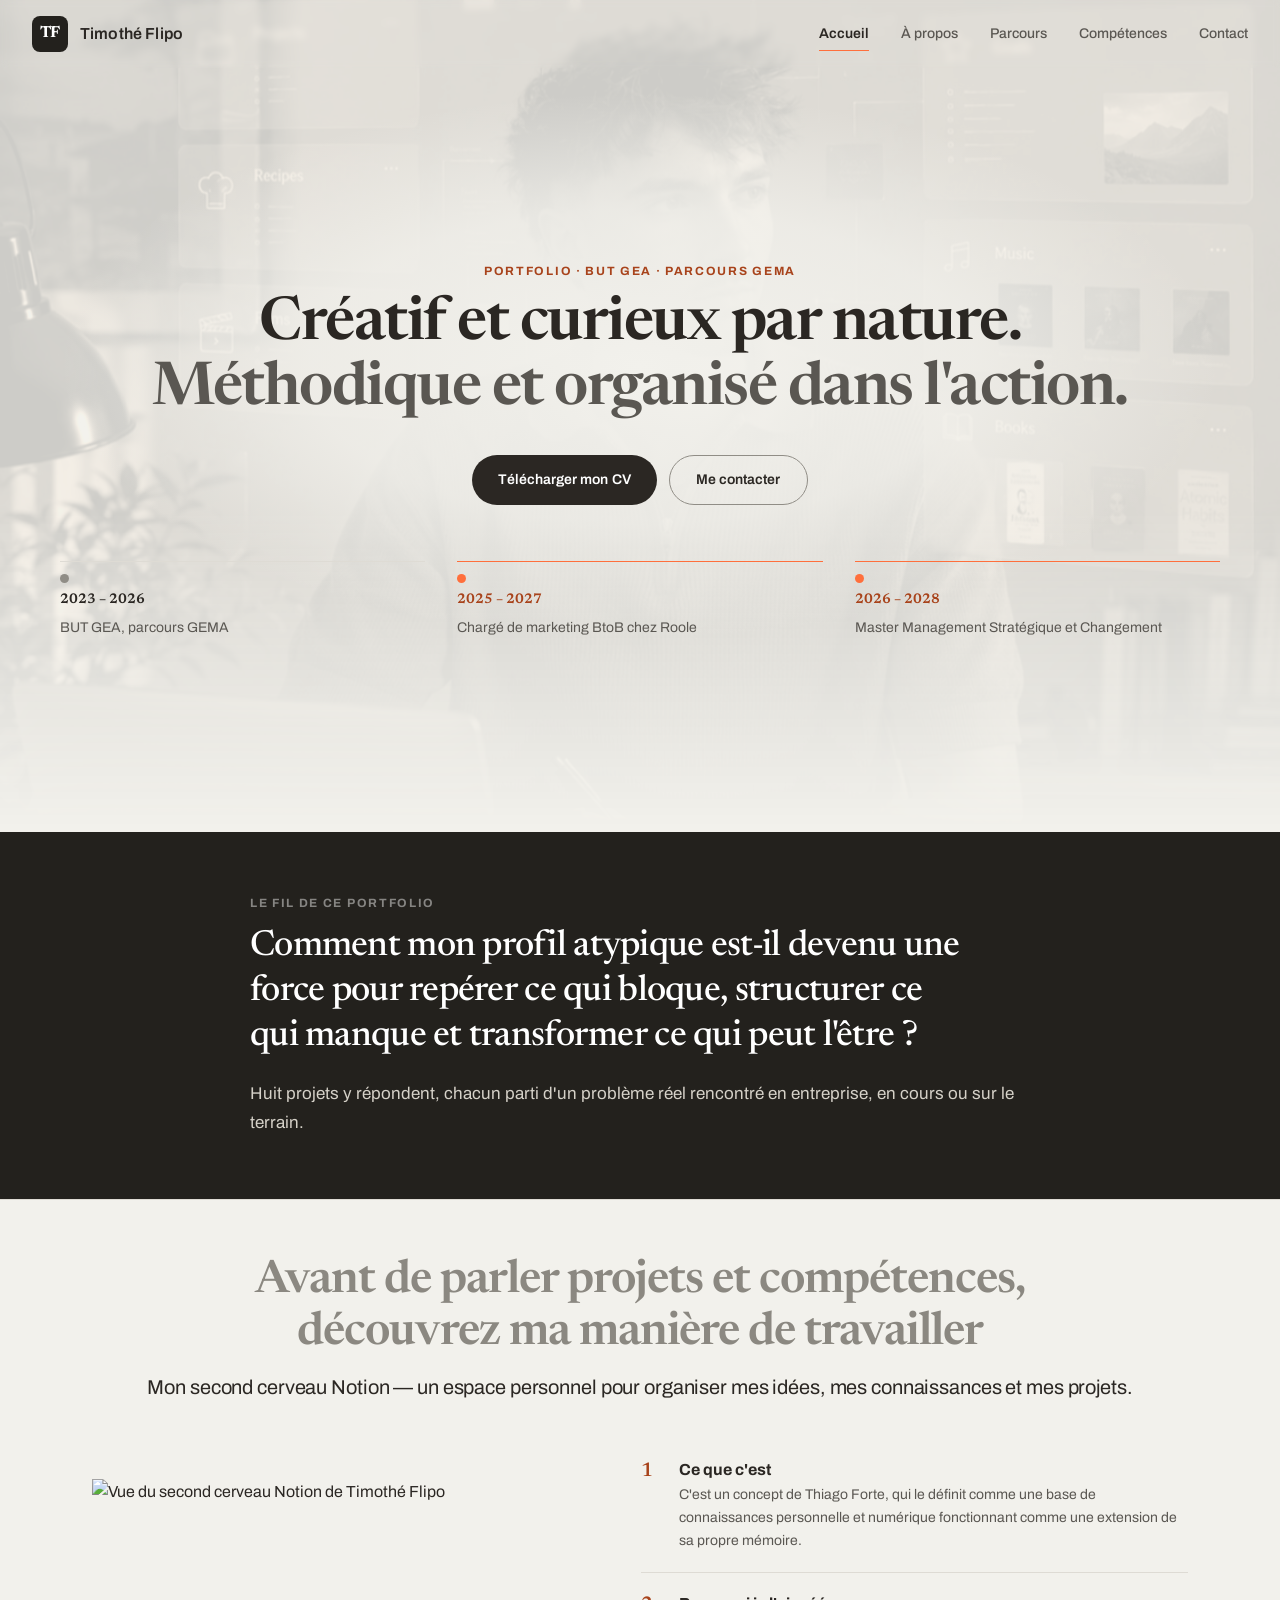
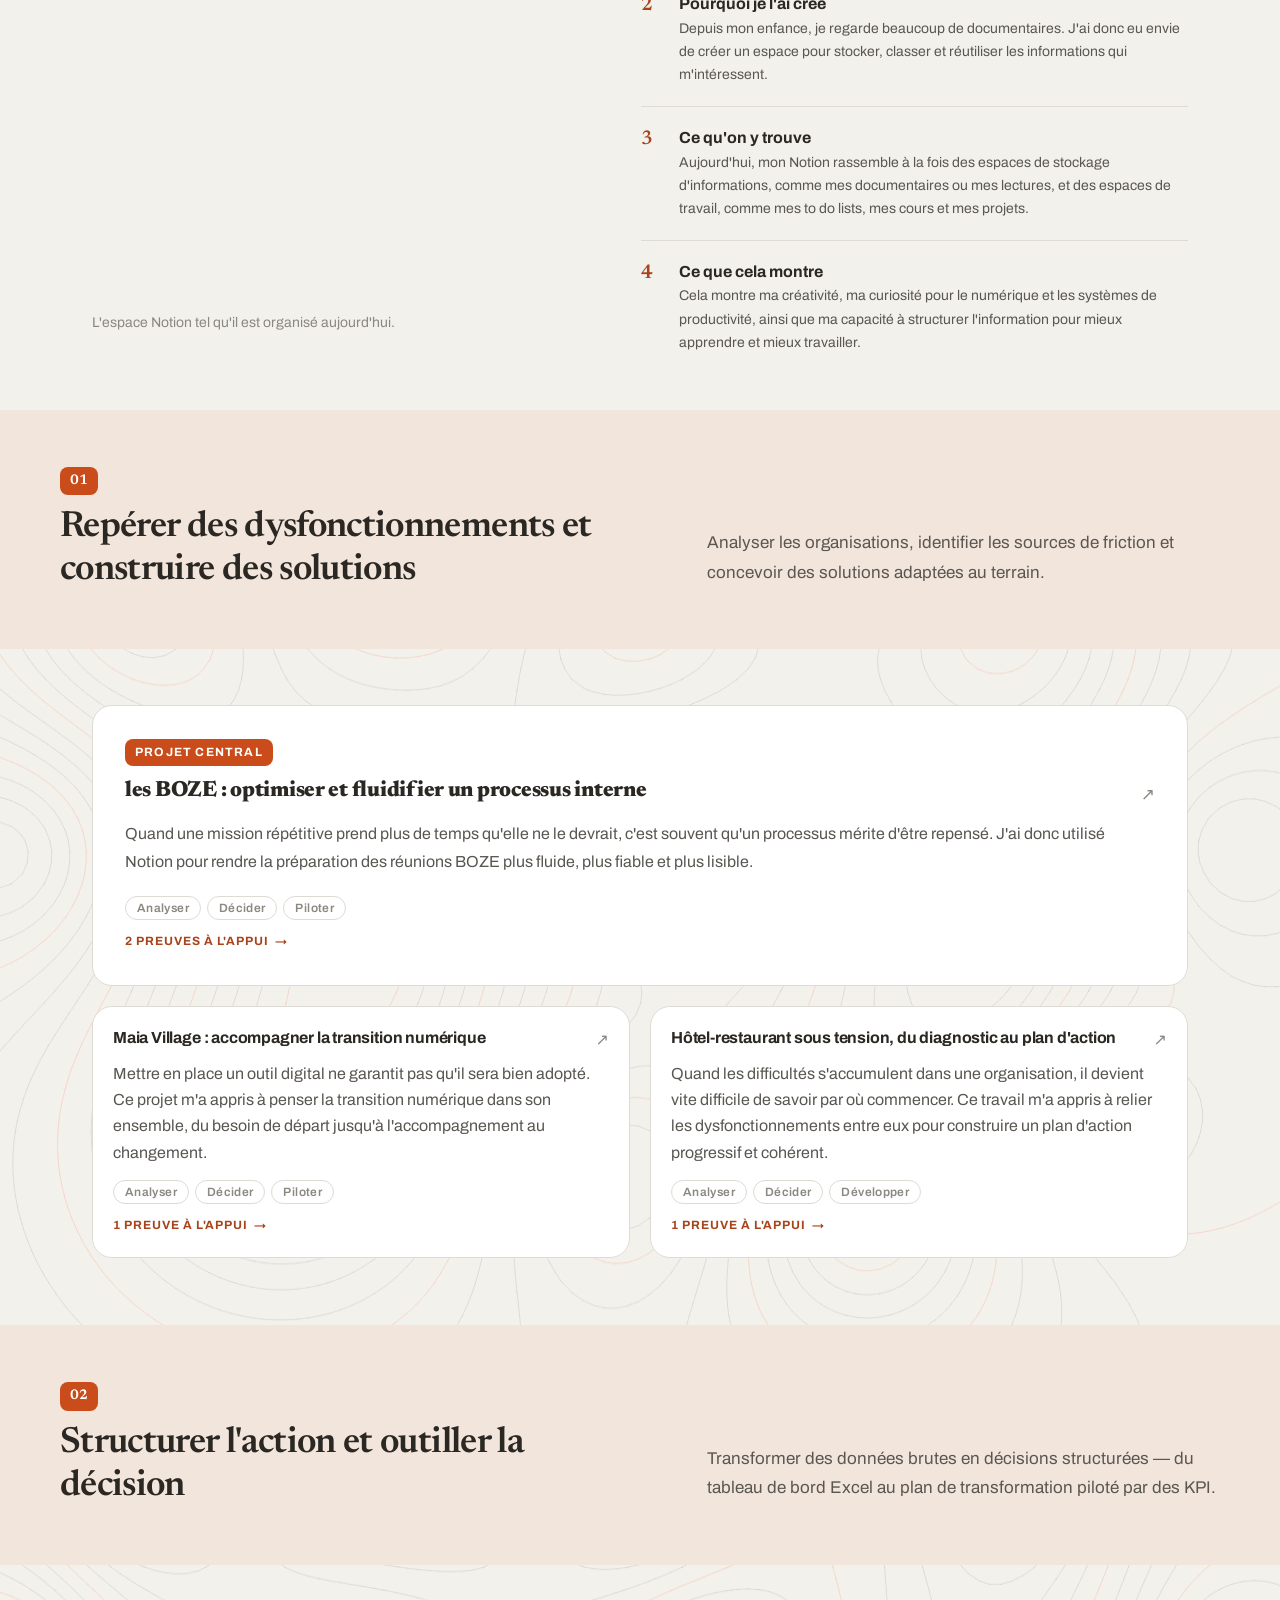
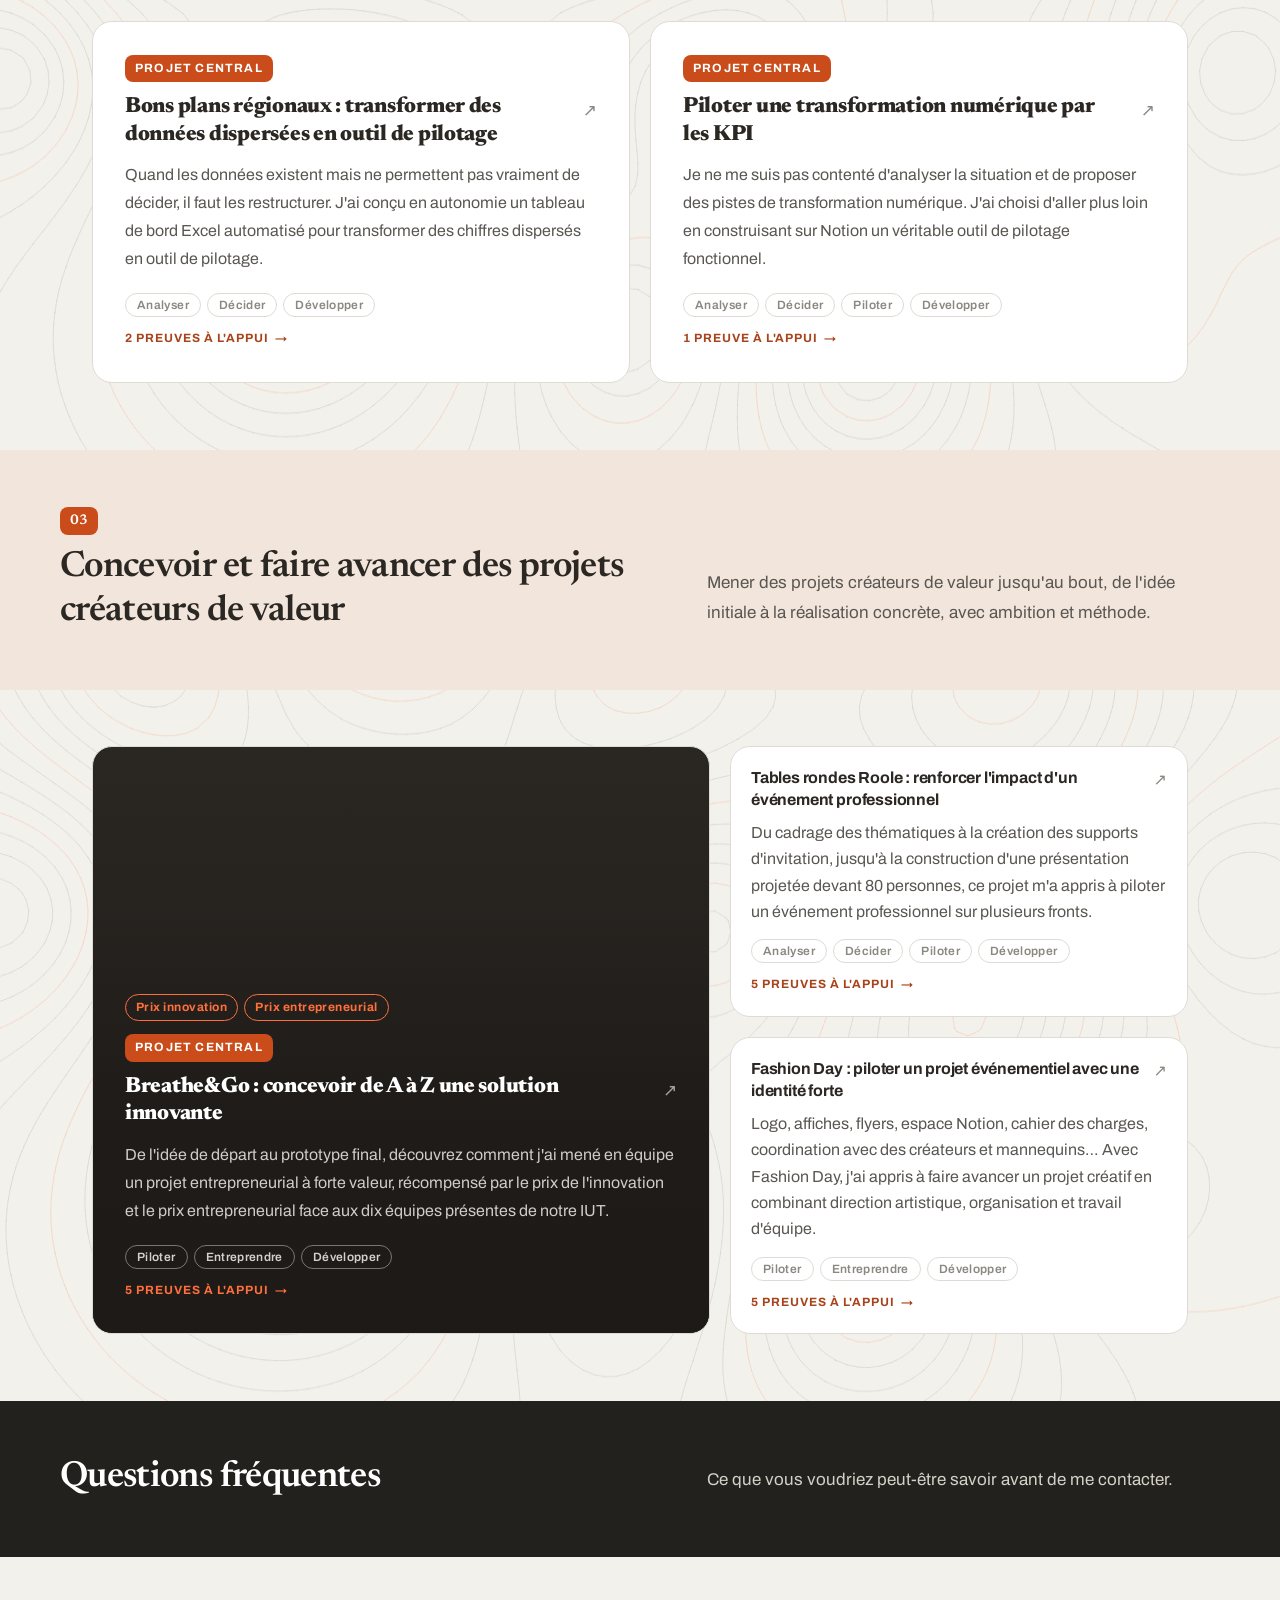
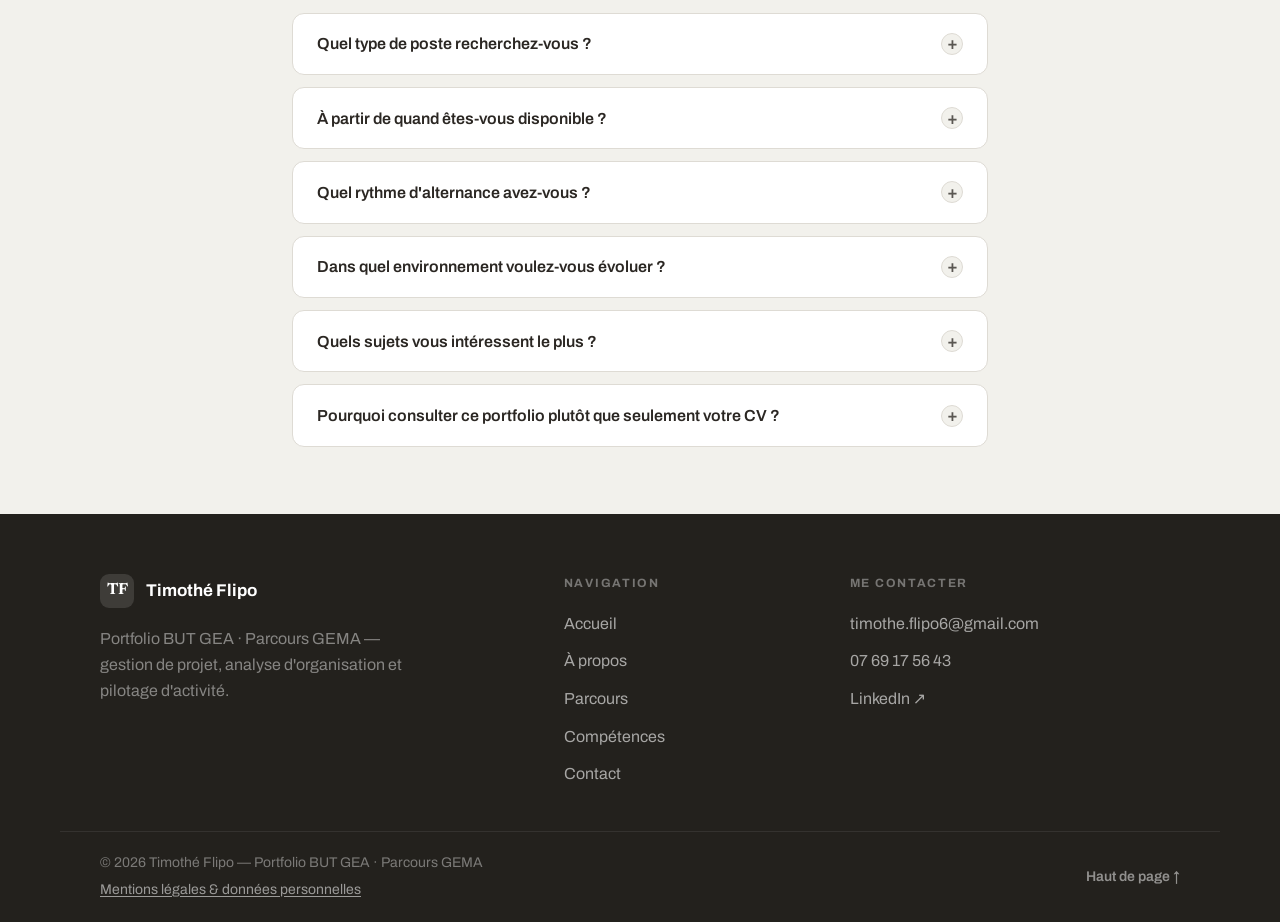
==== index.html @ ec1a50b0 "Fond animé : courbes de niveau au lieu de vagues (v213) Les vagues horizontales n'étaient pas ce qui" ====
<!DOCTYPE html>
<html lang="fr">
<head>
  <meta charset="UTF-8">
  <meta name="viewport" content="width=device-width, initial-scale=1.0">
  <meta name="description" content="Portfolio de Timothé Flipo — Étudiant BUT GEA Parcours GEMA, alternant chez Roole, futur master Management Stratégique à Paris-Saclay.">
  <title>Timothé Flipo — Portfolio</title>
  <link rel="preconnect" href="https://fonts.googleapis.com">
  <link rel="preconnect" href="https://fonts.gstatic.com" crossorigin>
  <link href="https://fonts.googleapis.com/css2?family=Archivo:wght@400;500;600;700&amp;family=Newsreader:opsz,wght@6..72,400;6..72,500;6..72,600&amp;display=swap" rel="stylesheet">
  <link rel="icon" href="favicon.svg?v=213" type="image/svg+xml">
  <link rel="canonical" href="https://timotheflipo.github.io/portfolio-v2/">
  <meta property="og:type" content="website">
  <meta property="og:locale" content="fr_FR">
  <meta property="og:site_name" content="Timothé Flipo — Portfolio">
  <meta property="og:title" content="Timothé Flipo — Portfolio">
  <meta property="og:description" content="Portfolio de Timothé Flipo — Étudiant BUT GEA Parcours GEMA, alternant chez Roole, futur master Management Stratégique à Paris-Saclay.">
  <meta property="og:url" content="https://timotheflipo.github.io/portfolio-v2/">
  <meta property="og:image" content="https://timotheflipo.github.io/portfolio-v2/images/og-card.png">
  <meta property="og:image:width" content="1200">
  <meta property="og:image:height" content="630">
  <meta name="twitter:card" content="summary_large_image">
  <meta name="theme-color" content="#f2f1ec">
  <!-- Sans JavaScript, les blocs animés à l'apparition doivent rester lisibles :
       la classe est posée avant le premier rendu, et c'est elle qui autorise le masquage. -->
  <script>document.documentElement.classList.add('js');</script>
  <link rel="stylesheet" href="css/style.css?v=213">
</head>
<body>

  <!-- =========================================
       SECTION 1 — HERO
       ========================================= -->
  <!-- =========================================
       ACCUEIL
       Une accroche, deux boutons, une frise. La fiche « recherche /
       disponible / rythme » qui occupait la colonne de droite est
       remontée là où on la cherche vraiment : la FAQ et la page contact.
       ========================================= -->
  <section class="hero" id="hero">
    <!-- Fond photographique, purement décoratif : aucun texte n'y est porté. -->
    <div class="hero-photo" aria-hidden="true"></div>

    <div class="hero-inner">
      <p class="eyebrow hero-eyebrow">Portfolio · BUT GEA · Parcours GEMA</p>
      <h1 class="hero-title">
        <span class="hero-line">Créatif et curieux par nature.</span>
        <span class="hero-line hero-line-2">Méthodique et organisé dans l'action.</span>
      </h1>
      <div class="hero-cta">
        <a class="btn btn-dark" href="CV_Timothe_Flipo.pdf" download>Télécharger mon CV</a>
        <a class="btn btn-outline" href="contact.html">Me contacter</a>
      </div>
    </div>

    <!-- Frise de parcours -->
    <div class="hero-timeline" aria-label="Parcours">
      <div class="htl-item" data-status="past">
        <span class="htl-dot"></span>
        <time class="htl-years">2023 – 2026</time>
        <span class="htl-label">BUT GEA, parcours GEMA</span>
      </div>
      <div class="htl-item" data-status="current">
        <span class="htl-dot"></span>
        <time class="htl-years">2025 – 2027</time>
        <span class="htl-label">Chargé de marketing BtoB chez Roole</span>
      </div>
      <div class="htl-item" data-status="current">
        <span class="htl-dot"></span>
        <time class="htl-years">2026 – 2028</time>
        <span class="htl-label">Master Management Stratégique et Changement</span>
      </div>
    </div>
  </section>

  <!-- =========================================
       LE FIL DU PORTFOLIO
       Juste après l'accroche : c'est la question à laquelle les huit
       projets répondent, elle doit être posée avant qu'on les lise.
       ========================================= -->
  <section class="band" id="problematique">
    <div class="band-inner reveal">
      <p class="eyebrow band-eyebrow">Le fil de ce portfolio</p>
      <p class="band-question">
        Comment mon profil atypique est-il devenu une force pour repérer ce qui bloque,
        structurer ce qui manque et transformer ce qui peut l'être&nbsp;?
      </p>
      <p class="band-answer">
        Huit projets y répondent, chacun parti d'un problème réel rencontré en
        entreprise, en cours ou sur le terrain.
      </p>
    </div>
  </section>

  <!-- =========================================
       SECTION 2 — MA MANIÈRE DE TRAVAILLER
       Deuxième rupture de rythme : la figure sort de la colonne et
       occupe toute la largeur de l'écran, au lieu de rester une image
       parmi d'autres dans un conteneur de 1200px.
       ========================================= -->
  <!-- =========================================
       SECTION 2 — MA MANIÈRE DE TRAVAILLER
       Le titre, l'image et les quatre points s'empilaient sur toute la
       hauteur d'un écran et demi, ce qui donnait à cette partie un poids
       sans rapport avec son propos. Le texte est inchangé ; il est
       simplement réparti sur deux colonnes.
       ========================================= -->
  <section class="notion-section" id="notion">
    <div class="notion-inner">

      <div class="notion-header reveal">
        <h2 class="title-lg">
          Avant de parler projets et compétences,<br>
          découvrez ma manière de travailler
        </h2>
        <p class="lede">
          Mon second cerveau Notion — un espace personnel pour organiser mes idées,
          mes connaissances et mes projets.
        </p>
      </div>

      <div class="notion-body">
        <figure class="notion-figure reveal-l">
          <img src="images/notion_mockup.png"
               alt="Vue du second cerveau Notion de Timothé Flipo"
               class="notion-mockup-img"
               width="1400" height="1197" loading="lazy" decoding="async">
          <figcaption>L'espace Notion tel qu'il est organisé aujourd'hui.</figcaption>
        </figure>

        <div class="notion-blocks reveal-r" id="notion-blocks">
          <!-- Injecté par buildNotionBlocks() dans main.js -->
        </div>
      </div>

    </div>
  </section>

  <!-- =========================================
       SECTIONS 3-4-5 — THÉMATIQUES
       Injectées dynamiquement depuis thematiquesData (js/data.js)
       ========================================= -->
  <div id="themes-container"></div>

  <!-- =========================================
       SECTION 6 — FAQ RECRUTEUR
       ========================================= -->
  <section id="faq">
    <!-- Bandeau sombre : la FAQ n'est pas une partie du portfolio, c'est
         ce qui vient après. Elle reprend donc la valeur forte. -->
    <div class="ts-band ts-band--dark">
      <div class="ts-band-inner reveal">
        <div class="ts-band-title">
          <h2 class="ts-title">Questions fréquentes</h2>
        </div>
        <p class="ts-intro">Ce que vous voudriez peut-être savoir avant de me contacter.</p>
      </div>
    </div>
    <div class="faq-list" id="faq-list">
      <!-- Injecté par buildFAQ() dans main.js -->
    </div>
  </section>

  <!-- FOOTER -->
  <footer class="site-footer">
    <div class="footer-inner">
      <div class="footer-brand">
        <div class="footer-logo">
          <div class="footer-logo-mark">TF</div>
          <span class="footer-name">Timothé Flipo</span>
        </div>
        <p class="footer-tagline">Portfolio BUT GEA · Parcours GEMA — gestion de projet, analyse d'organisation et pilotage d'activité.</p>
      </div>
      <nav class="footer-col" aria-label="Navigation du pied de page">
        <span class="footer-col-title">Navigation</span>
        <a href="index.html">Accueil</a>
        <a href="about.html">À propos</a>
        <a href="parcours.html">Parcours</a>
        <a href="competences.html">Compétences</a>
        <a href="contact.html">Contact</a>
      </nav>
      <div class="footer-col">
        <span class="footer-col-title">Me contacter</span>
        <a href="mailto:timothe.flipo6@gmail.com">timothe.flipo6@gmail.com</a>
        <a href="tel:+33769175643">07 69 17 56 43</a>
        <a href="https://www.linkedin.com/in/timoth%C3%A9-flipo-675099336" target="_blank" rel="noopener">LinkedIn ↗</a>
      </div>
    </div>
    <div class="footer-bottom">
      <span class="footer-copy">
        © 2026 Timothé Flipo — Portfolio BUT GEA · Parcours GEMA
        <a class="footer-legal" href="mentions-legales.html">Mentions légales &amp; données personnelles</a>
      </span>
      <button type="button" class="footer-top" onclick="window.scrollTo({top:0,behavior:'smooth'})">Haut de page ↑</button>
    </div>
  </footer>

  <script src="js/data.js?v=213"></script>
  <script src="js/main.js?v=213"></script>
</body>
</html>
---- css/style.css ----
/* =========================================================
   PORTFOLIO — TIMOTHÉ FLIPO
   Système de design V2.

   Le V1 empilait des décisions locales : 53 tailles de police,
   53 ombres, 22 rayons pilule, trois palettes. Tout ce qui suit
   est décidé une fois ici et appliqué partout ailleurs.
   Aucune valeur en dur ne doit réapparaître dans le reste du
   fichier ni dans les pages.
   ========================================================= */

:root {
  /* ---------- Couleur ----------
     Une seule palette. Le beige porte les pages, le blanc porte
     les cartes, l'encre porte le texte. L'orange est un accent :
     il ne sert qu'à marquer, jamais à décorer. */
  --paper:      #f2f1ec;   /* fond de page */
  --white:      #ffffff;   /* fond de carte */
  --ink:        #2b2723;   /* texte courant */
  --stone:      #5a5752;   /* texte secondaire, mesuré 6,6:1 sur beige */
  --ash:        #8b8881;   /* texte tertiaire, réservé aux métadonnées */

  /*
     Contour porteur d'information : c'est lui, et non l'ombre,
     qui sépare une carte de son fond. Mesuré à 3,2:1 sur le beige,
     au-dessus du seuil de 3:1 exigé pour un élément non textuel.
  */
  --rule:       #908d86;
  --rule-soft:  #dedbd4;   /* filet purement décoratif, sans rôle */

  /*
     Accent unique, et vif. Le V2 l'avait tellement assourdi que le site
     était devenu noir et blanc. Il revient à l'orange d'origine, mais
     comme ponctuation fonctionnelle — il marque ce qui compte (projet
     central, distinction, état courant), il ne décore jamais.

     Trois valeurs, trois rôles, et c'est le contraste qui les sépare :

     `--accent` est l'orange vif. Il ne porte jamais de texte — points,
     filets, contours, soulignés, survols. Du blanc dessus tomberait à
     2,77:1, largement sous le seuil.

     `--accent-solid` est le même orange assombri juste ce qu'il faut
     pour qu'une capsule pleine porte du texte blanc : 4,63:1, conforme
     AA y compris en petit corps.

     `--accent-ink` est la seule valeur pour du texte accentué posé sur
     fond clair : 5,4:1 sur le beige.
  */
  --accent:       #ff6f3c;
  --accent-solid: #c94c1a;
  --accent-ink:   #a8431b;
  --accent-wash:  rgba(255, 111, 60, 0.10);

  /*
     Fond sombre. La section de rupture et le pied de page ferment
     la lecture par la même valeur : un token plutôt que deux
     copies qui dériveraient l'une de l'autre.
  */
  /*
     Beige de section. Le noir réservé au fil du portfolio et au pied de
     page : les trois parties projets ne sont pas des chapitres séparés
     du site, la cassure du noir au blanc était trop franche pour elles.
     Cette valeur est prise sur la teinte de l'accent, très désaturée et
     très éclaircie — elle se lit comme du papier légèrement réchauffé.
     Mesurée à 1,09 contre le fond : assez pour faire bande, pas assez
     pour faire rupture. L'encre y tient 12:1.
  */
  --sand:       #f2e5dc;

  --night:      #23211d;
  --night-text: #d5d1c8;   /* texte courant sur fond sombre, 10,1:1 */
  --night-rule: rgba(255, 255, 255, 0.16);

  /* ---------- Typographie ----------
     Deux familles, deux rôles. Une serif éditoriale pour tout ce
     qui titre, une grotesque neutre pour tout ce qui se lit.
     Aucune des deux ne sert dans le rôle de l'autre. */
  --font-display: 'Newsreader', Georgia, 'Times New Roman', serif;
  --font-body: 'Archivo', ui-sans-serif, system-ui, -apple-system, 'Segoe UI', Roboto, sans-serif;

  /*
     Échelle en pixels. Dix valeurs nommées, pas une de plus.
     Le V1 en comptait 53, dont un `clamp(1rem, 4.2vw, 4.25rem)`
     qui rendait le titre d'accueil à 16px sur un écran de 375px.
  */
  --text-caption:     12px;   /* micro-labels en capitales */
  --text-body-sm:     14px;   /* métadonnées, tags, légendes */
  --text-body:        16px;   /* interface */
  --text-prose:       17px;   /* corps des articles, un cran au-dessus */
  --text-subheading:  20px;   /* chapeaux */
  --text-heading-sm:  22px;
  --text-heading:     28px;
  --text-heading-lg:  36px;
  --text-display:     46px;
  --text-display-lg:  60px;

  /* ---------- Rythme ----------
     Le V1 comptait 23 valeurs de `gap` distinctes. Cinq suffisent. */
  --page-max:    1160px;
  --prose-max:   680px;
  --section-gap: var(--gap-lg);
  --gap-xs:  6px;
  --gap-sm:  12px;
  --gap:     20px;
  --gap-md:  32px;
  --gap-lg:  56px;
  --card-padding: 24px;

  /* ---------- Formes ----------
     Un seul token pilule, là où le V1 mélangeait 50px, 99px et 999px
     sur 22 déclarations. Et des rayons courts : les angles très
     arrondis sont l'un des marqueurs à éviter. */
  --radius-sm:   8px;   /* capsules, badges */
  --radius:      12px;  /* boutons, champs, petits blocs */
  --radius-card: 20px;  /* cartes et grandes surfaces */
  --radius-pill: 9999px;

  /* ---------- Profondeur ----------
     L'ombre ne porte plus l'information, le contour s'en charge.
     Il n'en reste que deux, réservées à ce qui flotte réellement
     au-dessus de la page. */
  --shadow:      0 1px 2px rgba(0, 0, 0, 0.05);
  --shadow-lift: 0 12px 40px rgba(0, 0, 0, 0.14);

  /* ---------- Mouvement ----------
     `out` pour ce qui entre ou réagit, `in-out` pour ce qui se
     déplace d'un point à un autre. Trois durées : l'appui, le
     survol — vu des dizaines de fois, donc bref — et le panneau. */
  --ease-out:    cubic-bezier(0.23, 1, 0.32, 1);
  --ease-in-out: cubic-bezier(0.77, 0, 0.175, 1);
  --dur-press: 140ms;
  --dur-hover: 180ms;
  --dur-panel: 240ms;
  --dur-reveal: 400ms;  /* entrée au défilement */

  --header-h: 68px;
}

/*
   Sous 720px, les trois plus grands paliers descendent d'un cran.
   C'est la seule chose qui change : le reste de l'échelle tient
   déjà sur un écran étroit.
*/
@media (max-width: 720px) {
  :root {
    --text-display-lg: 36px;
    --text-display:    30px;
    --text-heading-lg: 26px;
    --text-heading:    23px;
    --section-gap: var(--gap-lg);
    --header-h:        60px;
  }
}

/* ============================================
   BASE
   ============================================ */
*, *::before, *::after { box-sizing: border-box; margin: 0; padding: 0; }

/*
   Défilement doux réservé aux ancres cliquées. Posé sur `html`,
   il s'appliquait aussi à la restauration de position au
   rechargement, qui doit rester instantanée.
*/
html:focus-within { scroll-behavior: smooth; }

body {
  font-family: var(--font-body);
  font-size: var(--text-body);
  color: var(--ink);
  background-color: var(--paper);
  overflow-x: clip;
  line-height: 1.6;
  -webkit-font-smoothing: antialiased;
}

img { max-width: 100%; height: auto; display: block; }
a { text-decoration: none; color: inherit; }
button { cursor: pointer; border: none; background: none; font-family: inherit; color: inherit; }
ul { list-style: none; }

:focus-visible { outline: 2px solid var(--accent-ink); outline-offset: 2px; }

/* Lu par les lecteurs d'écran, invisible à l'œil : « 01 » seul ne veut rien dire. */
.sr-only {
  position: absolute;
  width: 1px; height: 1px;
  padding: 0; margin: -1px;
  overflow: hidden;
  clip: rect(0 0 0 0);
  white-space: nowrap;
  border: 0;
}

/*
   L'interlettrage dépend de la taille : plus les lettres grossissent,
   plus l'espace optique entre elles paraît large. Une valeur unique
   pour tous les titres est forcément fausse quelque part.
*/
h1, h2, h3, h4 {
  font-family: var(--font-display);
  font-weight: 600;
  color: var(--ink);
  margin: 0;
}
h1 { font-size: var(--text-display-lg); line-height: 1.08; letter-spacing: -0.025em; }
h2 { font-size: var(--text-display);    line-height: 1.12; letter-spacing: -0.022em; }
h3 { font-size: var(--text-heading);    line-height: 1.25; letter-spacing: -0.012em; }
h4 { font-size: var(--text-subheading); line-height: 1.35; letter-spacing: -0.008em; }
p { margin: 0; }

/*
   Les valeurs chiffrées ne sont pas des titres : sans cette règle
   elles héritent de l'interlettrage du corps de texte et paraissent
   lâches. `tabular-nums` les empêche aussi de danser d'une fiche
   à l'autre.
*/
.num {
  font-family: var(--font-display);
  font-variant-numeric: tabular-nums;
  letter-spacing: -0.02em;
}

/* ============================================
   UTILITIES
   ============================================ */
.container {
  max-width: var(--page-max);
  margin: 0 auto;
  padding: 0 var(--gap-md);
}
.section-pad { padding: var(--section-gap) 0; }
.text-gray { color: var(--stone); }
.text-center { text-align: center; }

/*
   Micro-label en capitales. Le V1 en comptait sept variantes
   (`ts-eyebrow`, `section-label`, `proj-eyebrow`, `comp-num`,
   `contact-label`, `footer-col-title`, `burger-label`), toutes
   légèrement différentes. Une seule classe désormais, que les
   anciens noms aliasent.
*/
.eyebrow,
.proj-eyebrow,
.ts-eyebrow,
.contact-label,
.footer-col-title {
  display: block;
  font-family: var(--font-body);
  font-size: var(--text-caption);
  font-weight: 700;
  letter-spacing: 0.14em;
  text-transform: uppercase;
  color: var(--stone);
  margin: 0 0 var(--gap-sm);
}
.eyebrow--accent,
.section-label,
.proj-eyebrow,
.skill-light-name,
.preuve-comp { color: var(--accent-ink); }

/*
   Les micro-labels de section reprennent la forme commune, mais la
   couleur d'accent : ce sont eux qui découpent la lecture d'une page
   projet, ils doivent se repérer d'un coup d'œil.
*/
.section-label {
  display: flex;
  align-items: center;
  gap: var(--gap-sm);
  font-family: var(--font-body);
  font-size: var(--text-caption);
  font-weight: 700;
  letter-spacing: 0.14em;
  text-transform: uppercase;
  margin: 0 0 var(--gap-sm);
}

/*
   Chapeau. Deux crans au-dessus du corps et dans la couleur du texte
   principal : sans cet écart, il se confond avec le paragraphe suivant
   et ne joue plus son rôle d'entrée.
*/
.lede {
  font-size: var(--text-subheading);
  line-height: 1.6;
  color: var(--ink);
  letter-spacing: -0.006em;
}

/* Titres hérités du V1, redirigés vers l'échelle. */
.display  { font-size: var(--text-display-lg); line-height: 1.08; letter-spacing: -0.025em; }
.title-lg { font-size: var(--text-display);    line-height: 1.12; letter-spacing: -0.022em; }
.title-md { font-size: var(--text-heading-lg); line-height: 1.2;  letter-spacing: -0.018em; }
.display, .title-lg, .title-md { font-family: var(--font-display); font-weight: 600; color: var(--ink); }
.body-sm { font-size: var(--text-body-sm); line-height: 1.7; }

/* ============================================
   BUTTONS
   ============================================ */
/*
   `transition: all` animait des propriétés non voulues et hors GPU.
   Seules `transform` et les couleurs sont animées, et un état `:active`
   donne enfin un retour à l'appui — il n'en existait aucun sur le site.
*/
.btn {
  display: inline-flex;
  align-items: center;
  gap: var(--gap-xs);
  padding: 13px 26px;
  border-radius: var(--radius-pill);
  font-size: var(--text-body-sm);
  font-weight: 600;
  letter-spacing: 0.005em;
  cursor: pointer;
  transition: transform var(--dur-hover) var(--ease-out),
              background-color var(--dur-hover) ease,
              color var(--dur-hover) ease,
              border-color var(--dur-hover) ease;
}
.btn:active { transform: scale(0.97); transition-duration: var(--dur-press); }
.btn-dark {
  background-color: var(--ink);
  color: var(--white);
}
.btn-outline {
  background-color: transparent;
  color: var(--ink);
  border: 1.5px solid var(--rule);
}

/* ============================================
   HEADER
   ============================================ */
.site-header {
  position: fixed;
  top: 0; left: 0; right: 0;
  height: var(--header-h);
  z-index: 900;
  display: flex;
  align-items: center;
  justify-content: space-between;
  padding: 0 2rem;
  background-color: transparent;
  backdrop-filter: blur(3px);
  -webkit-backdrop-filter: blur(3px);
  transition: background-color var(--dur-panel) var(--ease-out), box-shadow var(--dur-panel) var(--ease-out);
}
.site-header.scrolled {
  background-color: rgba(241, 241, 236, 0.88);
  backdrop-filter: blur(16px);
  -webkit-backdrop-filter: blur(16px);
  box-shadow: inset 0 -1px 0 var(--rule-soft);
}

/* Logo */
.logo {
  display: flex;
  align-items: center;
  gap: var(--gap-sm);
  cursor: pointer;
  text-decoration: none;
}
.logo-mark {
  width: 36px;
  height: 36px;
  background-color: var(--night);
  color: var(--white);
  border-radius: var(--radius-sm);
  display: flex;
  align-items: center;
  justify-content: center;
  font-family: var(--font-display);
  font-weight: 700;
  font-size: var(--text-body);
  letter-spacing: -0.01em;
  flex-shrink: 0;
  transition: background-color var(--dur-hover) var(--ease-out), transform var(--dur-hover) var(--ease-out);
}

.logo-name {
  font-size: var(--text-body);
  font-weight: 600;
  color: var(--ink);
  letter-spacing: 0.01em;
}

/*
   Navigation horizontale, visible dès 900px. Le V1 cachait les cinq
   liens derrière un bouton « Menu » même sur un écran large, où la
   place ne manquait pas.
*/
.nav-inline { display: none; }
@media (min-width: 900px) {
  .nav-inline {
    display: flex;
    align-items: center;
    gap: var(--gap-md);
  }
  .nav-inline a {
    position: relative;
    font-size: var(--text-body-sm);
    font-weight: 500;
    color: var(--stone);
    padding: 6px 0;
    transition: color var(--dur-hover) ease;
  }
  .nav-inline a[aria-current="page"] { color: var(--ink); font-weight: 600; }
  .nav-inline a[aria-current="page"]::after {
    content: '';
    position: absolute;
    left: 0; right: 0; bottom: 0;
    height: 1.5px;
    background-color: var(--accent);
  }
}

/* Burger */
.burger-btn {
  height: 42px;
  display: flex;
  flex-direction: row;
  align-items: center;
  gap: var(--gap-sm);
  padding: 0 13px;
  border-radius: var(--radius-pill);
  border: 1px solid var(--rule-soft);
  background-color: var(--white);
  box-shadow: var(--shadow);
  transition: background-color var(--dur-hover) var(--ease-out), box-shadow var(--dur-hover) var(--ease-out), border-color var(--dur-hover) var(--ease-out);
  position: relative;
  z-index: 1001;
  flex-shrink: 0;
}

.burger-label {
  font-family: var(--font-body);
  font-size: var(--text-body-sm);
  font-weight: 700;
  letter-spacing: 0.09em;
  text-transform: uppercase;
  color: var(--ink);
}
.burger-box {
  width: 22px;
  height: 16px;
  display: flex;
  flex-direction: column;
  justify-content: center;
  align-items: center;
  gap: var(--gap-xs);
}
.burger-line {
  width: 22px;
  height: 1.5px;
  background-color: var(--ink);
  border-radius: 2px;
  transition: transform var(--dur-panel) var(--ease-out), opacity var(--dur-hover) var(--ease-out);
  transform-origin: center;
}
.burger-btn.open .burger-line:nth-child(1) { transform: translateY(6.5px) rotate(45deg); }
.burger-btn.open .burger-line:nth-child(2) { opacity: 0; transform: scaleX(0); }
.burger-btn.open .burger-line:nth-child(3) { transform: translateY(-6.5px) rotate(-45deg); }
.burger-btn.open .burger-line { background-color: var(--ink); }


/* Nav overlay */
.nav-overlay {
  position: fixed;
  inset: 0;
  background-color: rgba(0,0,0,0.42);
  backdrop-filter: blur(4px);
  z-index: 950;
  opacity: 0;
  pointer-events: none;
  transition: opacity var(--dur-panel) var(--ease-out);
}
.nav-overlay.visible { opacity: 1; pointer-events: all; }

/* Nav panel — design clair & minimaliste */
.nav-panel {
  position: fixed;
  top: 0; right: 0;
  width: min(330px, 100vw);
  height: 100vh;
  background-color: var(--paper);
  z-index: 1000;
  transform: translateX(100%);
  transition: transform var(--dur-panel) var(--ease-out);
  display: flex;
  flex-direction: column;
  padding: 1.75rem 1.4rem 2rem;
  overflow-y: auto;
  box-shadow: var(--shadow-lift);
}
.nav-panel.open { transform: translateX(0); }

/*
   Au-delà de 900px les cinq liens sont dans l'en-tête : le panneau et
   son bouton n'ont plus de raison d'être. `display: none` plutôt qu'un
   simple masquage, sinon le panneau, posé hors champ à droite, continue
   d'étendre la largeur défilable du document.
*/
@media (min-width: 900px) {
  .burger-btn, .nav-panel, .nav-overlay { display: none; }
}

/* En-tête : logo + identité */
.nav-head {
  display: flex;
  align-items: center;
  gap: var(--gap-sm);
  padding: 0.25rem 0.5rem 1.25rem;
}
.nav-head-mark {
  width: 42px; height: 42px;
  background-color: var(--ink);
  color: var(--white);
  border-radius: 12px;
  display: flex; align-items: center; justify-content: center;
  font-family: var(--font-display);
  font-weight: 700;
  font-size: var(--text-body);
  flex-shrink: 0;
}
.nav-head-info { display: flex; flex-direction: column; gap: var(--gap-xs); }
.nav-head-name { font-size: var(--text-body); font-weight: 700; color: var(--ink); line-height: 1.25; }
.nav-head-mail { font-size: var(--text-body-sm); color: var(--ash); }

/* Label de section */
.nav-section-label {
  font-size: var(--text-body-sm);
  font-weight: 600;
  color: var(--ash);
  letter-spacing: 0.02em;
  padding: 0 0.75rem;
  margin: 0.75rem 0 0.5rem;
  border-top: 1px solid rgba(0,0,0,0.07);
  padding-top: 1.25rem;
}

.nav-links { display: flex; flex-direction: column; gap: var(--gap-xs); }
.nav-link {
  display: flex;
  align-items: center;
  gap: var(--gap-sm);
  padding: 11px 12px;
  border-radius: 10px;
  color: var(--stone);
  font-family: var(--font-body);
  font-weight: 500;
  font-size: var(--text-body);
  cursor: pointer;
  transition: background-color var(--dur-hover) var(--ease-out), color var(--dur-hover) var(--ease-out);
}

.nav-link.active { background-color: var(--paper); color: var(--ink); font-weight: 600; }

.nav-bottom {
  margin-top: auto;
  padding: 1.25rem 0.75rem 0;
  font-size: var(--text-body-sm);
  color: var(--ash);
  line-height: 1.7;
  border-top: 1px solid rgba(0,0,0,0.07);
}

/* ============================================
   ACCUEIL — HERO
   ============================================ */
/*
   Le fond photographique. Il ne porte aucun texte : il est posé sous
   le contenu, très désaturé et très transparent, pour donner de la
   matière à une page qui n'en avait aucune. `isolation: isolate` crée
   un contexte d'empilement propre, sinon le z-index du fond entrerait
   en concurrence avec l'en-tête fixe.
*/
.hero { position: relative; isolation: isolate; overflow: hidden; }
.hero > *:not(.hero-photo) { position: relative; z-index: 1; }

.hero-photo {
  position: absolute;
  inset: 0;
  z-index: 0;
  pointer-events: none;
  background: url("../images/fond-hero.jpg") center / cover no-repeat;
  opacity: 0.15;
  /* Désaturée puis re-réchauffée : la photo prend la température du papier
     au lieu de poser une seconde palette sur la page. */
  filter: grayscale(1) contrast(1.06) sepia(.45) saturate(1.35) hue-rotate(-12deg);
  /*
     Fondu vers le bas : sans lui, la photo se coupe net sur la bande
     sombre qui suit, et la rupture se lit comme un bug d'affichage.
  */
  -webkit-mask-image: linear-gradient(to bottom, #000 0%, #000 62%, transparent 100%);
          mask-image: linear-gradient(to bottom, #000 0%, #000 62%, transparent 100%);
}

/*
   Voile sous le texte. Selon la zone de la photo qui tombe derrière
   l'accroche, le micro-label en orange pouvait descendre à 3,75:1 —
   sous le seuil pour du petit texte en gras. Ce dégradé de papier
   éclaircit juste le centre et garantit la lisibilité quelle que soit
   l'image posée dans le dossier.

   `::after` est le dernier enfant de `.hero` : à z-index égal il se
   peint après `.hero-photo`, donc au-dessus, et sous le contenu qui
   est en z-index 1.
*/
.hero::after {
  content: '';
  position: absolute;
  inset: 0;
  z-index: 0;
  pointer-events: none;
  background: radial-gradient(ellipse 58% 42% at 50% 44%,
    var(--paper) 0%,
    rgba(242, 241, 236, 0.72) 45%,
    rgba(242, 241, 236, 0) 78%);
}

/* Quand le système demande plus de contraste, la texture s'efface. */
@media (prefers-contrast: more) {
  .hero-photo, .hero::after { display: none; }
}

.hero {
  background-color: var(--paper);
  padding: calc(var(--header-h) + var(--gap-lg)) var(--gap-md) var(--gap-lg);
  display: flex;
  flex-direction: column;
  justify-content: center;
  min-height: calc(100vh - var(--header-h));
}
.hero-inner {
  max-width: 1000px;
  margin: 0 auto;
  text-align: center;
}
.hero-eyebrow {
  color: var(--accent-ink);
  opacity: 0;
  animation: fadeUp var(--dur-reveal) var(--ease-out) 44ms forwards;
}

/*
   Le V1 posait le titre en `clamp(1rem, 4.2vw, 4.25rem)` : sur un écran
   de 375px la borne basse l'emportait et l'accroche s'affichait à 16px,
   exactement la taille du corps de texte. L'échelle nommée règle le
   problème par construction.
*/
.hero-title {
  font-family: var(--font-display);
  font-weight: 600;
  font-size: var(--text-display-lg);
  line-height: 1.08;
  letter-spacing: -0.025em;
  color: var(--ink);
  margin-bottom: var(--gap-md);
  text-wrap: balance;
  opacity: 0;
  animation: fadeUp var(--dur-reveal) var(--ease-out) 88ms forwards;
}
/*
   Les deux lignes ne glissent plus au défilement. La parallaxe à ±110vw
   du V1 sortait le titre du cadre ; réduite, elle n'apportait plus rien
   dans une composition centrée.
*/
.hero-line { display: block; }
.hero-line-2 { color: var(--stone); }

.hero-cta {
  display: flex;
  gap: var(--gap-sm);
  flex-wrap: wrap;
  justify-content: center;
  opacity: 0;
  animation: fadeUp var(--dur-reveal) var(--ease-out) 132ms forwards;
}

/* Frise de parcours : trois repères, la position actuelle en orange. */
.hero-timeline {
  display: grid;
  grid-template-columns: repeat(3, 1fr);
  gap: var(--gap-md);
  max-width: var(--page-max);
  width: 100%;
  margin: var(--section-gap) auto 0;
  opacity: 0;
  animation: fadeUp var(--dur-reveal) var(--ease-out) 176ms forwards;
}
.htl-item {
  display: flex;
  flex-direction: column;
  align-items: flex-start;
  gap: var(--gap-xs);
  padding-top: var(--gap-sm);
  border-top: 1px solid var(--rule-soft);
  min-width: 0;
}
.htl-item[data-status="current"] { border-top-color: var(--accent); }
.htl-sep { display: none; }
.htl-dot {
  width: 9px;
  height: 9px;
  border-radius: 50%;
  display: block;
  flex-shrink: 0;
}

/*
   Statuts. Le V1 faisait pulser le point « en cours » et tourner un
   spinner bleu sur le point « à venir » : le vocabulaire d'un tableau
   de bord système, hors sujet sur une frise de parcours.
*/
.htl-item[data-status="past"] .htl-dot    { background-color: var(--rule); }
.htl-item[data-status="current"] .htl-dot { background-color: var(--accent); }
.htl-item[data-status="future"] .htl-dot  {
  background-color: transparent;
  box-shadow: inset 0 0 0 1.5px var(--rule);
}

.htl-years {
  display: block;
  font-family: var(--font-display);
  font-size: var(--text-body-sm);
  font-weight: 600;
  font-variant-numeric: tabular-nums;
  color: var(--ink);
}
.htl-item[data-status="current"] .htl-years { color: var(--accent-ink); }
.htl-label { font-size: var(--text-body-sm); color: var(--stone); line-height: 1.45; }

@media (max-width: 760px) {
  .hero { min-height: 0; }
  .hero-timeline { grid-template-columns: 1fr; gap: var(--gap); }
}

/* ============================================
   RUPTURE — BANDE SOMBRE
   Le V1 enchaînait des conteneurs de 1200px remplis de cartes
   blanches, sans jamais changer de registre. Cette bande sort de
   la colonne et reprend la valeur du pied de page.
   ============================================ */
.band {
  background-color: var(--night);
  color: var(--night-text);
  padding: calc(var(--section-gap) * 1.1) var(--gap-md);
}
.band-inner { max-width: 780px; margin: 0 auto; }
.band-eyebrow { color: rgba(255,255,255,0.45); }
.band-question {
  font-family: var(--font-display);
  font-weight: 500;
  font-size: var(--text-heading-lg);
  line-height: 1.25;
  letter-spacing: -0.02em;
  color: var(--white);
  margin-bottom: var(--gap);
  text-wrap: balance;
}
.band-answer { font-size: var(--text-prose); line-height: 1.7; color: var(--night-text); max-width: 46em; }

/* ============================================
   SECTION 2 — MANIÈRE DE TRAVAILLER
   ============================================ */
.notion-section {
  background-color: var(--paper);
  padding: var(--section-gap) 0;
  border-top: 1px solid var(--rule-soft);
}
.notion-inner {
  max-width: var(--page-max);
  margin: 0 auto;
  padding: 0 var(--gap-md);
}

/* Titre et chapeau centrés, sur toute la largeur, comme dans le V1. */
.notion-header {
  text-align: center;
  margin-bottom: var(--section-gap);
}
.notion-header h2 { margin-bottom: var(--gap-sm); }
.notion-header .lede { margin: 0 auto; }
/* Mot à mot au défilement : la couleur est pilotée par initScrollWords(). */
.sw { display: inline; transition: color var(--dur-hover) ease; }

/*
   L'image et les quatre points côte à côte. Empilés, ils faisaient à eux
   seuls un écran et demi pour une partie qui n'est qu'une mise en bouche.
*/
.notion-body {
  display: grid;
  grid-template-columns: 0.9fr 1fr;
  gap: var(--gap-lg);
  align-items: center;
}
.notion-figure { margin: 0; }
.notion-mockup-img {
  width: 100%;
  height: auto;
  margin: 0;
}
.notion-figure figcaption {
  margin-top: var(--gap-sm);
  font-size: var(--text-body-sm);
  color: var(--ash);
}

/*
   Les quatre points en liste plutôt qu'en grille : le numéro tient la
   colonne de gauche, un filet sépare chaque entrée de la suivante.
*/
.notion-blocks { display: flex; flex-direction: column; }
.notion-block {
  display: grid;
  grid-template-columns: 26px 1fr;
  column-gap: var(--gap-sm);
  align-items: start;
  padding: var(--gap) 0;
  border-bottom: 1px solid var(--rule-soft);
}
.notion-block:first-child { padding-top: 0; }
.notion-block:last-child { padding-bottom: 0; border-bottom: none; }
.notion-num {
  font-family: var(--font-display);
  font-size: var(--text-subheading);
  font-weight: 600;
  font-variant-numeric: tabular-nums;
  line-height: 1.2;
  color: var(--accent-ink);
}
.notion-block-text h4 {
  font-family: var(--font-body);
  font-size: var(--text-body);
  font-weight: 700;
  color: var(--ink);
  letter-spacing: 0;
  margin-bottom: 2px;
}
.notion-block-text p { font-size: var(--text-body-sm); color: var(--stone); line-height: 1.65; }

@media (max-width: 860px) {
  .notion-body { grid-template-columns: 1fr; gap: var(--gap-md); align-items: start; }
  .notion-header { text-align: left; margin-bottom: var(--gap-lg); }
  .notion-header .lede { margin: 0; }
}

/* ============================================
   SECTIONS THÉMATIQUES — DESIGN ÉDITORIAL
   ============================================ */

/*
   Le canvas est posé sous tout le reste de la section. Le bandeau de
   titre étant opaque, les courbes n'apparaissent que dans la zone claire
   des cartes — et derrière elles, puisque les cartes sont blanches.
*/
.theme-section { position: relative; isolation: isolate; overflow: hidden; }
.theme-section > *:not(.fx-curves) { position: relative; z-index: 1; }
.fx-curves {
  position: absolute;
  inset: 0;
  z-index: 0;
  width: 100%;
  height: 100%;
  pointer-events: none;
  /*
     Le seul réglage d'intensité : 0 efface les courbes, 1 les rend
     environ 60% plus présentes qu'ici. Les alphas des traits, dans
     initSectionCurves(), sont calibrés pour cette valeur.
  */
  opacity: 0.62;
}

/*
   Bandeau de titre. Chaque partie s'ouvre dessus : c'est lui qui dit
   qu'on change de chapitre. Le V2.1 laissait la partie 2 poser son
   titre dans une colonne latérale, si bien que rien ne signalait la
   rupture — les trois parties se lisaient comme une seule liste.
*/
.ts-band {
  background-color: var(--sand);
  color: var(--stone);
  padding: var(--section-gap) var(--gap-md);
}
/*
   Deux colonnes : le titre à gauche, le chapeau aligné sur sa dernière
   ligne à droite. En une seule colonne, le bandeau laissait la moitié
   droite vide sur toute sa hauteur.
*/
.ts-band-inner {
  max-width: var(--page-max);
  margin: 0 auto;
  display: grid;
  grid-template-columns: 1.15fr 1fr;
  gap: var(--gap-lg);
  align-items: end;
}
.ts-band .ts-title { color: var(--ink); margin-bottom: 0; }
.ts-band .ts-intro { color: var(--stone); padding-bottom: 0.35em; }

/* Variante sombre, pour ce qui n'est pas une partie du portfolio. */
.ts-band--dark { background-color: var(--night); color: var(--night-text); }
.ts-band--dark .ts-title { color: var(--white); }
.ts-band--dark .ts-intro { color: var(--night-text); }

@media (max-width: 860px) {
  .ts-band-inner { grid-template-columns: 1fr; gap: var(--gap); align-items: start; }
  .ts-band .ts-intro { padding-bottom: 0; }
}

/* ---- Éléments partagés ---- */
/*
   Le numéro de section était un micro-label gris parmi six autres.
   Il devient une pastille orange : c'est le repère qui dit où on en
   est dans les trois thématiques.
*/
.ts-eyebrow {
  display: inline-flex;
  align-items: center;
  justify-content: center;
  min-width: 34px;
  font-family: var(--font-display);
  font-size: var(--text-body-sm);
  font-weight: 600;
  font-variant-numeric: tabular-nums;
  letter-spacing: 0;
  text-transform: none;
  color: var(--white);
  background-color: var(--accent-solid);
  padding: 3px 10px;
  border-radius: var(--radius-sm);
  margin-bottom: var(--gap-sm);
}
/* Sur le beige, la pastille garde le traitement des fonds clairs :
   orange plein, texte blanc, 4,63:1. */
.ts-title {
  font-family: var(--font-display);
  font-weight: 600;
  font-size: var(--text-heading-lg);
  line-height: 1.2;
  letter-spacing: -0.018em;
  color: var(--ink);
  margin-bottom: var(--gap-sm);
}
.ts-intro {
  font-size: var(--text-prose);
  color: var(--stone);
  line-height: 1.75;
}
.ts-tags { display: none; }
.ts-tag {
  padding: 4px 13px;
  border-radius: var(--radius-pill);
  font-size: var(--text-caption);
  font-weight: 600;
  letter-spacing: 0.03em;
  background-color: rgba(0,0,0,0.04);
  color: var(--stone);
  border: 1px solid rgba(0,0,0,0.07);
}

/* ---- Disposition des cartes, par partie ---- */
/* Le bandeau est commun ; c'est l'agencement des cartes qui distingue
   les trois parties, pas l'en-tête. */
.ts1-cards-area,
.ts2-grid,
.ts3-grid {
  max-width: var(--page-max);
  margin: 0 auto;
  padding: var(--section-gap) var(--gap-md) calc(var(--section-gap) * 1.2);
}

/* Partie 1 : un projet central en pleine largeur, deux projets dessous. */
.ts1-cards-area { display: flex; flex-direction: column; gap: var(--gap); }
.ts1-sub-grid {
  display: grid;
  grid-template-columns: 1fr 1fr;
  gap: var(--gap);
  align-items: stretch;
}
.ts1-sub-grid .proj-card-wrap { display: flex; flex-direction: column; }
.ts1-sub-grid .proj-card-wrap .proj-card { flex: 1; }

/* Partie 2 : deux projets centraux côte à côte. */
.ts2-grid {
  display: grid;
  grid-template-columns: 1fr 1fr;
  gap: var(--gap);
  align-items: stretch;
}
.ts2-grid .proj-card-wrap { display: flex; flex-direction: column; }
.ts2-grid .proj-card-featured { flex: 1; }

/* ---- Carte featured (S1 + S3) ---- */
/* Fond blanc franc. Le contour orange glowing est dessiné par un ::before
   masqué (technique mask-composite) : seul l'anneau de bordure est visible,
   et une bande lumineuse y glisse en continu. */
/*
   Carte « projet central ». Elle n'avait aucune propriété `border` :
   la règle de survol qui changeait `border-color` ne pouvait donc rien
   peindre, et les projets centraux réagissaient moins que les cartes
   secondaires — exactement l'inverse de ce qu'il fallait. Le contour
   existe maintenant au repos, et il passe à l'orange au survol.
*/
.proj-card-featured {
  display: block;
  position: relative;
  text-decoration: none;
  background-color: var(--white);
  border: 1px solid var(--rule-soft);
  border-radius: var(--radius-card);
  padding: var(--gap-md);
  cursor: pointer;
  transition: border-color var(--dur-hover) ease, box-shadow var(--dur-hover) ease;
}
/*
   Le V1 faisait glisser en boucle une bande lumineuse dans le contour
   de la carte (`pcfCardShine`) et dans le texte du badge (`pcfShine`).
   Une boucle décorative permanente, sans fonction, et le marqueur
   « généré » le plus visible du site. Ce qui distingue une carte
   centrale, désormais : un filet accentué, immobile.
*/
/*
   Aplat orange à texte sombre : 5,4:1, et l'orange se voit enfin.
   C'est le seul badge plein de l'accueil — il dit lequel des projets
   d'une section est le projet central.
*/
.pcf-badge {
  display: inline-flex;
  align-items: center;
  font-size: var(--text-caption);
  font-weight: 700;
  text-transform: uppercase;
  letter-spacing: 0.1em;
  color: var(--white);
  background-color: var(--accent-solid);
  padding: 4px 10px;
  border-radius: var(--radius-sm);
  margin-bottom: var(--gap-sm);
}
.pcf-top {
  display: flex;
  align-items: flex-start;
  justify-content: space-between;
  gap: var(--gap);
  margin-bottom: 0.75rem;
}
.pcf-top h3 {
  font-family: var(--font-display);
  font-weight: 800;
  font-size: var(--text-heading-sm);
  color: var(--ink);
  line-height: 1.25;
}
.pcf-arrow {
  font-size: var(--text-prose);
  color: var(--ash);
  flex-shrink: 0;
  transition: transform var(--dur-hover) var(--ease-out), color var(--dur-hover) var(--ease-out);
  margin-top: 3px;
}

.proj-card-featured p {
  font-size: var(--text-body);
  color: var(--stone);
  line-height: 1.75;
  margin-bottom: 1.25rem;
}

/* Partie 3 : un projet en pleine image, deux projets à côté. */
.ts3-grid {
  display: grid;
  grid-template-columns: 1.35fr 1fr;
  gap: var(--gap);
  align-items: stretch;
}
.ts3-secondary {
  display: flex;
  flex-direction: column;
  justify-content: space-between;
  gap: var(--gap);
}
.ts3-grid > .proj-card-wrap { display: flex; }
.ts3-grid > .proj-card-wrap > .proj-card-featured.img-card { flex: 1; }

/* Carte featured avec image (Breathe&Go) */
/* Carte image (Breathe&Go) : fond sombre, hérite du ::before glowing */
.proj-card-featured.img-card {
  position: relative;
  overflow: hidden;
  background-color: var(--ink);
  min-height: 460px;
  padding: 0;
  display: flex;
  flex-direction: column;
  justify-content: flex-end;
}
/* Hover img-card : juste un boost d'ombre */

.pcf-bg {
  position: absolute;
  inset: 0;
  background-size: cover;
  background-position: center 18%;
  opacity: 0.74;
  transition: transform 300ms var(--ease-out), opacity 300ms ease;
}

/*
   Le voile du V1 s'arrêtait à mi-hauteur : les capsules et le badge
   posés en haut du bloc de texte retombaient sur la partie claire de
   la photo. Il couvre maintenant toute la zone de texte.
*/
.pcf-overlay {
  position: absolute;
  inset: 0;
  background: linear-gradient(to top,
    rgba(28, 25, 22, 0.94) 0%,
    rgba(28, 25, 22, 0.82) 38%,
    rgba(28, 25, 22, 0.35) 68%,
    rgba(28, 25, 22, 0.05) 100%);
}
.pcf-img-body { position: relative; z-index: 1; padding: var(--gap-md); }
.pcf-awards { display: flex; flex-wrap: wrap; gap: var(--gap-xs); margin-bottom: 0.75rem; }
/* Deux prix réellement obtenus : contour orange, comme les autres
   marqueurs de distinction du site. */
.pcf-award {
  display: inline-flex;
  align-items: center;
  padding: 3px 10px;
  border-radius: var(--radius-pill);
  font-size: var(--text-caption);
  font-weight: 700;
  letter-spacing: 0.04em;
  background-color: transparent;
  color: var(--accent);
  border: 1px solid var(--accent);
}
.proj-card-featured.img-card .pcf-top h3 { color: var(--white); }
.proj-card-featured.img-card p { color: rgba(255,255,255,0.78); margin-bottom: var(--gap); }
.proj-card-featured.img-card .pcf-arrow { color: rgba(255,255,255,0.6); }

.proj-card-featured.img-card .proj-tag {
  background-color: transparent;
  color: rgba(255,255,255,0.8);
  border-color: rgba(255,255,255,0.4);
}


/* Project cards */
.proj-card-wrap {
  transition: transform 0.3s ease;
  will-change: transform;
}


.proj-card {
  background-color: var(--white);
  border: 1px solid var(--rule-soft);
  border-radius: var(--radius-card);
  padding: var(--gap);
  cursor: pointer;
  text-decoration: none;
  display: block;
  transition: border-color var(--dur-hover) ease;
}

.proj-card-top {
  display: flex;
  align-items: flex-start;
  justify-content: space-between;
  margin-bottom: 8px;
}
.proj-card h3 {
  font-family: var(--font-body);
  font-size: var(--text-body);
  font-weight: 700;
  color: var(--ink);
  line-height: 1.4;
}
.proj-arrow {
  font-size: var(--text-body);
  color: var(--ash);
  transition: transform var(--dur-hover) var(--ease-out), color var(--dur-hover) var(--ease-out);
  margin-left: 10px;
  flex-shrink: 0;
}

.proj-card p {
  font-size: var(--text-body);
  color: var(--stone);
  line-height: 1.65;
  margin-bottom: 14px;
}
.proj-tags { display: flex; flex-wrap: wrap; gap: var(--gap-xs); }
.proj-tag {
  font-size: var(--text-caption);
  padding: 4px 11px;
  border-radius: var(--radius-pill);
  font-weight: 600;
  letter-spacing: 0.03em;
  background-color: transparent;
  color: var(--ash);
  border: 1px solid var(--rule-soft);
  font-family: var(--font-body);
  transition: background-color 0.2s ease, color 0.2s ease, border-color 0.2s ease,
              transform 0.2s cubic-bezier(0.34, 1.56, 0.64, 1);
}
.proj-tag-clickable { cursor: pointer; }

.proj-tag-clickable:focus-visible {
  outline: 2px solid var(--accent);
  outline-offset: 2px;
}

/* ============================================
   POP-UP COMPÉTENCES
   ============================================ */
.comp-modal-overlay {
  position: fixed;
  inset: 0;
  z-index: 1100;
  display: flex;
  align-items: center;
  justify-content: center;
  padding: 2rem 1.5rem;
  background-color: rgba(12, 12, 10, 0.62);
  backdrop-filter: blur(10px);
  -webkit-backdrop-filter: blur(10px);
  opacity: 0;
  pointer-events: none;
  transition: opacity 0.3s ease;
}
.comp-modal-overlay.open {
  opacity: 1;
  pointer-events: auto;
}
.comp-modal {
  position: relative;
  width: min(560px, 100%);
  max-height: 86vh;
  overflow-y: auto;
  background-color: var(--white);
  border-radius: var(--radius-card);
  padding: 2.5rem 2.25rem 2rem;
  box-shadow: var(--shadow-lift);
  transform: translateY(16px) scale(0.97);
  transition: transform 0.35s cubic-bezier(0.34, 1.4, 0.64, 1);
}
.comp-modal-overlay.open .comp-modal { transform: translateY(0) scale(1); }

.comp-modal-close {
  position: absolute;
  top: 1.1rem; right: 1.1rem;
  width: 34px; height: 34px;
  border-radius: 50%;
  background-color: var(--paper);
  color: var(--stone);
  font-size: var(--text-heading-sm);
  line-height: 1;
  display: flex; align-items: center; justify-content: center;
  transition: background-color var(--dur-hover) var(--ease-out), color var(--dur-hover) var(--ease-out), transform var(--dur-hover) var(--ease-out);
}


.comp-modal-header { margin-bottom: 1.5rem; padding-right: 2.5rem; }
.comp-modal-eyebrow {
  display: block;
  font-size: var(--text-caption);
  font-weight: 700;
  letter-spacing: 0.2em;
  text-transform: uppercase;
  color: var(--stone);
  margin-bottom: 8px;
}
.comp-modal-project {
  font-family: var(--font-display);
  font-weight: 700;
  font-size: var(--text-heading-sm);
  color: var(--ink);
  line-height: 1.25;
}

.comp-modal-body { display: flex; flex-direction: column; gap: var(--gap-sm); }
.comp-detail {
  background-color: var(--paper);
  border-radius: var(--radius);
  padding: 1.1rem 1.25rem;
  border-left: 3px solid var(--rule);
}
.comp-detail-head {
  display: flex;
  align-items: center;
  gap: var(--gap-sm);
  margin-bottom: 7px;
}
.comp-detail-dot {
  width: 8px; height: 8px;
  border-radius: 50%;
  background-color: var(--ink);
  flex-shrink: 0;
}
.comp-detail-head h4 {
  font-family: var(--font-body);
  font-size: var(--text-body);
  font-weight: 700;
  color: var(--ink);
}
.comp-detail-level {
  margin-left: auto;
  font-size: var(--text-caption);
  font-weight: 700;
  letter-spacing: 0.06em;
  text-transform: uppercase;
  color: var(--stone);
  background-color: var(--paper);
  padding: 3px 10px;
  border-radius: var(--radius-pill);
  white-space: nowrap;
  border: 1px solid var(--rule-soft);
}
.comp-detail-desc {
  font-size: var(--text-body);
  color: var(--ink);
  line-height: 1.55;
  margin-bottom: 6px;
}
.comp-detail-example {
  font-size: var(--text-body);
  color: var(--stone);
  line-height: 1.55;
}
.comp-detail-ex-label {
  font-weight: 700;
  color: var(--stone);
  margin-right: 4px;
}

@media (max-width: 600px) {
  .comp-modal { padding: 2rem 1.4rem 1.5rem; }
  .comp-detail-level { display: none; }
}

/* ============================================
   SECTION 6 — FAQ
   ============================================ */
.faq-list {
  max-width: 760px;
  margin: 0 auto;
  padding: var(--section-gap) var(--gap-md) calc(var(--section-gap) * 1.2);
  display: flex;
  flex-direction: column;
  gap: var(--gap-sm);
}
.faq-item {
  background-color: var(--white);
  border-radius: var(--radius);
  border: 1px solid var(--rule-soft);
  overflow: hidden;
  transition: box-shadow var(--dur-hover) var(--ease-out), border-color var(--dur-hover) var(--ease-out);
}

.faq-item.open { border-color: var(--rule); }
.faq-btn {
  width: 100%;
  text-align: left;
  padding: 1.2rem 1.5rem;
  display: flex;
  justify-content: space-between;
  align-items: center;
  gap: var(--gap);
  cursor: pointer;
  font-size: var(--text-body);
  font-weight: 600;
  color: var(--ink);
}
.faq-icon {
  width: 22px; height: 22px; min-width: 22px;
  background-color: var(--paper);
  color: var(--stone);
  border: 1.5px solid var(--rule-soft);
  border-radius: 50%;
  display: flex; align-items: center; justify-content: center;
  font-size: var(--text-prose);
  line-height: 1;
  transition: transform var(--dur-panel) var(--ease-out), background-color var(--dur-hover) var(--ease-out), color var(--dur-hover) var(--ease-out), border-color var(--dur-hover) var(--ease-out);
  font-weight: 700;
}
.faq-item.open .faq-icon {
  transform: rotate(45deg);
  background-color: var(--ink);
  color: var(--white);
  border-color: var(--stone);
}
.faq-body {
  display: grid;
  grid-template-rows: 0fr;
  transition: grid-template-rows var(--dur-panel) var(--ease-out);
}
.faq-item.open .faq-body { grid-template-rows: 1fr; }
.faq-body-inner {
  overflow: hidden;
  min-height: 0;
  padding: 0 1.5rem;
}
.faq-body-inner p {
  font-size: var(--text-body);
  color: var(--stone);
  line-height: 1.8;
  padding-bottom: 1.25rem;
  border-top: 1px solid rgba(0,0,0,0.04);
  padding-top: 0.75rem;
}

/* ============================================
   FOOTER
   ============================================ */
.site-footer {
  background-color: var(--night);
  color: rgba(255,255,255,0.55);
}
.footer-inner {
  max-width: var(--page-max);
  margin: 0 auto;
  padding: 3.75rem 2.5rem 2.75rem;
  display: grid;
  grid-template-columns: 1.7fr 1fr 1.3fr;
  gap: var(--gap-md);
}
.footer-brand { max-width: 330px; }
.footer-logo { display: flex; align-items: center; gap: var(--gap-sm); margin-bottom: 1.1rem; }
.footer-logo-mark {
  width: 34px; height: 34px;
  background-color: rgba(255,255,255,0.12);
  color: var(--white);
  border-radius: 9px;
  display: flex; align-items: center; justify-content: center;
  font-family: var(--font-display);
  font-size: var(--text-body);
  font-weight: 700;
}
.footer-name { font-size: var(--text-prose); color: var(--white); font-weight: 700; }
.footer-tagline { font-size: var(--text-body); color: rgba(255,255,255,0.45); line-height: 1.65; }
.footer-col { display: flex; flex-direction: column; gap: var(--gap-sm); }
.footer-col-title {
  font-size: var(--text-caption); font-weight: 700; letter-spacing: 0.14em; text-transform: uppercase;
  color: rgba(255,255,255,0.38); margin-bottom: 0.35rem;
}
.footer-col a {
  font-size: var(--text-body); color: rgba(255,255,255,0.6); width: fit-content;
  transition: color var(--dur-hover) var(--ease-out);
}

.footer-bottom {
  max-width: var(--page-max);
  margin: 0 auto;
  padding: 1.3rem 2.5rem;
  border-top: 1px solid rgba(255,255,255,0.08);
  display: flex; align-items: center; justify-content: space-between;
  flex-wrap: wrap; gap: var(--gap-sm);
}
.footer-copy { font-size: var(--text-body-sm); color: rgba(255,255,255,0.4); }
.footer-top {
  font-size: var(--text-body-sm); font-weight: 600; color: rgba(255,255,255,0.5);
  background: none; border: none; cursor: pointer;
  transition: color var(--dur-hover) var(--ease-out);
}


/* ============================================
   PAGE HERO (pages internes)
   ============================================ */
.page-hero {
  background-color: var(--paper);
  padding: calc(var(--header-h) + 5rem) 2rem 5rem;
  text-align: center;
}
.page-hero h1 {
  font-family: var(--font-display);
  font-weight: 800;
  font-size: var(--text-display);
  margin-bottom: 1rem;
  opacity: 0;
  animation: fadeUp var(--dur-reveal) var(--ease-out) 44ms forwards;
}
.page-hero p {
  color: var(--stone);
  max-width: 540px;
  margin: 0 auto;
  font-size: var(--text-prose);
  line-height: 1.75;
  opacity: 0;
  animation: fadeUp var(--dur-reveal) var(--ease-out) 88ms forwards;
}
.page-divider {
  width: 36px;
  height: 3px;
  background-color: var(--ink);
  border-radius: 2px;
  margin: 1.75rem auto 0;
  opacity: 0;
  animation: fadeUp var(--dur-reveal) var(--ease-out) 132ms forwards;
}

/* ============================================
   PAGE À PROPOS
   ============================================ */
.about-layout {
  max-width: 1080px;
  margin: 0 auto;
  padding: calc(var(--header-h) + 5rem) 2rem 7rem;
  display: grid;
  grid-template-columns: 1fr 300px;
  gap: var(--gap-lg);
  align-items: start;
}
.about-eyebrow {
  font-size: var(--text-body-sm);
  font-weight: 700;
  letter-spacing: 0.12em;
  text-transform: uppercase;
  color: var(--stone);
  margin-bottom: 0.9rem;
}
.about-title {
  font-family: var(--font-display);
  font-size: var(--text-display);
  font-weight: 800;
  color: var(--ink);
  line-height: 1.28;
  margin-bottom: 2.5rem;
}
.about-lede { margin-bottom: var(--gap-md); }
.about-prose p {
  font-size: var(--text-prose);
  line-height: 1.9;
  color: var(--stone);
  margin-bottom: 1.6rem;
}
.about-prose p:last-child {
  margin-bottom: 0;
}
.about-photo-wrap {
  position: sticky;
  top: calc(var(--header-h) + 2rem);
  border-radius: var(--radius);
  overflow: hidden;
  box-shadow: var(--shadow);
}
.about-photo {
  width: 100%;
  height: auto;
  display: block;
}

@media (max-width: 760px) {
  .about-layout {
    grid-template-columns: 1fr;
    gap: var(--gap-md);
    padding-top: calc(var(--header-h) + 3rem);
  }
  .about-right { order: -1; max-width: 220px; }
  .about-photo-wrap { position: static; }
}

/* ============================================
   TIMELINE PAGE
   ============================================ */
.timeline-section {
  background-color: var(--paper);
  padding: 4.5rem 0 8rem;
}
.timeline-wrap {
  max-width: 760px;
  margin: 0 auto;
  padding: 0 1.5rem;
}
.timeline-legend {
  display: flex;
  justify-content: center;
  gap: var(--gap-md);
  margin-bottom: 3.5rem;
  flex-wrap: wrap;
}
.legend-item {
  display: flex;
  align-items: center;
  gap: var(--gap-sm);
  font-size: var(--text-body-sm);
  color: var(--stone);
  font-weight: 500;
}
.legend-dot {
  width: 10px; height: 10px;
  border-radius: 50%;
}
.legend-dot.scolaire { background-color: var(--ink); }
.legend-dot.pro { background-color: var(--accent); }

.timeline-axis { position: relative; }
.timeline-line-center { display: none; }

/* Nœud = date (gauche) + rail + contenu */
.tl-node {
  position: relative;
  display: grid;
  grid-template-columns: 92px 38px 1fr;
  padding-bottom: 2.75rem;
}
.tl-node:last-child { padding-bottom: 0; }

/* Date à gauche de la timeline */
.tl-date {
  text-align: right;
  padding-right: 16px;
  padding-top: 1px;
  font-size: var(--text-body);
  font-weight: 700;
  color: var(--ink);
  line-height: 1.3;
  white-space: nowrap;
}

/* Rail + ligne verticale continue */
.tl-rail { position: relative; }
.tl-rail::before {
  content: '';
  position: absolute;
  left: 50%;
  transform: translateX(-1px);
  top: 0;
  bottom: -2.75rem;
  width: 2px;
  background: rgba(0,0,0,0.10);
}
.tl-node:first-child .tl-rail::before { top: 12px; }
.tl-node:last-child .tl-rail::before { bottom: auto; height: 12px; }

/* Marqueur sur le rail */
.tl-dot {
  position: absolute;
  top: 5px;
  left: 50%;
  transform: translateX(-50%);
  width: 15px; height: 15px;
  border-radius: 50%;
  background: var(--paper);
  border: 3px solid var(--ink);
  z-index: 2;
}
.tl-node--central .tl-dot {
  top: 3px;
  width: 19px; height: 19px;
  border-width: 4px;
  box-shadow: 0 0 0 4px var(--paper);
}
.tl-node--future .tl-dot {
  border-style: dashed;
}

.tl-card {
  background-color: var(--white);
  border: 1px solid var(--rule-soft);
  border-radius: var(--radius);
  padding: 1.4rem 1.6rem;
  box-shadow: var(--shadow);
  transition: transform var(--dur-hover) var(--ease-out), box-shadow var(--dur-hover) var(--ease-out);
}

.tl-card--central {
  border-color: rgba(43, 39, 35, 0.22);
  box-shadow: var(--shadow);
}
/* Master (à venir) — contour en pointillés */
.tl-node--future .tl-card {
  border: 1.5px dashed rgba(43, 39, 35, 0.42);
  background: rgba(43, 39, 35, 0.022);
  box-shadow: none;
}


/* Chips (catégorie) */
.tl-chip {
  display: inline-block;
  font-size: var(--text-caption);
  font-weight: 700;
  letter-spacing: 0.09em;
  text-transform: uppercase;
  padding: 3px 10px;
  border-radius: var(--radius-pill);
  margin-bottom: 11px;
}
.tl-chip--formation {
  background: rgba(43, 39, 35, 0.08);
  color: var(--ink);
  border: 1px solid rgba(43, 39, 35, 0.18);
}
.tl-chip--central {
  background: var(--ink);
  color: var(--white);
}
/* Formation en cours : aplat orange plein, texte blanc, mesuré 4,63:1. */
.tl-chip--current {
  background: var(--accent-solid);
  color: var(--white);
}
.tl-chip--future {
  background: rgba(43, 39, 35, 0.05);
  color: var(--ink);
  border: 1px dashed rgba(43, 39, 35, 0.4);
}
.tl-chip--stage {
  background: rgba(0,0,0,0.05);
  color: var(--stone);
  border: 1px solid rgba(0,0,0,0.08);
}
.tl-chip--alternance {
  background: var(--accent-solid);
  color: var(--white);
}

.tl-card h3 {
  font-family: var(--font-body);
  font-size: var(--text-prose);
  font-weight: 700;
  color: var(--ink);
  line-height: 1.32;
  margin-bottom: 6px;
}
.tl-card--central h3 { font-size: var(--text-subheading); }
.tl-meta {
  font-size: var(--text-body-sm);
  color: var(--stone);
  font-weight: 600;
  margin-bottom: 11px;
}
.tl-meta strong { color: var(--stone); font-weight: 600; }
.tl-card > p {
  font-size: var(--text-body);
  color: var(--stone);
  line-height: 1.65;
  margin: 0;
}

/* ── Zone regroupant les expériences vécues pendant le BUT ── */
/* Décalée à droite : sous-partie rattachée à la formation au-dessus */
.tl-group {
  margin-top: 1.5rem;
  margin-left: 2rem;
  background: var(--paper);
  border: 1px solid var(--rule-soft);
  border-radius: var(--radius);
  padding: var(--gap-md);
}
.tl-group-head {
  display: flex;
  align-items: center;
  gap: var(--gap-sm);
  font-size: var(--text-caption);
  font-weight: 700;
  letter-spacing: 0.08em;
  text-transform: uppercase;
  color: var(--accent-ink);
  margin-bottom: 1.6rem;
}
.tl-group-head::before {
  content: '';
  width: 18px; height: 2px;
  background: var(--ink);
  border-radius: 2px;
  flex-shrink: 0;
}

/* Mini-timeline interne des expériences */
.tl-exp-list {
  position: relative;
  display: flex;
  flex-direction: column;
  gap: var(--gap-md);
}
.tl-exp-list::before {
  content: '';
  position: absolute;
  left: 5px;
  top: 7px;
  bottom: 7px;
  width: 2px;
  background: var(--ink);
}
.tl-exp {
  position: relative;
  padding-left: 1.9rem;
}
.tl-exp-dot {
  position: absolute;
  left: 0;
  top: 4px;
  width: 12px; height: 12px;
  border-radius: 50%;
  background: var(--paper);
  border: 3px solid var(--accent);
  z-index: 1;
}
.tl-exp-head {
  display: flex;
  align-items: center;
  gap: var(--gap-sm);
  flex-wrap: wrap;
  margin-bottom: 5px;
}
.tl-exp-head h4 {
  font-family: var(--font-body);
  font-size: var(--text-body);
  font-weight: 700;
  color: var(--ink);
  margin: 0;
}
.tl-exp-head .tl-chip { margin-bottom: 0; }
.tl-exp-meta {
  font-size: var(--text-body-sm);
  color: var(--ash);
  font-weight: 500;
  margin-bottom: 8px;
}
.tl-exp-meta strong { color: var(--stone); font-weight: 600; }
.tl-exp > p {
  font-size: var(--text-body);
  color: var(--stone);
  line-height: 1.62;
  margin: 0;
}
.tl-exp-note {
  display: inline-block;
  margin-top: 10px;
  font-size: var(--text-caption);
  font-weight: 700;
  letter-spacing: 0.04em;
  text-transform: uppercase;
  color: var(--accent-ink);
  background: var(--accent-wash);
  border: 1px solid var(--rule-soft);
  padding: 3px 10px;
  border-radius: var(--radius-pill);
}

/* ============================================
   COMPÉTENCES INFORMATIQUES — CARTES FLIP 3D
   ============================================ */
.skills-tech-section {
  background-color: var(--paper);
  padding: 1.5rem 0 1rem;
}
.skills-tech-head {
  text-align: left;
  max-width: var(--page-max);
  margin: 0 auto 3rem;
  padding: 0 2rem;
}
.skills-tech-head h2 { margin-bottom: 0.7rem; }
.skills-tech-head p {
  color: var(--stone);
  font-size: var(--text-body);
  line-height: 1.65;
}

.skills-flip-grid {
  display: grid;
  grid-template-columns: repeat(4, 1fr);
  gap: var(--gap);
  max-width: var(--page-max);
  margin: 0 auto;
  padding: 0 2rem;
}

.skill-flip-card {
  perspective: 1500px;
  height: 320px;
}
.skill-flip-inner {
  position: relative;
  width: 100%;
  height: 100%;
  border-radius: var(--radius-card);
  transform-style: preserve-3d;
  /*
     700ms sur un retournement déclenché au survol : sur une grille de
     quatre cartes, le simple passage de la souris les faisait tourner en
     permanence. Le retournement se fait désormais au clic, en 300ms.
  */
  transition: transform 300ms var(--ease-out);
}
.skill-flip-card.flipped .skill-flip-inner {
  transform: rotateY(180deg);
}

.skill-flip-face {
  position: absolute;
  inset: 0;
  display: flex;
  flex-direction: column;
  border-radius: var(--radius-card);
  background-color: var(--white);
  border: 1px solid var(--rule-soft);
  box-shadow: var(--shadow);
  backface-visibility: hidden;
  -webkit-backface-visibility: hidden;
  transition: box-shadow var(--dur-panel) var(--ease-out), border-color var(--dur-panel) var(--ease-out);
}


.skill-flip-front {
  align-items: center;
  justify-content: center;
  gap: var(--gap);
  padding: 2rem 1.5rem;
  text-align: center;
}
.skill-logo {
  width: 76px;
  height: 76px;
  border-radius: var(--radius);
  display: flex;
  align-items: center;
  justify-content: center;
  background-color: var(--paper);
  border: 1px solid var(--rule-soft);
  color: var(--ink);
  font-family: var(--font-display);
  font-weight: 800;
  font-size: var(--text-heading-sm);
  letter-spacing: 0.02em;
  overflow: hidden;
}
.skill-logo img { width: 100%; height: 100%; object-fit: contain; padding: 12px; }
.skill-logo-group {
  background-color: transparent;
  border: none;
  gap: var(--gap-sm);
  width: auto;
  height: auto;
}
.skill-logo-group img {
  width: 52px;
  height: 52px;
  padding: 11px;
  border-radius: var(--radius);
  background-color: var(--paper);
  border: 1px solid var(--rule-soft);
}
.skill-name {
  font-family: var(--font-display);
  font-weight: 700;
  font-size: var(--text-subheading);
  color: var(--ink);
  line-height: 1.3;
}
.skill-level-row {
  display: flex;
  align-items: baseline;
  gap: var(--gap-xs);
}
.skill-level-label {
  font-size: var(--text-body-sm);
  letter-spacing: 0.08em;
  text-transform: uppercase;
  color: var(--ash);
}
.skill-level-value {
  font-family: var(--font-display);
  font-weight: 700;
  font-size: var(--text-body);
  color: var(--ink);
}
.skill-level-bar {
  width: 100%;
  max-width: 130px;
  height: 5px;
  border-radius: var(--radius-pill);
  background-color: var(--rule-soft);
  overflow: hidden;
}
.skill-level-bar span {
  display: block;
  height: 100%;
  border-radius: var(--radius-pill);
  background: var(--ink);
}

/* Verso */
.skill-flip-back {
  transform: rotateY(180deg);
  padding: 1.7rem 1.6rem;
  gap: var(--gap);
  overflow-y: auto;
}
.skill-back-block { text-align: left; }
.skill-back-eyebrow {
  display: block;
  font-size: var(--text-caption);
  letter-spacing: 0.16em;
  text-transform: uppercase;
  font-weight: 700;
  color: var(--stone);
  margin-bottom: 6px;
}
.skill-back-desc {
  font-size: var(--text-body);
  color: var(--stone);
  line-height: 1.55;
}
.skill-example-list {
  display: flex;
  flex-direction: column;
  gap: var(--gap-xs);
}
.skill-example-list li {
  position: relative;
  padding-left: 16px;
  font-size: var(--text-body-sm);
  color: var(--ink);
  line-height: 1.5;
}
.skill-example-list li::before {
  content: "";
  position: absolute;
  left: 0;
  top: 0.6em;
  width: 5px;
  height: 5px;
  border-radius: 50%;
  background-color: var(--ink);
}

@media (max-width: 1024px) {
  .skills-flip-grid { grid-template-columns: repeat(2, 1fr); }
}
@media (max-width: 600px) {
  .skills-flip-grid { grid-template-columns: 1fr; }
  .skill-flip-card { height: 300px; }
  .skill-flip-back { padding: 1.5rem 1.4rem; }
}

/* ============================================
   COMPETENCES PAGE
   ============================================ */
.competences-section {
  background-color: var(--paper);
  padding: 4rem 0 9rem;
}
.comp-section-head {
  text-align: left;
  max-width: var(--page-max);
  margin: 0 auto 2.5rem;
  padding: 0 2rem;
}
.comp-section-head h2 { margin-bottom: 0.7rem; }
.comp-section-head p {
  color: var(--stone);
  font-size: var(--text-body);
  line-height: 1.65;
}

.comp-grid {
  display: grid;
  grid-template-columns: 1fr;
  gap: var(--gap);
  max-width: var(--page-max);
  margin: 0 auto;
  padding: 0 2rem;
}

/*
   Le V1 donnait à chaque compétence un dégradé — rouge, orange, jaune,
   vert, bleu — doublé d'une bande latérale de 5px de la même couleur.
   Cinq teintes pour cinq entrées d'une même liste, plus une bande
   colorée : deux marqueurs à la fois. Les cartes sont identiques,
   c'est le numéro qui les distingue.
*/
.comp-card {
  border-radius: var(--radius-card);
  overflow: hidden;
  cursor: pointer;
  position: relative;
  background: var(--white);
  border: 1px solid var(--rule-soft);
  transition: border-color var(--dur-hover) ease, transform var(--dur-hover) var(--ease-out);
}

.comp-content {
  position: relative;
  display: grid;
  grid-template-columns: 44px 1fr;
  column-gap: var(--gap);
  align-items: start;
  padding: var(--gap-md);
}
.comp-body { display: flex; flex-direction: column; align-items: flex-start; min-width: 0; }
/*
   Le numéro devient une pastille orange, comme les numéros de section
   de l'accueil : c'est le même repère, il doit se lire pareil. Le V2
   l'avait réduit à un micro-label gris parmi six autres.
*/
.comp-num {
  display: inline-flex;
  align-items: center;
  justify-content: center;
  width: 44px;
  font-family: var(--font-display);
  font-size: var(--text-body-sm);
  font-weight: 600;
  font-variant-numeric: tabular-nums;
  letter-spacing: 0;
  text-transform: none;
  color: var(--white);
  background-color: var(--accent-solid);
  padding: 4px 0;
  border-radius: var(--radius-sm);
}
.comp-name {
  font-family: var(--font-display);
  font-weight: 600;
  font-size: var(--text-heading);
  letter-spacing: -0.018em;
  color: var(--ink);
  margin-bottom: var(--gap-xs);
  line-height: 1.15;
}
/*
   `max-height` déclenchait un calcul de mise en page à chaque image, et
   la valeur plafond de 120px coupait les descriptions longues.
   `grid-template-rows: 0fr → 1fr` s'anime sans plafond arbitraire.
*/
.comp-desc {
  display: grid;
  grid-template-rows: 0fr;
  opacity: 0;
  transition: grid-template-rows var(--dur-panel) var(--ease-out),
              opacity var(--dur-panel) ease,
              margin-bottom var(--dur-panel) var(--ease-out);
}
.comp-desc-inner {
  overflow: hidden;
  min-height: 0;
  font-size: var(--text-body);
  color: var(--stone);
  line-height: 1.6;
}
.comp-card-wrap.expanded .comp-desc { grid-template-rows: 1fr; opacity: 1; margin-bottom: var(--gap); }
.comp-cta {
  display: flex;
  align-items: center;
  gap: var(--gap-xs);
  font-size: var(--text-body-sm);
  color: var(--ash);
  transition: color var(--dur-hover) var(--ease-out), gap var(--dur-hover) var(--ease-out);
  font-weight: 600;
}


/* Expanded section — à l'intérieur de .comp-card */
.comp-projects {
  display: grid;
  grid-template-rows: 0fr;
  position: relative;
  transition: grid-template-rows var(--dur-panel) var(--ease-out);
}
.comp-card-wrap.expanded .comp-projects { grid-template-rows: 1fr; }
.comp-projects-inner {
  overflow: hidden;
  min-height: 0;
  background-color: var(--white);
}
.comp-projects-inner > .comp-niveaux { padding: var(--gap) var(--gap-md) var(--gap-md); }

/*
   « Niveau 3/3 atteint » est un résultat, pas une étiquette de plus :
   il est traité comme un badge de crédit, contour orange et texte
   accentué, et il devient plein quand la carte est ouverte.
*/
.comp-level-badge {
  display: inline-flex;
  align-items: center;
  align-self: flex-start;
  background: transparent;
  color: var(--accent-ink);
  font-size: var(--text-caption);
  font-weight: 700;
  letter-spacing: 0.08em;
  text-transform: uppercase;
  padding: 3px 10px;
  border-radius: var(--radius-pill);
  margin-bottom: var(--gap-sm);
  border: 1px solid var(--accent);
  transition: background-color var(--dur-hover) ease, color var(--dur-hover) ease;
}
.comp-card-wrap.expanded .comp-level-badge {
  background-color: var(--accent-solid);
  border-color: var(--accent-solid);
  color: var(--white);
}
/* Carte ouverte : le contour passe à l'orange, comme au survol. */
.comp-card-wrap.expanded .comp-card { border-color: var(--accent); }
.comp-card-wrap.expanded .comp-cta { color: var(--accent-ink); gap: var(--gap-sm); }

/* Conteneur des niveaux */
.comp-niveaux { display: flex; flex-direction: column; gap: var(--gap); }

/* En-tête d'un niveau */
.comp-niveau-head {
  display: flex;
  align-items: baseline;
  gap: var(--gap-sm);
  margin-bottom: 0.65rem;
  padding-bottom: 0.4rem;
  border-bottom: 1px solid rgba(0,0,0,0.08);
}
.comp-niveau-num {
  font-size: var(--text-caption);
  font-weight: 700;
  text-transform: uppercase;
  letter-spacing: 0.09em;
  white-space: nowrap;
  color: var(--accent-ink);
  background: var(--accent-wash);
  border: 1px solid var(--accent);
  padding: 2px 9px;
  border-radius: var(--radius-pill);
}
.comp-niveau-title {
  font-size: var(--text-prose);
  font-weight: 700;
  color: var(--ink);
}

/* Liste des apprentissages */
.comp-items {
  list-style: none;
  display: flex;
  flex-direction: column;
  gap: var(--gap-sm);
  padding-left: 0.25rem;
}
.comp-item { display: flex; gap: var(--gap-sm); align-items: flex-start; }
/* Pastille de niveau d'acquisition (remplace l'ancien bullet ·) */
.comp-pastille {
  flex-shrink: 0;
  width: 102px;
  display: inline-flex;
  align-items: center;
  gap: var(--gap-xs);
  margin-top: 1px;
  font-size: var(--text-caption);
  font-weight: 700;
  letter-spacing: 0.03em;
  text-transform: uppercase;
  line-height: 1.3;
}
.comp-pastille-dot { width: 8px; height: 8px; border-radius: 50%; flex-shrink: 0; }
/*
   Trois états, aucune couleur nouvelle : plein encre, plein accent,
   contour vide. Le V1 utilisait un vert, un ambre et un gris — une
   quatrième palette pour trois valeurs.
*/
.comp-pastille--acquis { color: var(--ink); }
.comp-pastille--acquis .comp-pastille-dot { background-color: var(--ink); }
.comp-pastille--en-cours { color: var(--accent-ink); }
.comp-pastille--en-cours .comp-pastille-dot { background-color: var(--accent); }
.comp-pastille--a-renforcer { color: var(--ash); }
.comp-pastille--a-renforcer .comp-pastille-dot {
  background-color: transparent;
  box-shadow: inset 0 0 0 1.5px var(--rule);
}
@media (max-width: 560px) {
  .comp-item { flex-direction: column; gap: var(--gap-xs); }
  .comp-pastille { width: auto; }
}
.comp-item-body {
  display: flex;
  flex-direction: column;
  gap: var(--gap-xs);
}
.comp-item-text {
  font-size: var(--text-body);
  font-weight: 500;
  color: var(--ink);
  line-height: 1.45;
}
.comp-item-example {
  font-size: var(--text-body-sm);
  color: var(--stone);
  line-height: 1.4;
  display: flex;
  flex-wrap: wrap;
  align-items: center;
  gap: var(--gap-xs);
}
.comp-item-badge {
  display: inline-block;
  background: var(--paper);
  color: var(--ink);
  font-size: var(--text-caption);
  font-weight: 600;
  letter-spacing: 0.03em;
  padding: 2px 8px;
  border-radius: var(--radius-pill);
  border: 1px solid rgba(0,0,0,0.1);
  white-space: nowrap;
}

/* ============================================
   PARCOURS PAGE
   ============================================ */

/* Intro narrative */
.parcours-narrative {
  background: var(--paper);
  padding: 0 2rem 3.5rem;
}
.parcours-narrative-inner {
  max-width: 680px;
  margin: 0 auto;
  padding: 1.5rem 1.75rem;
  border-left: 3px solid var(--rule);
  background: var(--white);
  border-radius: 0 var(--radius) var(--radius) 0;
  box-shadow: var(--shadow);
}
.parcours-narrative-inner p {
  font-size: var(--text-prose);
  color: var(--stone);
  line-height: 1.8;
  margin: 0;
}

/* Légende */
.tl-legend {
  display: flex;
  justify-content: center;
  gap: var(--gap-md);
  padding: 0 2rem 2.5rem;
}
.tl-legend-item {
  display: flex;
  align-items: center;
  gap: var(--gap-sm);
  font-size: var(--text-body-sm);
  font-weight: 600;
  color: var(--stone);
  letter-spacing: 0.04em;
}
.tl-legend-dot {
  width: 10px;
  height: 10px;
  border-radius: 50%;
  flex-shrink: 0;
}
.tl-legend--edu .tl-legend-dot { background: var(--ink); }
.tl-legend--pro .tl-legend-dot { background: var(--accent); }

/* ── Timeline centrée ── */
.parcours-tl {
  background: var(--paper);
  padding: 0 2rem 4rem;
}
.parcours-tl-inner {
  max-width: 900px;
  margin: 0 auto;
  position: relative;
}

/* Axe vertical */
.tl-spine {
  position: absolute;
  left: 50%;
  top: 0;
  bottom: 0;
  width: 2px;
  transform: translateX(-50%);
  background: linear-gradient(to bottom, var(--rule-soft) 0%, rgba(0,0,0,0.05) 85%, transparent 100%);
  border-radius: 2px;
  pointer-events: none;
}

/* Ligne de la timeline */
.tl-row {
  display: grid;
  grid-template-columns: 1fr 44px 1fr;
  align-items: start;
  margin-bottom: 1.75rem;
}

/* Point sur l'axe */
.tl-dot-wrap {
  display: flex;
  justify-content: center;
  padding-top: 1.6rem;
  position: relative;
  z-index: 2;
}
.tl-dot {
  width: 13px;
  height: 13px;
  border-radius: 50%;
  border: 2.5px solid var(--paper);
  flex-shrink: 0;
  box-shadow: 0 0 0 1.5px var(--rule);
}
.tl-dot--edu { background: var(--ink); }
.tl-dot--pro { background: var(--accent); }

/* Cellules gauche / droite */
.tl-cell--left { padding-right: 1.5rem; }
.tl-cell--right { padding-left: 1.5rem; }

/* Cards */
.pcard {
  position: relative;
  background: var(--white);
  border-radius: var(--radius-card);
  padding: 1.4rem 1.5rem 1.3rem;
  border: 1px solid var(--rule-soft);
  box-shadow: var(--shadow);
  border-left: 3px solid transparent;
  transition: transform var(--dur-panel) var(--ease-out), box-shadow var(--dur-panel) var(--ease-out);
}

.pcard--edu { border-left-color: var(--ink); }
.pcard--pro { border-left-color: var(--accent); }

/* Featured cards */
.pcard--featured { padding: 1.6rem 1.75rem 1.5rem; }

/* Méta : type + période */
.pcard-meta {
  display: flex;
  align-items: center;
  justify-content: space-between;
  margin-bottom: 0.7rem;
}
.pcard-type {
  font-size: var(--text-caption);
  font-weight: 700;
  letter-spacing: 0.09em;
  text-transform: uppercase;
  padding: 2px 9px;
  border-radius: var(--radius-pill);
  border: 1px solid var(--rule-soft);
  background: var(--paper);
  color: var(--stone);
}
.pcard--edu .pcard-type { background: rgba(43, 39, 35, 0.07); color: var(--ink); border-color: rgba(43, 39, 35, 0.18); }
.pcard--pro .pcard-type { background: var(--accent-wash); color: var(--accent-ink); border-color: var(--rule-soft); }

.pcard-period {
  font-size: var(--text-caption);
  font-weight: 600;
  color: var(--ash);
  letter-spacing: 0.04em;
}

/* Titre */
.pcard-title {
  font-size: var(--text-prose);
  font-weight: 800;
  color: var(--ink);
  line-height: 1.3;
  margin-bottom: 0.35rem;
}
.pcard--featured .pcard-title { font-size: var(--text-prose); }
.pcard-mention {
  font-weight: 500;
  font-size: 0.85em;
  color: var(--stone);
}

/* Organisation */
.pcard-org {
  display: flex;
  align-items: center;
  gap: var(--gap-xs);
  font-size: var(--text-body-sm);
  color: var(--stone);
  margin-bottom: 0.75rem;
}
.pcard-org svg { flex-shrink: 0; opacity: 0.55; }

/* Description */
.pcard-desc {
  font-size: var(--text-body);
  color: var(--stone);
  line-height: 1.65;
  margin-bottom: 0.9rem;
}

/* Tags partagés */
.pcard-tags {
  display: flex;
  flex-wrap: wrap;
  gap: var(--gap-xs);
}
.pcard-tags span {
  font-size: var(--text-caption);
  font-weight: 600;
  letter-spacing: 0.02em;
  padding: 3px 9px;
  border-radius: var(--radius-pill);
  background: var(--paper);
  color: var(--ink);
  border: 1px solid rgba(0,0,0,0.09);
}
.pcard--edu .pcard-tags span { background: rgba(43, 39, 35, 0.07); color: var(--ink); border-color: rgba(43, 39, 35, 0.15); }
.pcard--pro .pcard-tags span { background: var(--accent-wash); color: var(--accent-ink); border-color: var(--rule-soft); }

/* ── Destination : Master ── */
.parcours-dest {
  background: var(--paper);
  padding: 0 2rem 7rem;
}
.parcours-dest-inner {
  max-width: var(--page-max);
  margin: 0 auto;
}

/* Eyebrow : ligne + label + ligne */
.pdest-eyebrow {
  display: flex;
  align-items: center;
  gap: var(--gap);
  margin-bottom: 1.5rem;
}
.pdest-line {
  flex: 1;
  height: 1px;
  background: linear-gradient(to right, transparent, var(--rule-soft));
}
.pdest-eyebrow .pdest-line:last-child {
  background: linear-gradient(to left, transparent, var(--rule-soft));
}
.pdest-label {
  font-size: var(--text-caption);
  font-weight: 700;
  letter-spacing: 0.12em;
  text-transform: uppercase;
  color: var(--ink);
  white-space: nowrap;
}

/* Carte destination */
.pdest-card {
  background: var(--white);
  border: 2px dashed var(--rule);
  border-radius: var(--radius-card);
  padding: 2.25rem 2.5rem;
  display: grid;
  grid-template-columns: 1fr 1fr;
  gap: var(--gap-md);
  align-items: center;
  transition: border-color var(--dur-panel) var(--ease-out), box-shadow var(--dur-panel) var(--ease-out);
}


.pdest-badge {
  display: inline-block;
  font-size: var(--text-caption);
  font-weight: 700;
  letter-spacing: 0.1em;
  text-transform: uppercase;
  padding: 3px 10px;
  border-radius: var(--radius-pill);
  background: var(--accent-wash);
  color: var(--stone);
  border: 1px solid var(--rule-soft);
  margin-bottom: 0.75rem;
}
.pdest-title {
  font-size: var(--text-subheading);
  font-weight: 800;
  color: var(--ink);
  line-height: 1.3;
  margin-bottom: 0.45rem;
}
.pdest-org {
  display: flex;
  align-items: center;
  gap: var(--gap-xs);
  font-size: var(--text-body-sm);
  color: var(--stone);
}
.pdest-org svg { opacity: 0.55; flex-shrink: 0; }
.pdest-desc {
  font-size: var(--text-body);
  color: var(--stone);
  line-height: 1.7;
  margin-bottom: 0.9rem;
}
.pdest-tags span {
  background: var(--accent-wash);
  color: var(--stone);
  border-color: var(--rule-soft);
}

/* Responsive parcours */
@media (max-width: 640px) {
  .parcours-narrative { padding-bottom: 2rem; }
  .tl-spine { left: 10px; transform: none; }
  .tl-row {
    grid-template-columns: 28px 1fr;
    grid-template-rows: auto;
  }
  /* Pro : carte à droite — cacher la cellule gauche vide */
  .tl-row--pro .tl-cell--left { display: none; }
  .tl-row--pro .tl-dot-wrap { grid-column: 1; grid-row: 1; }
  .tl-row--pro .tl-cell--right { grid-column: 2; grid-row: 1; padding-left: 0.75rem; }
  /* Edu : carte à gauche — la repositionner à droite du dot */
  .tl-row--edu .tl-dot-wrap { grid-column: 1; grid-row: 1; }
  .tl-row--edu .tl-cell--left { grid-column: 2; grid-row: 1; padding-right: 0; padding-left: 0.75rem; }
  .tl-row--edu .tl-cell--right { display: none; }
  .tl-legend { gap: var(--gap); }
  .pdest-card { grid-template-columns: 1fr; gap: var(--gap); padding: 1.75rem; }
}

/* ============================================
   CONTACT PAGE
   ============================================ */
.contact-section {
  background-color: var(--paper);
  padding: 5rem 0 9rem;
}
.contact-layout {
  display: grid;
  grid-template-columns: 1fr 1.3fr;
  gap: var(--gap-lg);
  max-width: 1040px;
  margin: 0 auto;
  padding: 0 2rem;
  align-items: start;
}
.contact-info-title {
  font-family: var(--font-display);
  font-weight: 800;
  font-size: var(--text-heading-lg);
  margin-bottom: 0.75rem;
}
.contact-info > p {
  color: var(--stone);
  font-size: var(--text-body);
  line-height: 1.75;
  margin-bottom: 2.5rem;
}
.contact-items { display: flex; flex-direction: column; gap: var(--gap-sm); }
.contact-item {
  display: flex;
  align-items: center;
  gap: var(--gap);
  padding: 13px 16px;
  background-color: var(--white);
  border-radius: var(--radius);
  text-decoration: none;
  color: var(--ink);
  transition: transform var(--dur-hover) var(--ease-out), box-shadow var(--dur-hover) var(--ease-out), border-color var(--dur-hover) var(--ease-out);
  border: 1px solid var(--rule-soft);
}

.contact-label {
  font-size: var(--text-caption);
  text-transform: uppercase;
  letter-spacing: 0.1em;
  color: var(--ash);
  display: block;
  margin-bottom: 2px;
  font-weight: 700;
}
.contact-val {
  font-size: var(--text-body);
  font-weight: 600;
  color: var(--ink);
}
.contact-avail {
  margin-top: 1.75rem;
  padding: 1.1rem 1.25rem;
  background-color: var(--white);
  border-radius: var(--radius);
  border: 1px solid var(--rule-soft);
  border-left: 3px solid var(--rule);
  font-size: var(--text-body);
  color: var(--stone);
  line-height: 1.65;
}
.contact-avail strong {
  color: var(--ink);
  display: block;
  margin-bottom: 5px;
  font-size: var(--text-body);
  font-weight: 700;
}

/* Form */
.contact-form-card {
  background-color: var(--white);
  border-radius: var(--radius-card);
  padding: 2.5rem;
  border: 1px solid var(--rule-soft);
  box-shadow: var(--shadow);
}
.form-heading {
  font-family: var(--font-display);
  font-weight: 700;
  font-size: var(--text-heading);
  margin-bottom: 0.5rem;
}
.form-sub { font-size: var(--text-body); color: var(--stone); margin-bottom: 2rem; }
.form-group { margin-bottom: 1.25rem; }
.form-group label {
  display: block;
  font-size: var(--text-caption);
  font-weight: 700;
  text-transform: uppercase;
  letter-spacing: 0.1em;
  color: var(--stone);
  margin-bottom: 7px;
}
.form-group input,
.form-group textarea {
  width: 100%;
  padding: 12px 16px;
  background-color: var(--paper);
  border: 1.5px solid transparent;
  border-radius: var(--radius);
  font-family: var(--font-body);
  font-size: var(--text-body);
  color: var(--ink);
  outline: none;
  transition: border-color 0.2s ease, background-color 0.2s ease, box-shadow 0.2s ease;
  resize: none;
}
.form-group input:focus,
.form-group textarea:focus {
  border-color: var(--accent);
  background-color: var(--white);
  box-shadow: 0 0 0 3px var(--accent-wash);
}
.form-group textarea { min-height: 130px; }
.btn-submit {
  display: inline-flex;
  align-items: center;
  justify-content: center;
  gap: var(--gap-sm);
  width: 100%;
  margin-top: 0.5rem;
  padding: 14px 28px;
  background-color: var(--ink);
  color: var(--white);
  border-radius: var(--radius-pill);
  font-family: var(--font-body);
  font-size: var(--text-body);
  font-weight: 700;
  letter-spacing: 0.01em;
  cursor: pointer;
  border: none;
  transition: transform var(--dur-hover) var(--ease-out),
              background-color var(--dur-hover) ease;
}
.btn-submit:active { transform: scale(0.98); transition-duration: var(--dur-press); }

.btn-submit:disabled { opacity: 0.6; cursor: progress; transform: none; box-shadow: none; }

/* Message de statut du formulaire (succès / erreur) */
.form-status {
  margin-top: 1rem;
  font-size: var(--text-body);
  font-weight: 600;
  line-height: 1.5;
  min-height: 1.2em;
}
/*
   Seule exception à la palette unique : un message de formulaire doit
   dire réussite ou échec sans dépendre d'un pictogramme. Ces deux
   valeurs ne servent nulle part ailleurs.
*/
.form-status--ok { color: #2d6a4a; }
.form-status--error { color: #9e3521; }

/* ============================================
   SCROLL REVEAL ANIMATIONS
   ============================================ */
/*
   700ms et 24px de décalage se lisaient comme de la lenteur, pas comme
   une entrée. 400ms et 12px suffisent à faire sentir l'arrivée sans la
   faire attendre.
*/
/*
   Le masquage est conditionné à `.js` : si le script ne s'exécute pas,
   rien n'est jamais révélé et toute la page reste invisible. Posée par
   un script en ligne dans le <head>, la classe arrive avant le premier
   rendu, donc sans clignotement.
*/
.js .reveal, .js .reveal-l, .js .reveal-r {
  opacity: 0;
  transition: opacity var(--dur-reveal) var(--ease-out),
              transform var(--dur-reveal) var(--ease-out);
}
.js .reveal   { transform: translateY(12px); }
.js .reveal-l { transform: translateX(-12px); }
.js .reveal-r { transform: translateX(12px); }
.js .reveal.visible, .js .reveal-l.visible, .js .reveal-r.visible { opacity: 1; transform: none; }

/*
   Décalage entre éléments voisins. Au-delà d'une centaine de
   millisecondes, le retard se lit comme un bug d'affichage.
*/
.reveal-delay-1 { transition-delay: 40ms; }
.reveal-delay-2 { transition-delay: 80ms; }
.reveal-delay-3 { transition-delay: 120ms; }
.reveal-delay-4 { transition-delay: 160ms; }

/*
   Rien de tout cela n'est nécessaire à la lecture : quand le système
   demande moins d'animation, le contenu est simplement là.
*/
@media (prefers-reduced-motion: reduce) {
  *, *::before, *::after {
    animation-duration: 0.01ms !important;
    animation-iteration-count: 1 !important;
    transition-duration: 0.01ms !important;
    scroll-behavior: auto !important;
  }
  .reveal, .reveal-l, .reveal-r { opacity: 1; transform: none; }
}

/* ============================================
   KEYFRAMES
   ============================================ */
@keyframes fadeUp {
  from { opacity: 0; transform: translateY(12px); }
  to   { opacity: 1; transform: translateY(0); }
}


/* ============================================
   RESPONSIVE
   ============================================ */
@media (max-width: 1024px) {
  .comp-grid { grid-template-columns: 1fr; }
}

@media (max-width: 860px) {
  .notion-grid { grid-template-columns: 1fr; }
  .notion-blocks { padding-left: 0; }
  .ts1-sub-grid,
  .ts2-grid,
  .ts3-grid { grid-template-columns: 1fr; }
  .proj-card-featured.img-card { min-height: 340px; }
  .contact-layout { grid-template-columns: 1fr; }
  .tl-node { grid-template-columns: 62px 28px 1fr; padding-bottom: 2.25rem; }
  .tl-date { padding-right: 10px; font-size: var(--text-body-sm); }
  .tl-card { padding: 1.2rem 1.3rem; }
  .tl-group { margin-left: 0.9rem; padding: 1.4rem 1.3rem 1.5rem; }
  .tl-exp { padding-left: 1.7rem; }
  .comp-grid { grid-template-columns: 1fr; }
  .comp-card-wrap:nth-child(5) { max-width: 100%; }
  .comp-card-wrap:nth-child(1),
  .comp-card-wrap:nth-child(2),
  .comp-card-wrap:nth-child(3),
  .comp-card-wrap:nth-child(4),
  .comp-card-wrap:nth-child(5) { grid-column: auto; }
}

@media (max-width: 600px) {
  :root { --header-h: 60px; }
  .nav-panel { width: 100vw; }
  .hero-cta { flex-direction: column; align-items: stretch; }
  .btn { width: 100%; max-width: 280px; justify-content: center; }
  .footer-inner { grid-template-columns: 1fr; gap: var(--gap-md); padding: 2.5rem 1.5rem 2rem; }
  .footer-bottom { padding: 1.25rem 1.5rem; flex-direction: column; gap: var(--gap-sm); text-align: center; }
  .contact-form-card { padding: 1.5rem; }
  .timeline-legend { gap: var(--gap); }
  .section-pad { padding: 4rem 0; }
  .page-hero { padding-top: calc(var(--header-h) + 3rem); }


}

/* ============================================
   PAGE MENTIONS LÉGALES
   Le V1 n'en avait aucune, alors que le formulaire de contact
   collecte un nom, une adresse e-mail et un message.
   ============================================ */
.legal { background-color: var(--paper); padding: var(--section-gap) var(--gap-md) calc(var(--section-gap) * 1.4); }
.legal-inner {
  max-width: var(--prose-max);
  margin: 0 auto;
  display: flex;
  flex-direction: column;
  gap: var(--gap-lg);
}
.legal-block .section-title { font-size: var(--text-heading-sm); margin-bottom: var(--gap-sm); }
.legal-block .prose a { color: var(--accent-ink); text-decoration: underline; text-underline-offset: 2px; }
.legal-list { display: flex; flex-direction: column; margin-top: var(--gap); }
.legal-list > div {
  display: grid;
  grid-template-columns: 140px 1fr;
  gap: var(--gap-sm);
  padding: var(--gap-sm) 0;
  border-bottom: 1px solid var(--rule-soft);
}
.legal-list dt {
  font-size: var(--text-caption);
  font-weight: 700;
  letter-spacing: 0.1em;
  text-transform: uppercase;
  color: var(--ash);
  padding-top: 3px;
}
.legal-list dd { font-size: var(--text-body); line-height: 1.65; color: var(--stone); }

.form-legal {
  margin-top: var(--gap-sm);
  font-size: var(--text-body-sm);
  line-height: 1.6;
  color: var(--ash);
}
.form-legal a { color: var(--stone); text-decoration: underline; text-underline-offset: 2px; }

.footer-legal {
  display: block;
  margin-top: 4px;
  color: rgba(255,255,255,0.55);
  text-decoration: underline;
  text-underline-offset: 2px;
}

@media (max-width: 560px) {
  .legal-list > div { grid-template-columns: 1fr; gap: 2px; }
}

/* =========================================================
   PREUVES
   Le seul endroit du site où il y a de la matière : 36 captures
   et 9 PDF. Le V1 les rangeait derrière une modale ouverte depuis
   une puce discrète. Elles sont maintenant dans le flux, en pleine
   largeur, et ce sont elles qui portent la page.
   ========================================================= */

/* --- Mention sur les cartes de l'accueil --- */
.proj-preuves {
  display: inline-flex;
  align-items: center;
  gap: var(--gap-xs);
  margin-top: var(--gap-sm);
  font-size: var(--text-caption);
  font-weight: 700;
  letter-spacing: 0.08em;
  text-transform: uppercase;
  color: var(--accent-ink);
}
.proj-preuves-arrow { transition: transform var(--dur-hover) var(--ease-out); }
.proj-card-featured.img-card .proj-preuves { color: var(--accent); }

/* --- Section preuves d'une page projet --- */
.preuves {
  background-color: var(--paper);
  padding: var(--section-gap) var(--gap-md) calc(var(--section-gap) * 0.6);
  border-top: 1px solid var(--rule-soft);
}
/* Le chapeau partage le bord gauche des figures, sinon les deux blocs
   se décalent de 150px et la section perd son alignement. */
.preuves-head { max-width: var(--page-max); margin: 0 auto var(--gap-lg); }
.preuves-head .prose { max-width: var(--prose-max); }
.preuves-list {
  max-width: var(--page-max);
  margin: 0 auto;
  display: flex;
  flex-direction: column;
  gap: var(--gap-lg);
}

/*
   Une preuve = une figure : le visuel occupe toute la largeur utile,
   la légende se range dessous en colonne étroite, comme dans un
   article illustré.
*/
.preuve-figure { margin: 0; }
.preuve-visuals { display: grid; gap: var(--gap-sm); }
.preuve-visuals--multi { grid-template-columns: repeat(auto-fit, minmax(280px, 1fr)); }

.preuve-frame {
  position: relative;
  display: block;
  width: 100%;
  padding: 0;
  overflow: hidden;
  border: 1px solid var(--rule-soft);
  border-radius: var(--radius);
  background-color: var(--white);
  cursor: zoom-in;
  transition: border-color var(--dur-hover) ease;
}
.preuve-frame--pdf { cursor: pointer; }
.preuve-frame img {
  width: 100%;
  height: auto;
  display: block;
  /*
     Les captures d'écran ont des proportions très variables. Un cadre
     à ratio fixe en rognerait la moitié ; on laisse la hauteur suivre
     l'image, plafonnée pour qu'un document vertical ne prenne pas
     trois écrans.
  */
  max-height: 78vh;
  object-fit: contain;
  object-position: top center;
}
.preuve-badge {
  position: absolute;
  top: var(--gap-sm); left: var(--gap-sm);
  background-color: var(--ink);
  color: var(--white);
  font-size: var(--text-caption);
  font-weight: 700;
  letter-spacing: 0.08em;
  padding: 3px 10px;
  border-radius: var(--radius-pill);
}
.preuve-zoom {
  position: absolute;
  right: var(--gap-sm); bottom: var(--gap-sm);
  background-color: var(--ink);
  color: var(--white);
  font-size: var(--text-caption);
  font-weight: 600;
  letter-spacing: 0.04em;
  padding: 5px 12px;
  border-radius: var(--radius-pill);
  opacity: 0;
  transition: opacity var(--dur-hover) ease;
}

.preuve-caption {
  max-width: var(--prose-max);
  margin-top: var(--gap);
  padding-left: var(--gap-sm);
  border-left: 2px solid var(--rule-soft);
}
.preuve-meta {
  display: flex;
  flex-wrap: wrap;
  gap: var(--gap-xs);
  font-size: var(--text-caption);
  font-weight: 700;
  letter-spacing: 0.12em;
  text-transform: uppercase;
  color: var(--ash);
  margin-bottom: var(--gap-xs);
}
.preuve-comp { color: var(--accent-ink); }
.preuve-name {
  font-family: var(--font-display);
  font-weight: 600;
  font-size: var(--text-heading-sm);
  line-height: 1.3;
  letter-spacing: -0.012em;
  color: var(--ink);
  margin-bottom: var(--gap-xs);
}
.preuve-desc { font-size: var(--text-prose); line-height: 1.7; color: var(--stone); }

.proj-outro {
  max-width: var(--page-max);
  margin: 0 auto;
  padding: 0 var(--gap-md) var(--section-gap);
}

/* --- Visionneuse plein écran --- */
.preuve-lightbox {
  position: fixed; inset: 0; z-index: 1200;
  display: flex; align-items: center; justify-content: center;
  gap: var(--gap-sm); padding: var(--gap-md);
  background-color: rgba(12, 12, 10, 0.92);
  opacity: 0; pointer-events: none;
  transition: opacity var(--dur-panel) var(--ease-out);
}
.preuve-lightbox.open { opacity: 1; pointer-events: auto; }
.plb-figure {
  margin: 0; max-width: min(1100px, 90vw); max-height: 88vh;
  display: flex; flex-direction: column; align-items: center; gap: var(--gap-sm);
}
.plb-img {
  max-width: 100%; max-height: 80vh; object-fit: contain;
  border-radius: var(--radius-sm); background: var(--white);
}
.plb-caption {
  color: rgba(255,255,255,0.88);
  font-size: var(--text-body-sm); font-weight: 600; text-align: center;
}
.plb-close {
  position: absolute; top: var(--gap); right: var(--gap);
  width: 42px; height: 42px; border-radius: 50%;
  background-color: rgba(255,255,255,0.14); color: var(--white);
  font-size: var(--text-heading-sm); line-height: 1;
  display: flex; align-items: center; justify-content: center;
  transition: background-color var(--dur-hover) ease;
}
.plb-nav {
  width: 48px; height: 48px; flex-shrink: 0; border-radius: 50%;
  background-color: rgba(255,255,255,0.14); color: var(--white);
  font-size: var(--text-heading); line-height: 1;
  display: flex; align-items: center; justify-content: center;
  transition: background-color var(--dur-hover) ease;
}

@media (max-width: 700px) {
  .preuves { padding-left: var(--gap); padding-right: var(--gap); }
  .proj-outro { padding-left: var(--gap); padding-right: var(--gap); }
  .preuve-frame img { max-height: 60vh; }
  .preuve-lightbox { padding: var(--gap-sm); }
  .plb-nav {
    position: absolute; top: 50%; transform: translateY(-50%);
    width: 40px; height: 40px;
    background-color: rgba(0,0,0,0.4);
  }
  .plb-prev { left: var(--gap-xs); }
  .plb-next { right: var(--gap-xs); }
}

/* =========================================================
   PAGES PROJET
   Les huit pages projet redéfinissaient chacune 250 à 300 lignes
   dans un `<style>` en ligne : environ 2 000 lignes dupliquées,
   avec des variantes involontaires — quatre tailles de titre
   différentes, trois tailles de corps, deux grilles de compétences.
   C'est la raison mécanique pour laquelle les pages ne se
   ressemblaient pas tout à fait. Tout ce qui est commun est ici ;
   chaque page ne garde que ses composants propres.
   ========================================================= */

/* ---- En-tête de page ---- */
.proj-hero {
  padding: calc(var(--header-h) + var(--section-gap)) var(--gap-md) var(--gap-lg);
  background-color: var(--paper);
  border-bottom: 1px solid var(--rule-soft);
}
.proj-hero-inner { max-width: 860px; margin: 0 auto; }

.proj-breadcrumb {
  display: flex;
  align-items: center;
  gap: var(--gap-xs);
  font-size: var(--text-caption);
  font-weight: 600;
  letter-spacing: 0.1em;
  text-transform: uppercase;
  color: var(--ash);
  margin-bottom: var(--gap-md);
}
.proj-breadcrumb a { transition: color var(--dur-hover) ease; }
.proj-breadcrumb-sep { opacity: 0.5; }

.proj-eyebrow { display: inline-flex; align-items: center; gap: var(--gap-xs); }
.proj-eyebrow::before {
  content: '';
  display: block;
  width: 18px;
  height: 1.5px;
  background-color: var(--accent);
  flex-shrink: 0;
}

.proj-title {
  font-family: var(--font-display);
  font-weight: 600;
  font-size: var(--text-display);
  line-height: 1.1;
  letter-spacing: -0.025em;
  color: var(--ink);
  margin-bottom: var(--gap);
}
/*
   Chapeau. Le V1 laissait le corps des pages projet entre 12,8 et
   14px : plus petit que le minimum confortable pour du texte suivi.
*/
.proj-subtitle {
  font-size: var(--text-subheading);
  line-height: 1.6;
  letter-spacing: -0.003em;
  color: var(--stone);
  max-width: var(--prose-max);
  margin-bottom: var(--gap-md);
}

/* Capsules de contexte et de distinction, en tête de page */
.proj-tags-hero,
.hero-badges {
  display: flex;
  flex-wrap: wrap;
  align-items: center;
  gap: var(--gap-xs);
}
.proj-tag-hero,
.award-badge,
.context-badge {
  padding: 5px 12px;
  border-radius: var(--radius-pill);
  font-size: var(--text-caption);
  font-weight: 600;
  letter-spacing: 0.04em;
  color: var(--stone);
  background-color: transparent;
  border: 1px solid var(--rule-soft);
}
/* Une distinction réellement obtenue : le seul cas où l'accent s'affiche ici. */
.award-badge { color: var(--accent-ink); border-color: var(--accent); }
.badge-sep { color: var(--rule-soft); }

/* ---- Corps de page ---- */
.proj-content { padding: var(--section-gap) var(--gap-md) calc(var(--section-gap) * 1.4); }
.proj-content-inner {
  max-width: 860px;
  margin: 0 auto;
  display: flex;
  flex-direction: column;
  gap: var(--section-gap);
}

.section-label { display: flex; align-items: center; gap: var(--gap-sm); }
.section-label::after {
  content: '';
  flex: 1;
  max-width: 48px;
  height: 1.5px;
  background-color: var(--accent);
}
.section-title {
  font-family: var(--font-display);
  font-weight: 600;
  font-size: var(--text-heading);
  line-height: 1.2;
  letter-spacing: -0.018em;
  color: var(--ink);
  margin-bottom: var(--gap);
}

/* Texte suivi : 17px, un cran au-dessus de l'interface. */
.prose {
  font-size: var(--text-prose);
  line-height: 1.75;
  color: var(--stone);
  max-width: var(--prose-max);
}
.prose + .prose { margin-top: var(--gap); }
.prose strong { color: var(--ink); font-weight: 600; }

.two-col {
  display: grid;
  grid-template-columns: 1fr 1fr;
  gap: var(--gap-md);
  align-items: start;
}

/* ---- Compétences mobilisées, en pied de page projet ---- */
.skills-light { padding-top: var(--gap-md); border-top: 1px solid var(--rule-soft); }
.skills-row {
  display: grid;
  grid-template-columns: repeat(auto-fit, minmax(200px, 1fr));
  gap: var(--gap-sm);
  margin-top: var(--gap);
}
.skill-light-card {
  background-color: var(--white);
  border-radius: var(--radius);
  padding: var(--gap);
  border: 1px solid var(--rule-soft);
  transition: border-color var(--dur-hover) ease;
}
.skill-light-name {
  font-size: var(--text-caption);
  font-weight: 700;
  color: var(--stone);
  letter-spacing: 0.1em;
  text-transform: uppercase;
  margin-bottom: var(--gap-xs);
}
.skill-light-desc { font-size: var(--text-body-sm); color: var(--stone); line-height: 1.65; }

.proj-back {
  display: inline-flex;
  align-items: center;
  gap: var(--gap-xs);
  font-size: var(--text-body-sm);
  font-weight: 600;
  color: var(--stone);
  padding: 10px 0;
  transition: color var(--dur-hover) ease;
}

@media (max-width: 700px) {
  .two-col { grid-template-columns: 1fr; }
  .proj-content { padding-left: var(--gap); padding-right: var(--gap); }
  .proj-hero { padding-left: var(--gap); padding-right: var(--gap); }
}

/* =========================================================
   ÉTATS — SURVOL ET APPUI
   ========================================================= */

/*
   Le V1 n'avait aucun état `:active` : rien ne se passait entre le
   clic et le chargement de la page. Un enfoncement de 140ms suffit
   à confirmer que l'appui a été pris en compte.
*/
.proj-card-wrap:active,
.tl-card:active,
.pcard:active,
.contact-item:active,
.comp-card:active { transform: scale(0.995); transition-duration: var(--dur-press); }
.nav-link:active,
.faq-btn:active,
.proj-preuves:active,
.proj-tag-clickable:active { transform: scale(0.98); transition-duration: var(--dur-press); }

/* Le repère au clavier ne dépend jamais du pointeur. */
.preuve-thumb:focus-visible .preuve-thumb-hint { opacity: 1; }

/*
   Le V1 comptait 44 règles `:hover` sans garde. Sur un écran tactile,
   le navigateur déclenche le survol au premier appui et l'état reste
   collé jusqu'au tap suivant : un lien qui reste allumé, une carte qui
   reste soulevée. Tout ce qui ne concerne que la souris est ici.
*/
@media (hover: hover) and (pointer: fine) {
  /* Navigation */
  .logo:hover .logo-mark { background-color: var(--accent-ink); }
  .burger-btn:hover { border-color: var(--rule); }
  .nav-link:hover { background-color: var(--paper); color: var(--ink); }
  .nav-inline a:hover { color: var(--ink); }

  /* Boutons — le seul endroit où l'accent prend toute la surface */
  .btn-dark:hover { background-color: var(--accent-ink); }
  .btn-outline:hover { background-color: var(--ink); color: var(--white); border-color: var(--ink); }
  .btn-submit:hover { background-color: var(--accent-ink); }

  /*
     Cartes projet. Le V1 soulevait de 4px, ajoutait une ombre et
     dessinait un anneau orange à l'intérieur. Le contour se renforce,
     c'est tout : c'est déjà lui qui porte l'information au repos.
  */
  .proj-card-wrap:hover { transform: translateY(-2px); }
  .proj-card-wrap:hover .proj-card,
  .proj-card-wrap:hover .proj-card-featured { border-color: var(--accent); }
  .proj-card-wrap:hover .proj-arrow,
  .proj-card-wrap:hover .pcf-arrow { transform: translate(2px, -2px); color: var(--accent-ink); }
  .proj-card-featured.img-card:hover .pcf-bg { transform: scale(1.03); opacity: 0.82; }
  .proj-card-featured.img-card:hover .pcf-arrow { color: var(--white); }
  .proj-tag-clickable:hover { border-color: var(--accent); color: var(--accent-ink); }
  .proj-card-featured.img-card .proj-tag-clickable:hover {
    border-color: rgba(255,255,255,0.7);
    color: var(--white);
  }

  /* Cartes et listes */
  .tl-card:hover,
  .pcard:hover,
  .comp-card:hover,
  .contact-item:hover,
  .pdest-card:hover { border-color: var(--accent); }
  .comp-card:hover .comp-cta { color: var(--accent-ink); gap: var(--gap-sm); }
  .faq-item:hover { border-color: var(--rule); }

  /*
     Le retournement revient au survol. La règle générale du V2 était de
     le réserver au clic, mais sur cette grille la carte ne porte aucun
     signe qu'elle est cliquable : personne ne l'aurait retournée.
     Le clic et le clavier restent disponibles pour le tactile.
  */
  .skill-flip-card:hover .skill-flip-inner { transform: rotateY(180deg); }
  .skill-flip-card:hover .skill-flip-face { border-color: var(--accent); }

  /* Preuves */
  .proj-preuves:hover { border-color: var(--rule); color: var(--ink); }
  .proj-preuves:hover .proj-preuves-arrow { transform: translateX(2px); }
  .preuve-figure:hover .preuve-zoom { opacity: 1; }
  a.preuve-link:hover { color: var(--accent-ink); }

  /* Pages projet */
  .proj-breadcrumb a:hover { color: var(--ink); }
  .proj-back:hover { color: var(--accent-ink); }
  .skill-light-card:hover { border-color: var(--rule); }

  /* Pied de page et visionneuse */
  .footer-col a:hover,
  .footer-top:hover { color: var(--white); }
  .comp-modal-close:hover { background-color: var(--rule-soft); }
  .plb-close:hover,
  .plb-nav:hover { background-color: rgba(255,255,255,0.24); }
}
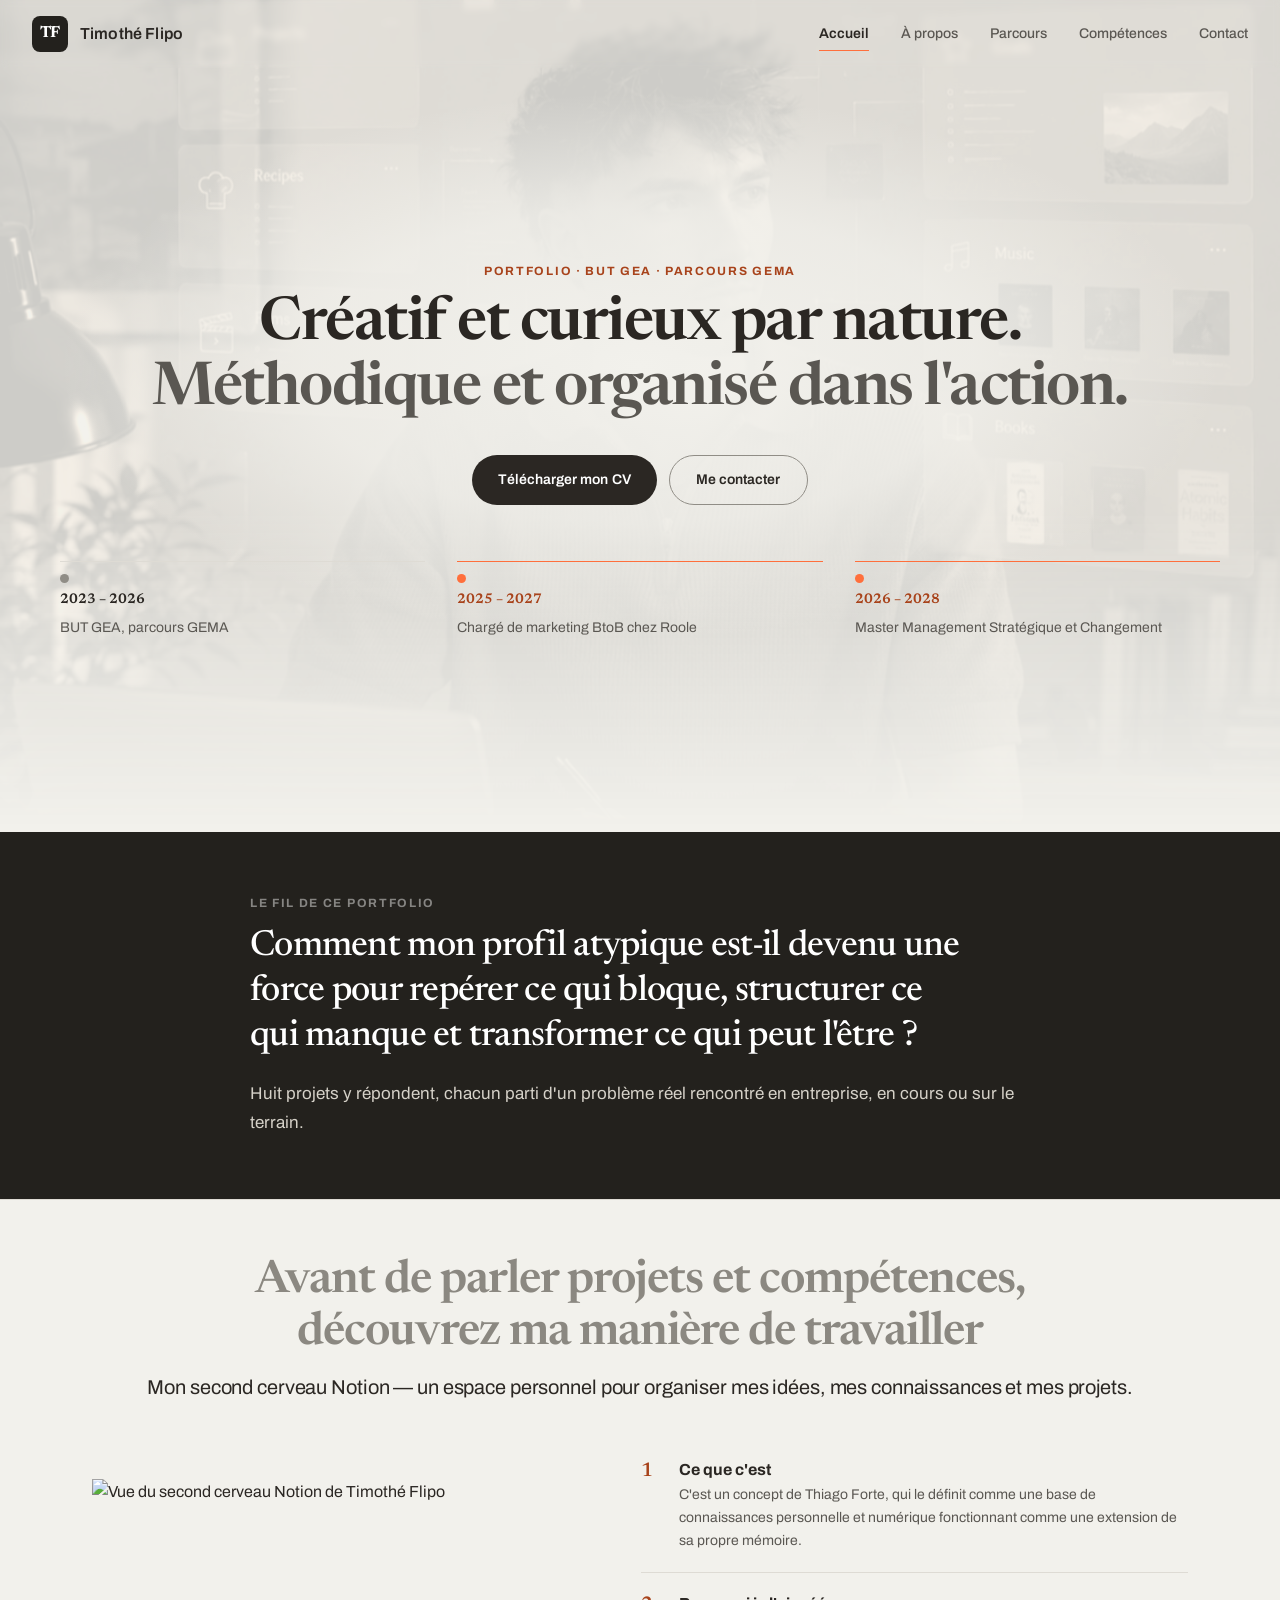
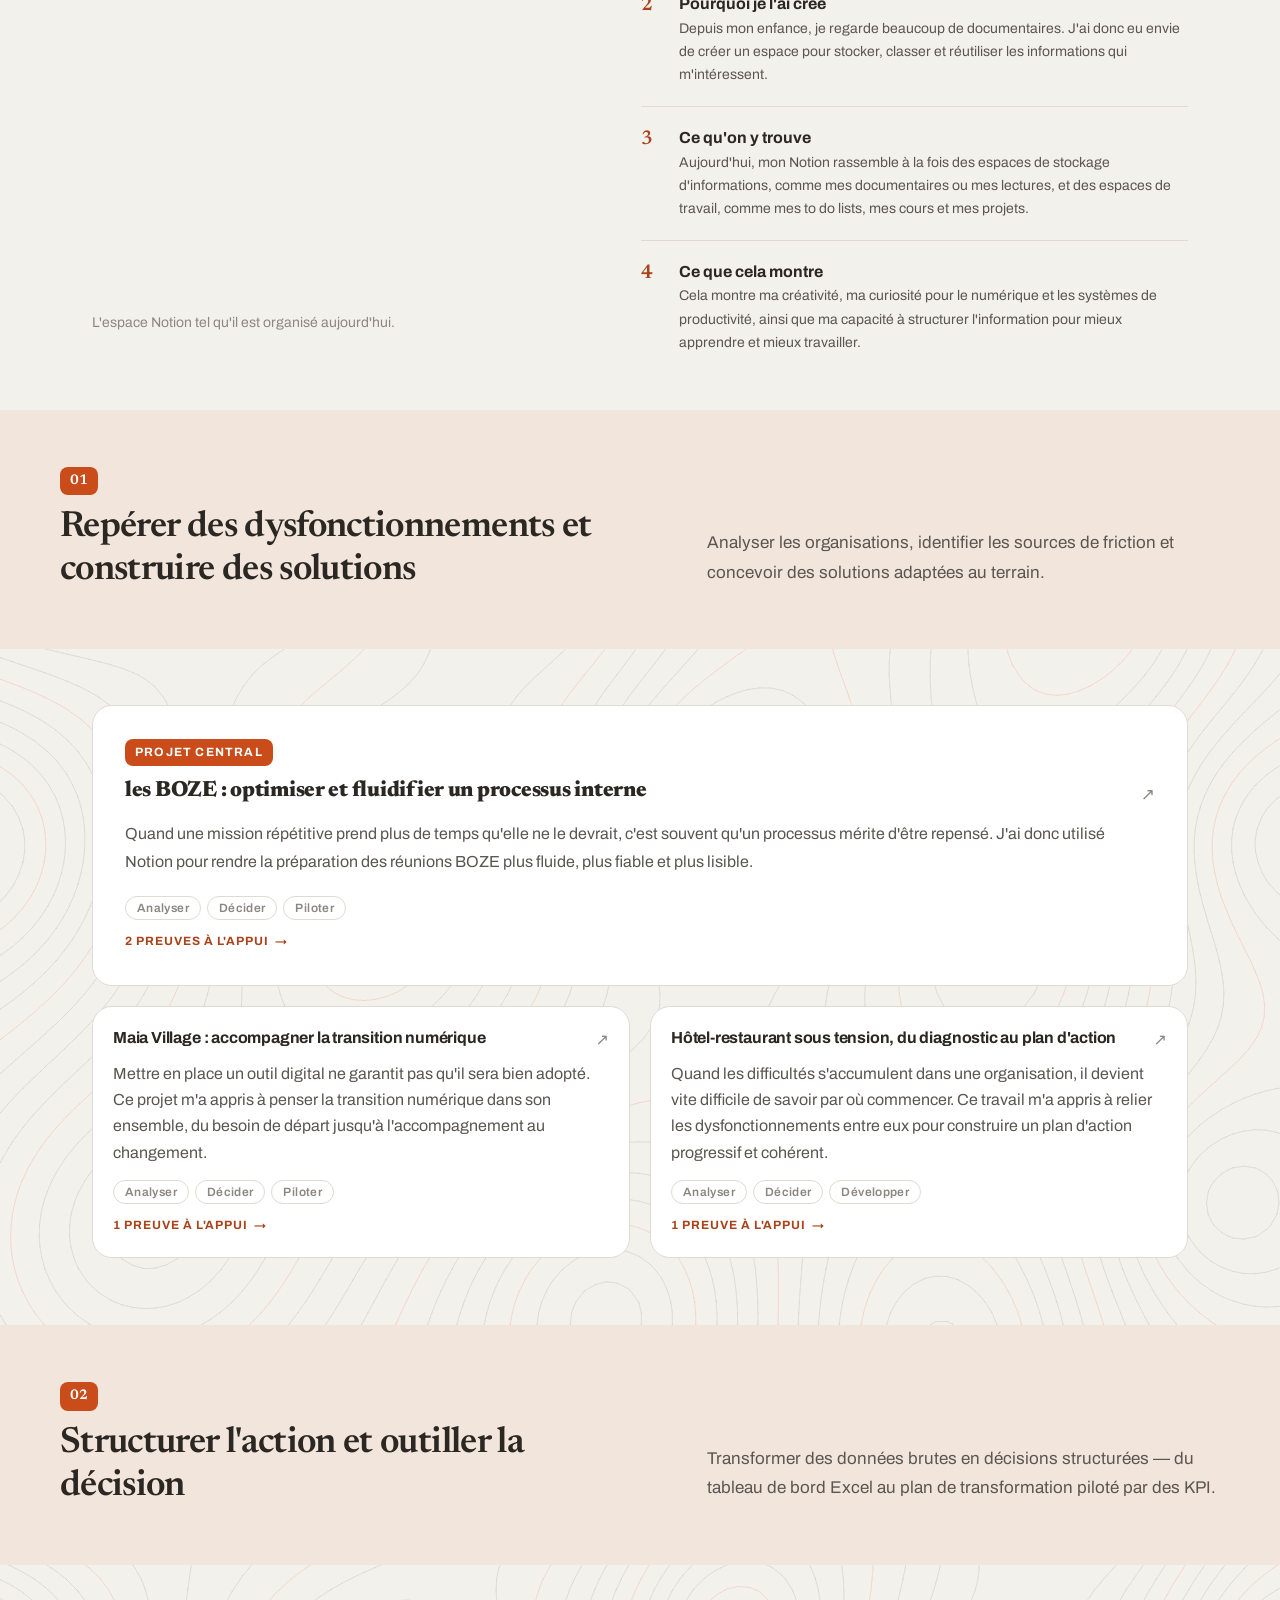
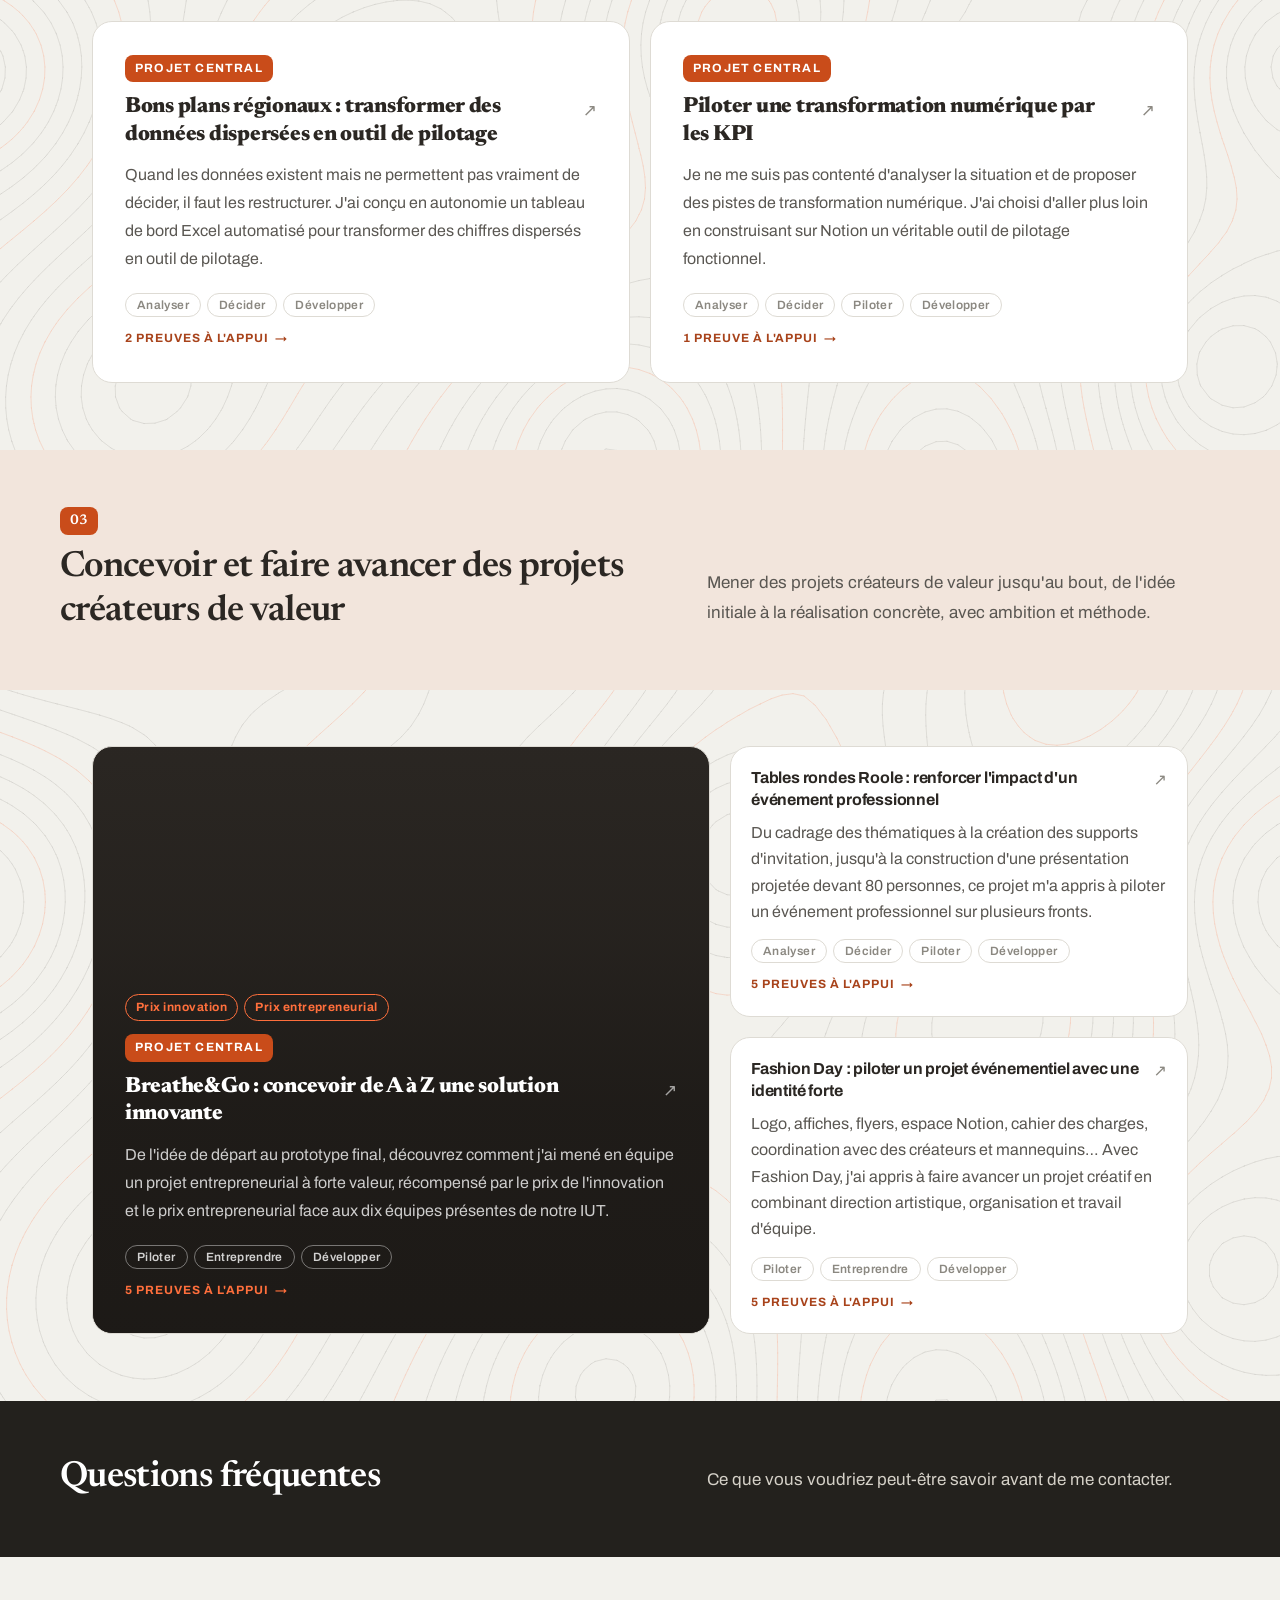
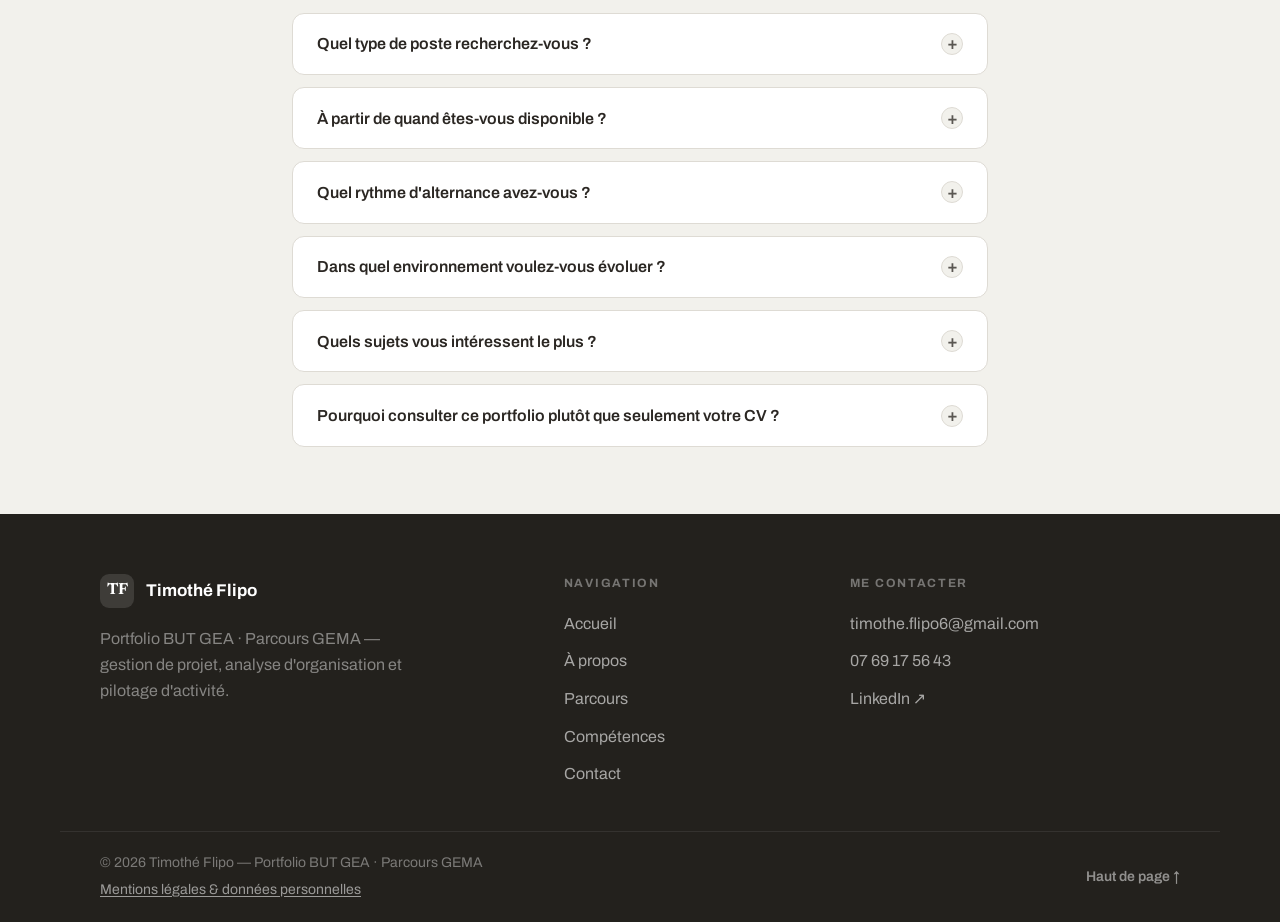
==== commit a2540b2f: "Fond animé : fluidité et coût nul sur le fil principal (v214) Le mouvement saccadait parce que le re" ====
--- a/index.html
+++ b/index.html
@@ -8,7 +8,7 @@
   <link rel="preconnect" href="https://fonts.googleapis.com">
   <link rel="preconnect" href="https://fonts.gstatic.com" crossorigin>
   <link href="https://fonts.googleapis.com/css2?family=Archivo:wght@400;500;600;700&amp;family=Newsreader:opsz,wght@6..72,400;6..72,500;6..72,600&amp;display=swap" rel="stylesheet">
-  <link rel="icon" href="favicon.svg?v=213" type="image/svg+xml">
+  <link rel="icon" href="favicon.svg?v=214" type="image/svg+xml">
   <link rel="canonical" href="https://timotheflipo.github.io/portfolio-v2/">
   <meta property="og:type" content="website">
   <meta property="og:locale" content="fr_FR">
@@ -24,7 +24,7 @@
   <!-- Sans JavaScript, les blocs animés à l'apparition doivent rester lisibles :
        la classe est posée avant le premier rendu, et c'est elle qui autorise le masquage. -->
   <script>document.documentElement.classList.add('js');</script>
-  <link rel="stylesheet" href="css/style.css?v=213">
+  <link rel="stylesheet" href="css/style.css?v=214">
 </head>
 <body>
 
@@ -195,7 +195,7 @@
     </div>
   </footer>
 
-  <script src="js/data.js?v=213"></script>
-  <script src="js/main.js?v=213"></script>
+  <script src="js/data.js?v=214"></script>
+  <script src="js/main.js?v=214"></script>
 </body>
 </html>
--- a/css/style.css
+++ b/css/style.css
@@ -859,19 +859,71 @@
 */
 .theme-section { position: relative; isolation: isolate; overflow: hidden; }
 .theme-section > *:not(.fx-curves) { position: relative; z-index: 1; }
+/*
+   Le canvas déborde de 120px sur les quatre côtés : la translation ne
+   peut donc jamais découvrir son bord, et `overflow: hidden` sur la
+   section masque le débord.
+*/
 .fx-curves {
   position: absolute;
-  inset: 0;
+  top: -120px;
+  left: -120px;
+  width: calc(100% + 240px);
+  height: calc(100% + 240px);
   z-index: 0;
-  width: 100%;
-  height: 100%;
   pointer-events: none;
+
+  /* Le tracé apparaît en douceur une fois calculé, plutôt que d'un bloc. */
+  opacity: 0;
+  transition: opacity 600ms var(--ease-out);
+
   /*
-     Le seul réglage d'intensité : 0 efface les courbes, 1 les rend
-     environ 60% plus présentes qu'ici. Les alphas des traits, dans
-     initSectionCurves(), sont calibrés pour cette valeur.
+     Le mouvement. C'est une translation, donc le compositeur s'en
+     charge : aucun calcul sur le fil principal, soixante images par
+     seconde sans effort, et des clics qui restent instantanés pendant
+     que ça bouge. `will-change` promeut la couche une bonne fois.
   */
-  opacity: 0.62;
+  will-change: transform;
+  /*
+     Vitesse constante sur une trajectoire fermée, pas un aller-retour.
+     `ease-in-out` sur un `alternate` faisait stagner la dérive à chaque
+     extrémité : on n'y voyait plus aucun mouvement pendant plusieurs
+     secondes. Ici le parcours revient à son point de départ, donc rien
+     ne s'arrête jamais — environ 5px par seconde, à peine perceptible
+     mais jamais immobile.
+  */
+  animation: fxDrift 80s linear infinite;
+}
+
+/*
+   Le seul réglage d'intensité : 0 efface les courbes, 1 les rend
+   environ 60% plus présentes qu'ici. Les alphas des traits, dans
+   initSectionCurves(), sont calibrés pour cette valeur.
+*/
+.fx-curves.is-ready { opacity: 0.62; }
+
+/* Les trois sections ne dérivent pas au même moment. */
+.theme-section:nth-of-type(2) .fx-curves { animation-delay: -27s; }
+.theme-section:nth-of-type(3) .fx-curves { animation-delay: -54s; }
+
+/* Une animation qui tourne pour personne reste du travail. */
+.fx-curves.is-paused { animation-play-state: paused; }
+
+/* Huit points qui approchent une ellipse : pas d'angle visible. */
+@keyframes fxDrift {
+  0%    { transform: translate3d(-72px, -34px, 0); }
+  12.5% { transform: translate3d(-30px, -62px, 0); }
+  25%   { transform: translate3d( 34px, -58px, 0); }
+  37.5% { transform: translate3d( 72px, -18px, 0); }
+  50%   { transform: translate3d( 60px,  30px, 0); }
+  62.5% { transform: translate3d( 18px,  62px, 0); }
+  75%   { transform: translate3d(-34px,  56px, 0); }
+  87.5% { transform: translate3d(-68px,  20px, 0); }
+  100%  { transform: translate3d(-72px, -34px, 0); }
+}
+
+@media (prefers-reduced-motion: reduce) {
+  .fx-curves { animation: none; transform: none; will-change: auto; }
 }
 
 /*
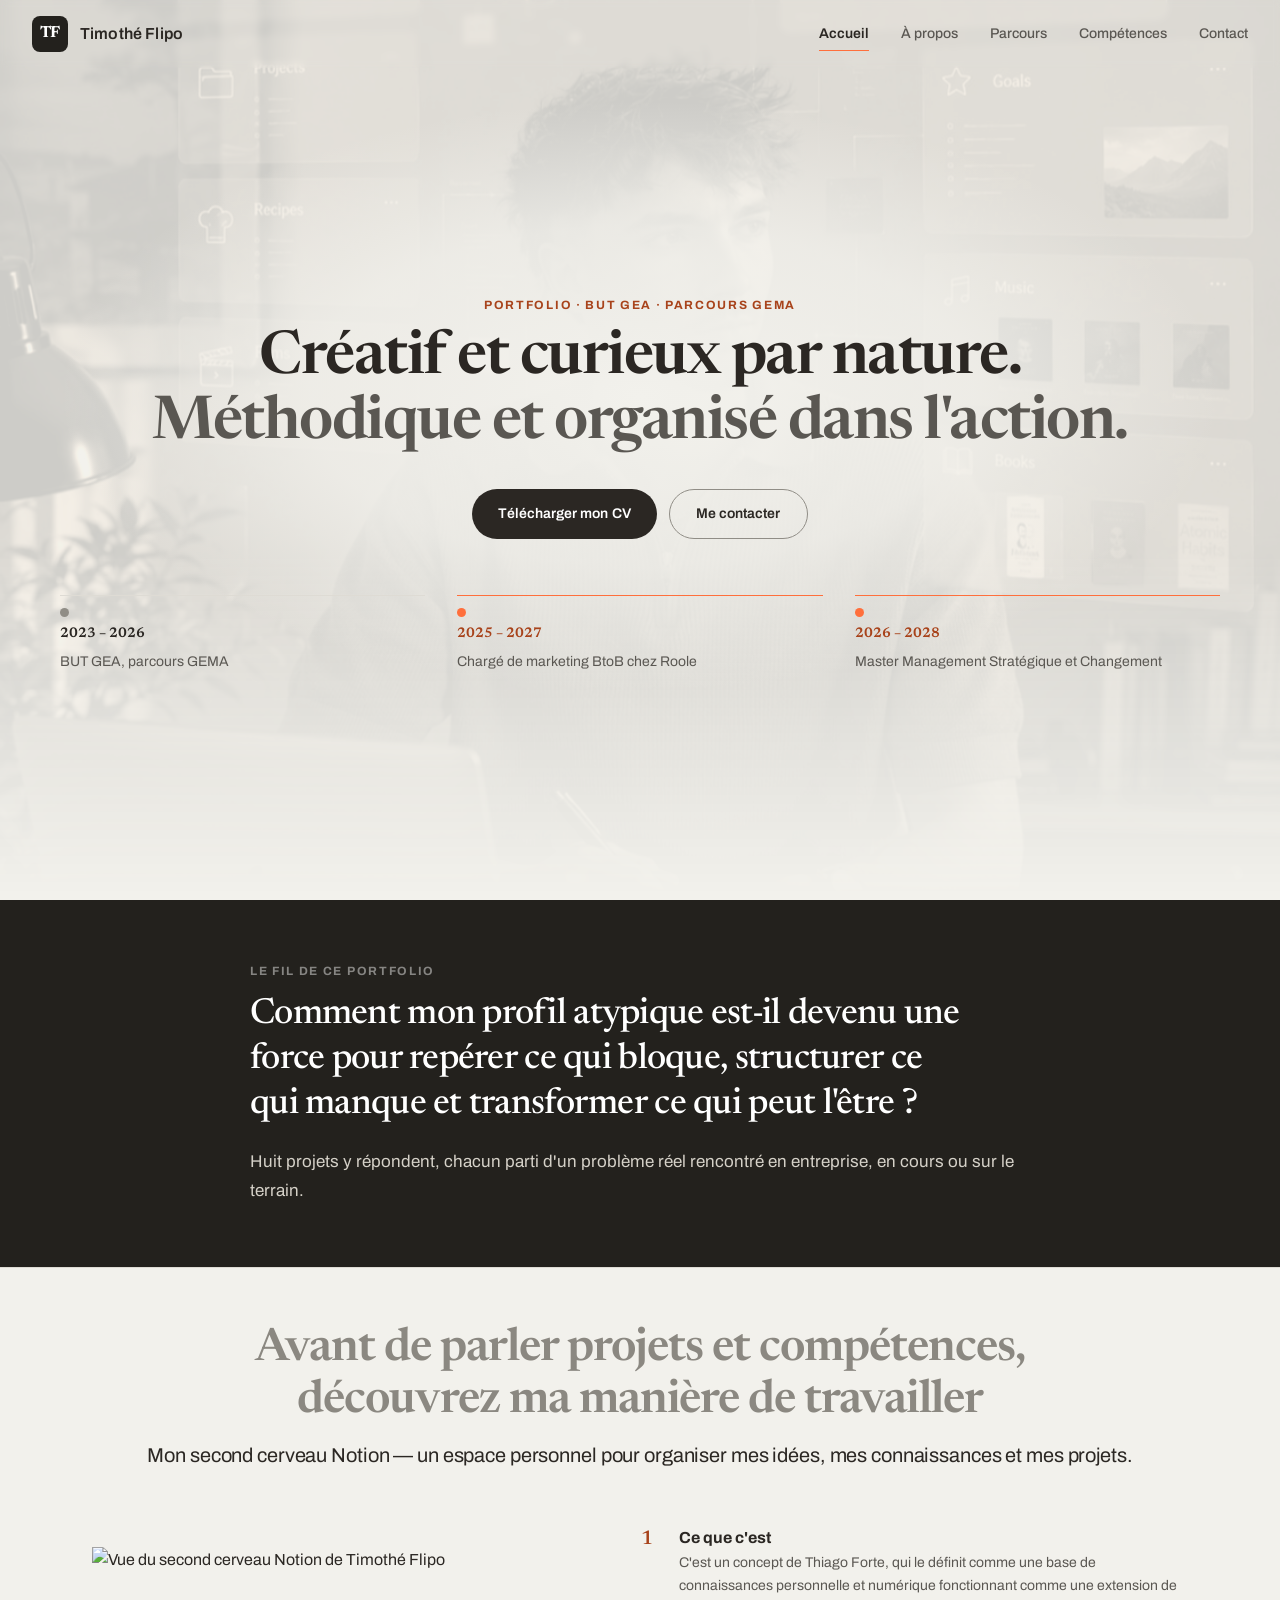
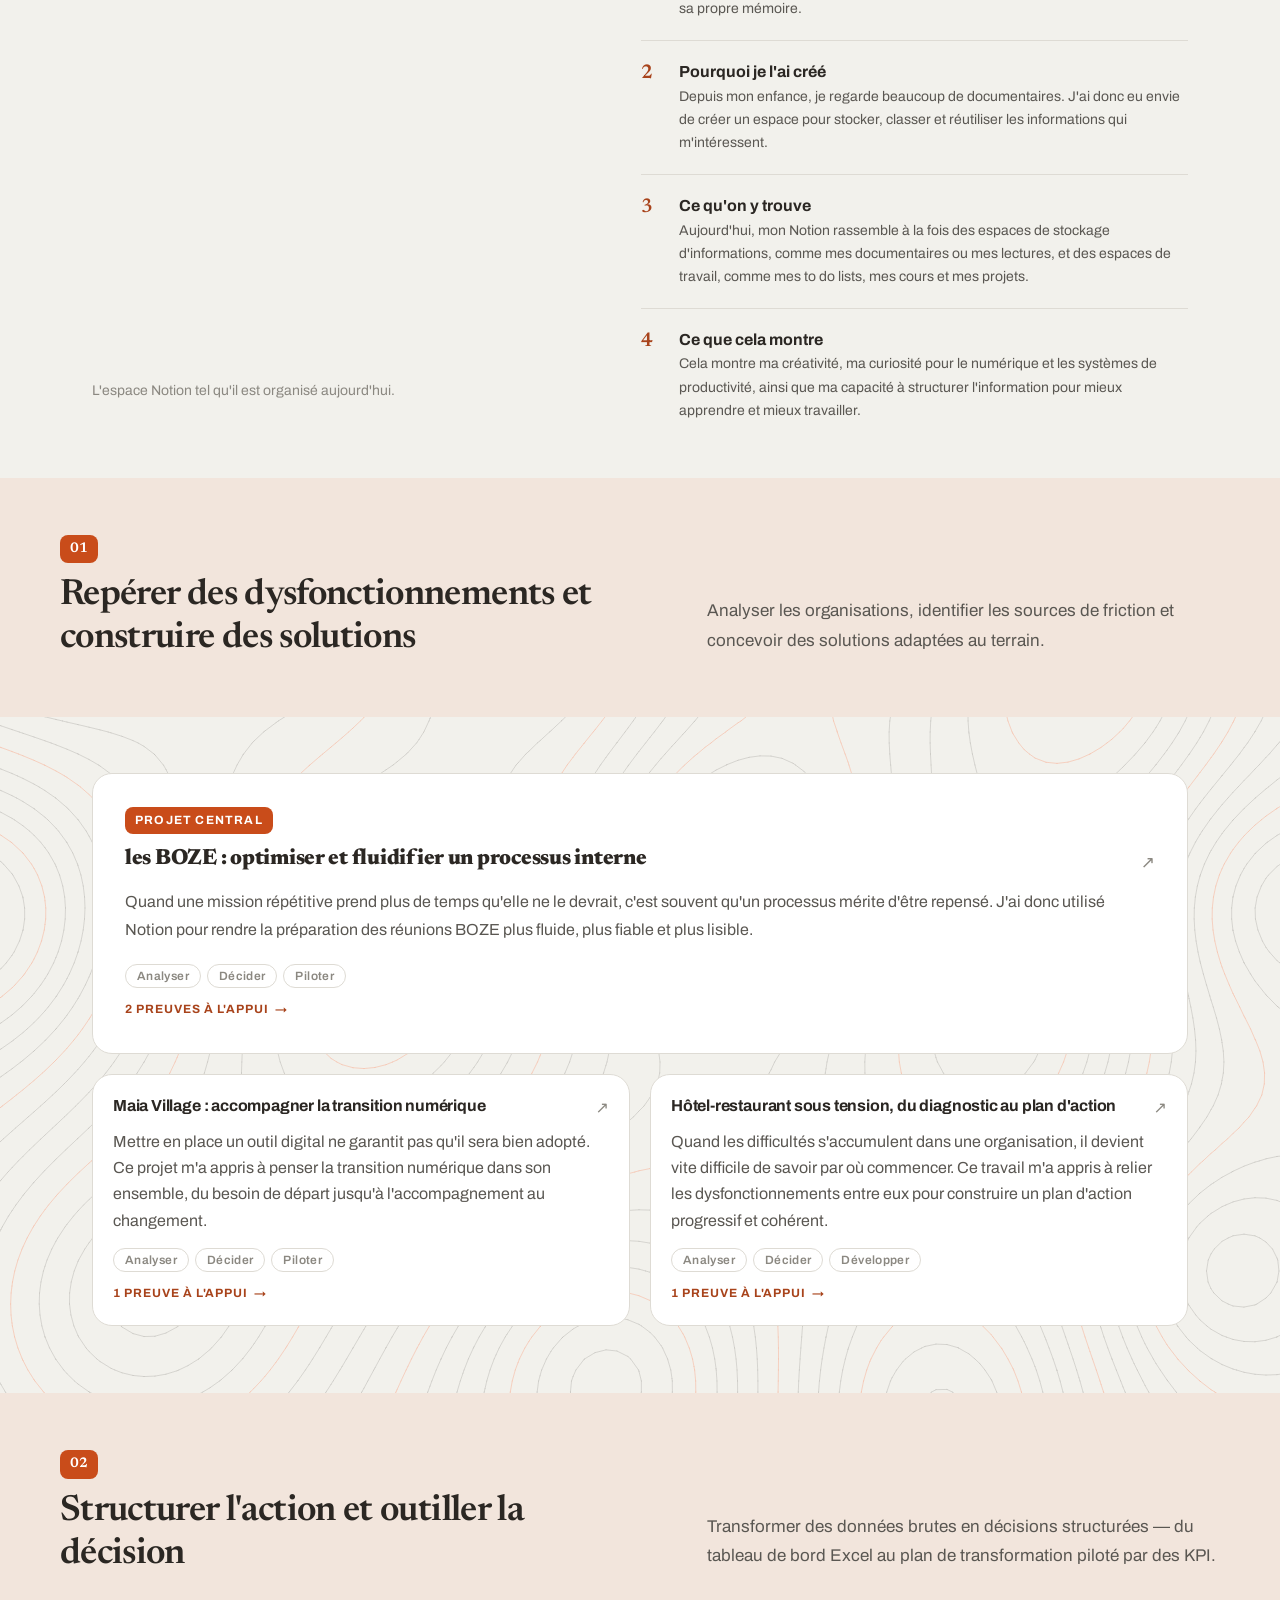
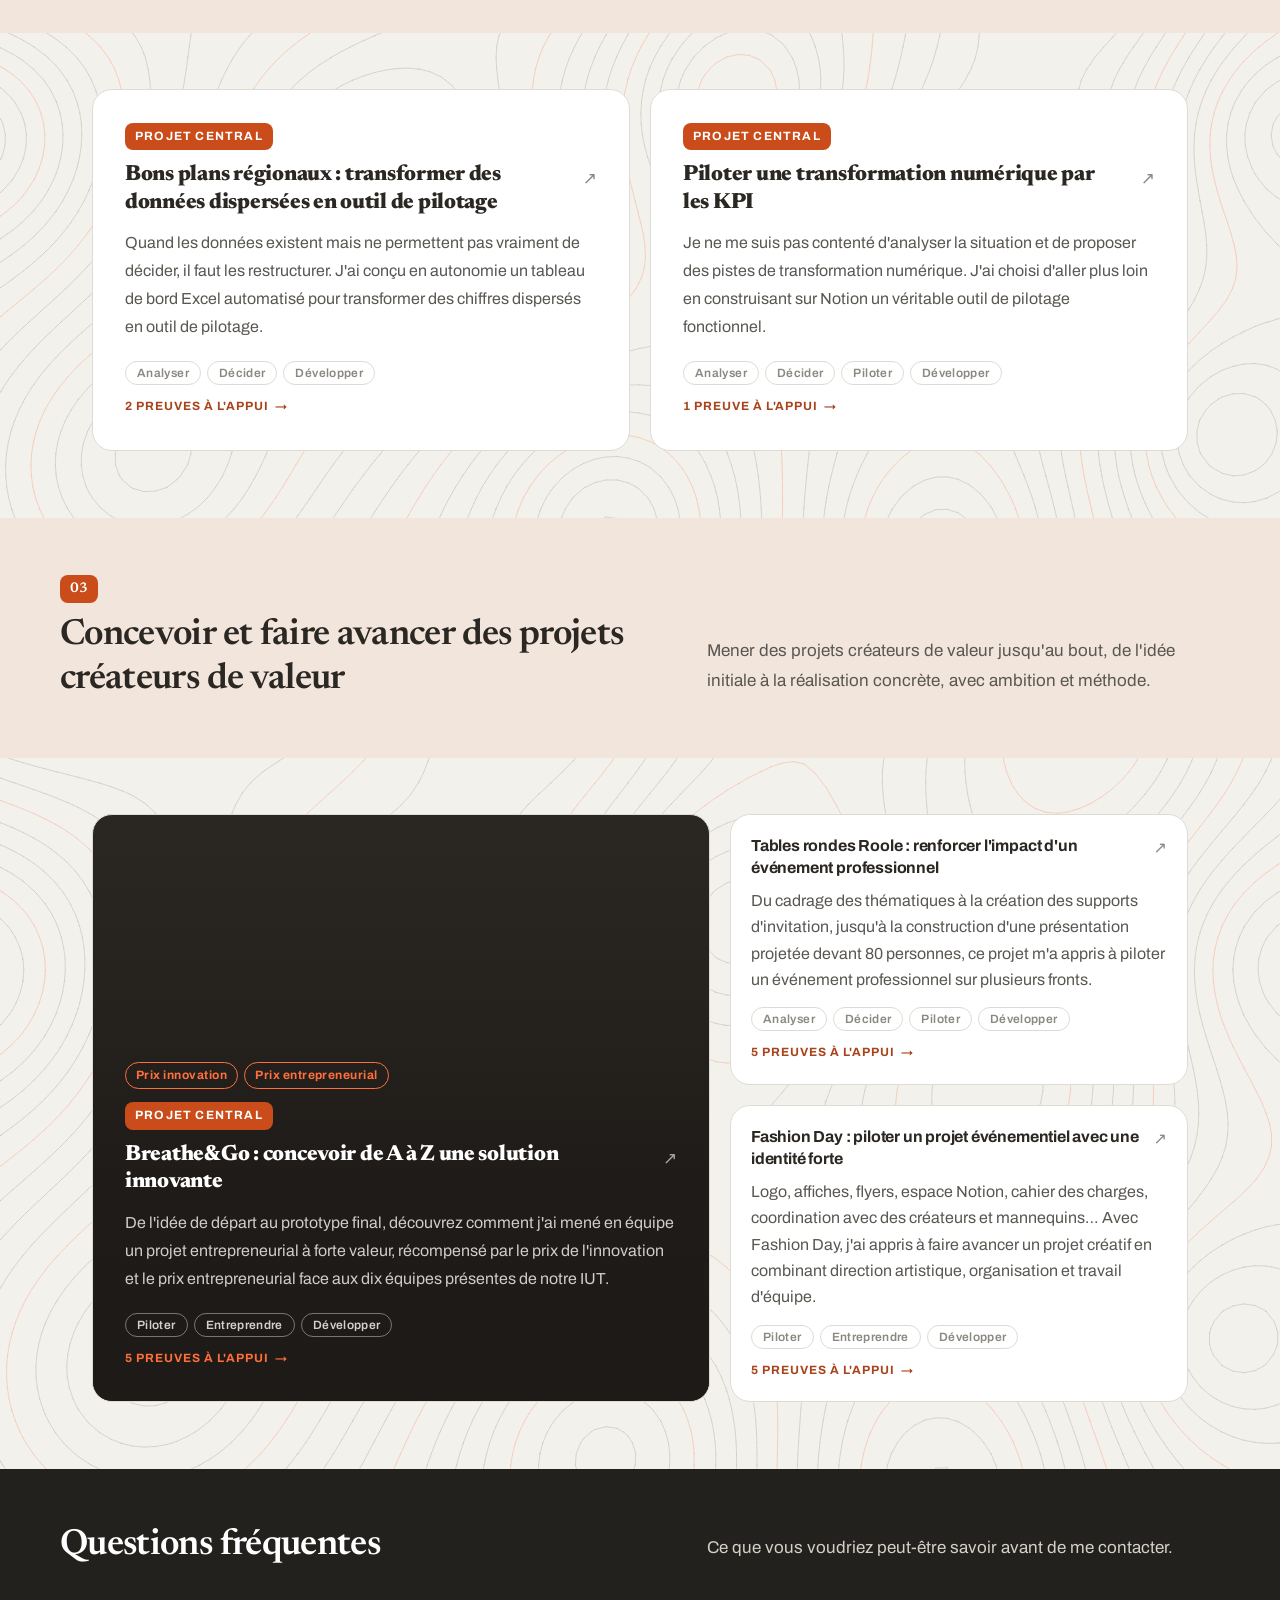
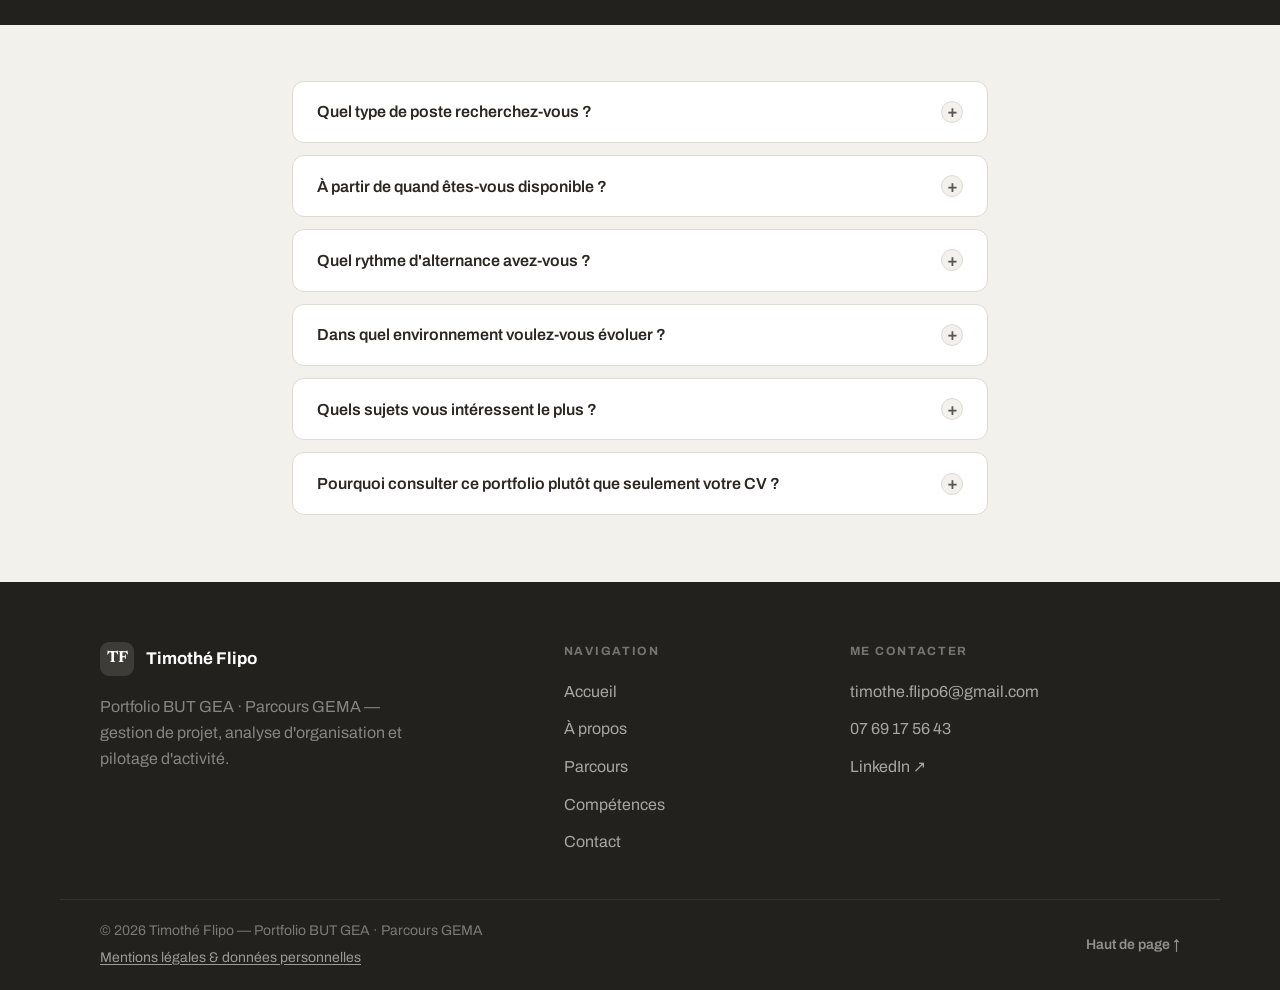
==== commit bec407e1: "Courbes visibles sur écran Retina, et hero à la hauteur de l'écran (v215) Les courbes Elles étaient " ====
--- a/index.html
+++ b/index.html
@@ -8,7 +8,7 @@
   <link rel="preconnect" href="https://fonts.googleapis.com">
   <link rel="preconnect" href="https://fonts.gstatic.com" crossorigin>
   <link href="https://fonts.googleapis.com/css2?family=Archivo:wght@400;500;600;700&amp;family=Newsreader:opsz,wght@6..72,400;6..72,500;6..72,600&amp;display=swap" rel="stylesheet">
-  <link rel="icon" href="favicon.svg?v=214" type="image/svg+xml">
+  <link rel="icon" href="favicon.svg?v=215" type="image/svg+xml">
   <link rel="canonical" href="https://timotheflipo.github.io/portfolio-v2/">
   <meta property="og:type" content="website">
   <meta property="og:locale" content="fr_FR">
@@ -24,7 +24,7 @@
   <!-- Sans JavaScript, les blocs animés à l'apparition doivent rester lisibles :
        la classe est posée avant le premier rendu, et c'est elle qui autorise le masquage. -->
   <script>document.documentElement.classList.add('js');</script>
-  <link rel="stylesheet" href="css/style.css?v=214">
+  <link rel="stylesheet" href="css/style.css?v=215">
 </head>
 <body>
 
@@ -195,7 +195,7 @@
     </div>
   </footer>
 
-  <script src="js/data.js?v=214"></script>
-  <script src="js/main.js?v=214"></script>
+  <script src="js/data.js?v=215"></script>
+  <script src="js/main.js?v=215"></script>
 </body>
 </html>
--- a/css/style.css
+++ b/css/style.css
@@ -632,7 +632,13 @@
   display: flex;
   flex-direction: column;
   justify-content: center;
-  min-height: calc(100vh - var(--header-h));
+  /*
+     Exactement la hauteur de l'écran. En retranchant la hauteur de
+     l'en-tête, il manquait 68px : l'en-tête étant en `position: fixed`,
+     il recouvre le hero au lieu de le décaler, et ces 68px laissaient
+     dépasser le haut du bandeau sombre suivant.
+  */
+  min-height: 100vh;
 }
 .hero-inner {
   max-width: 1000px;
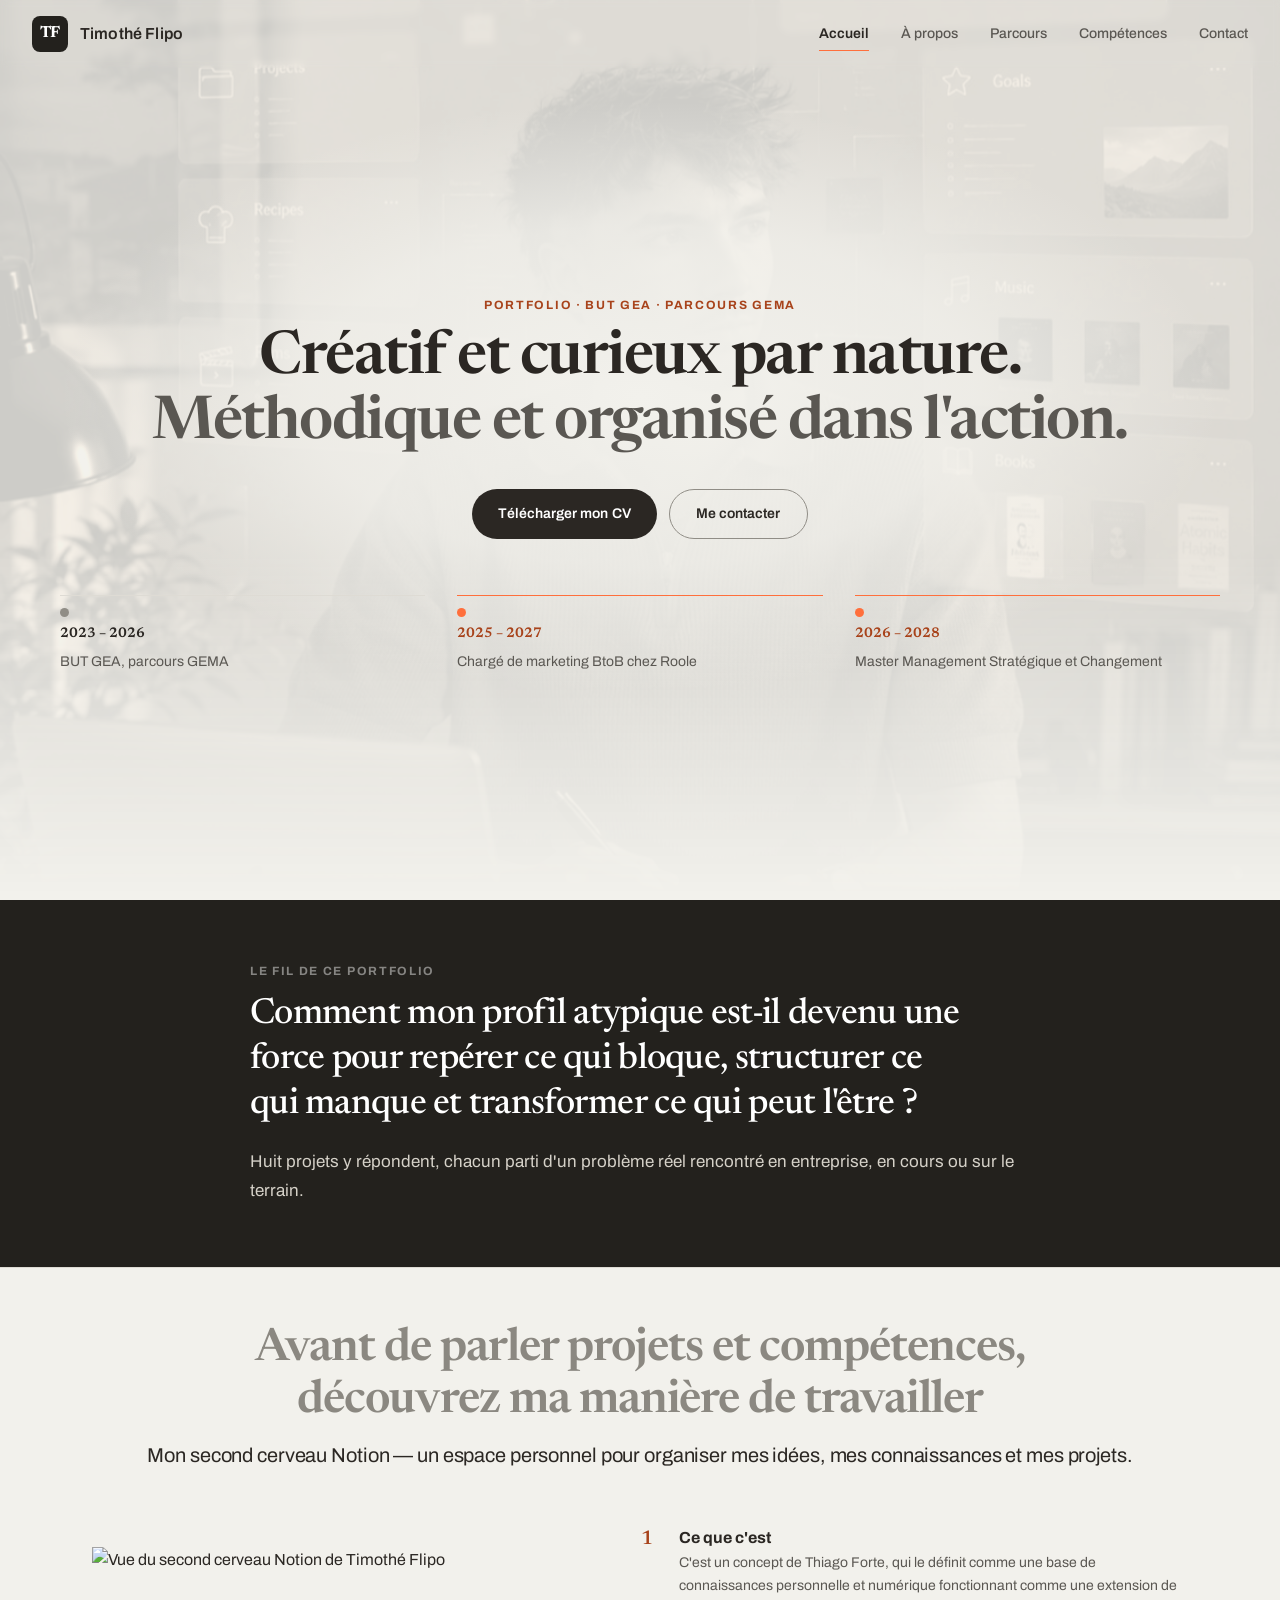
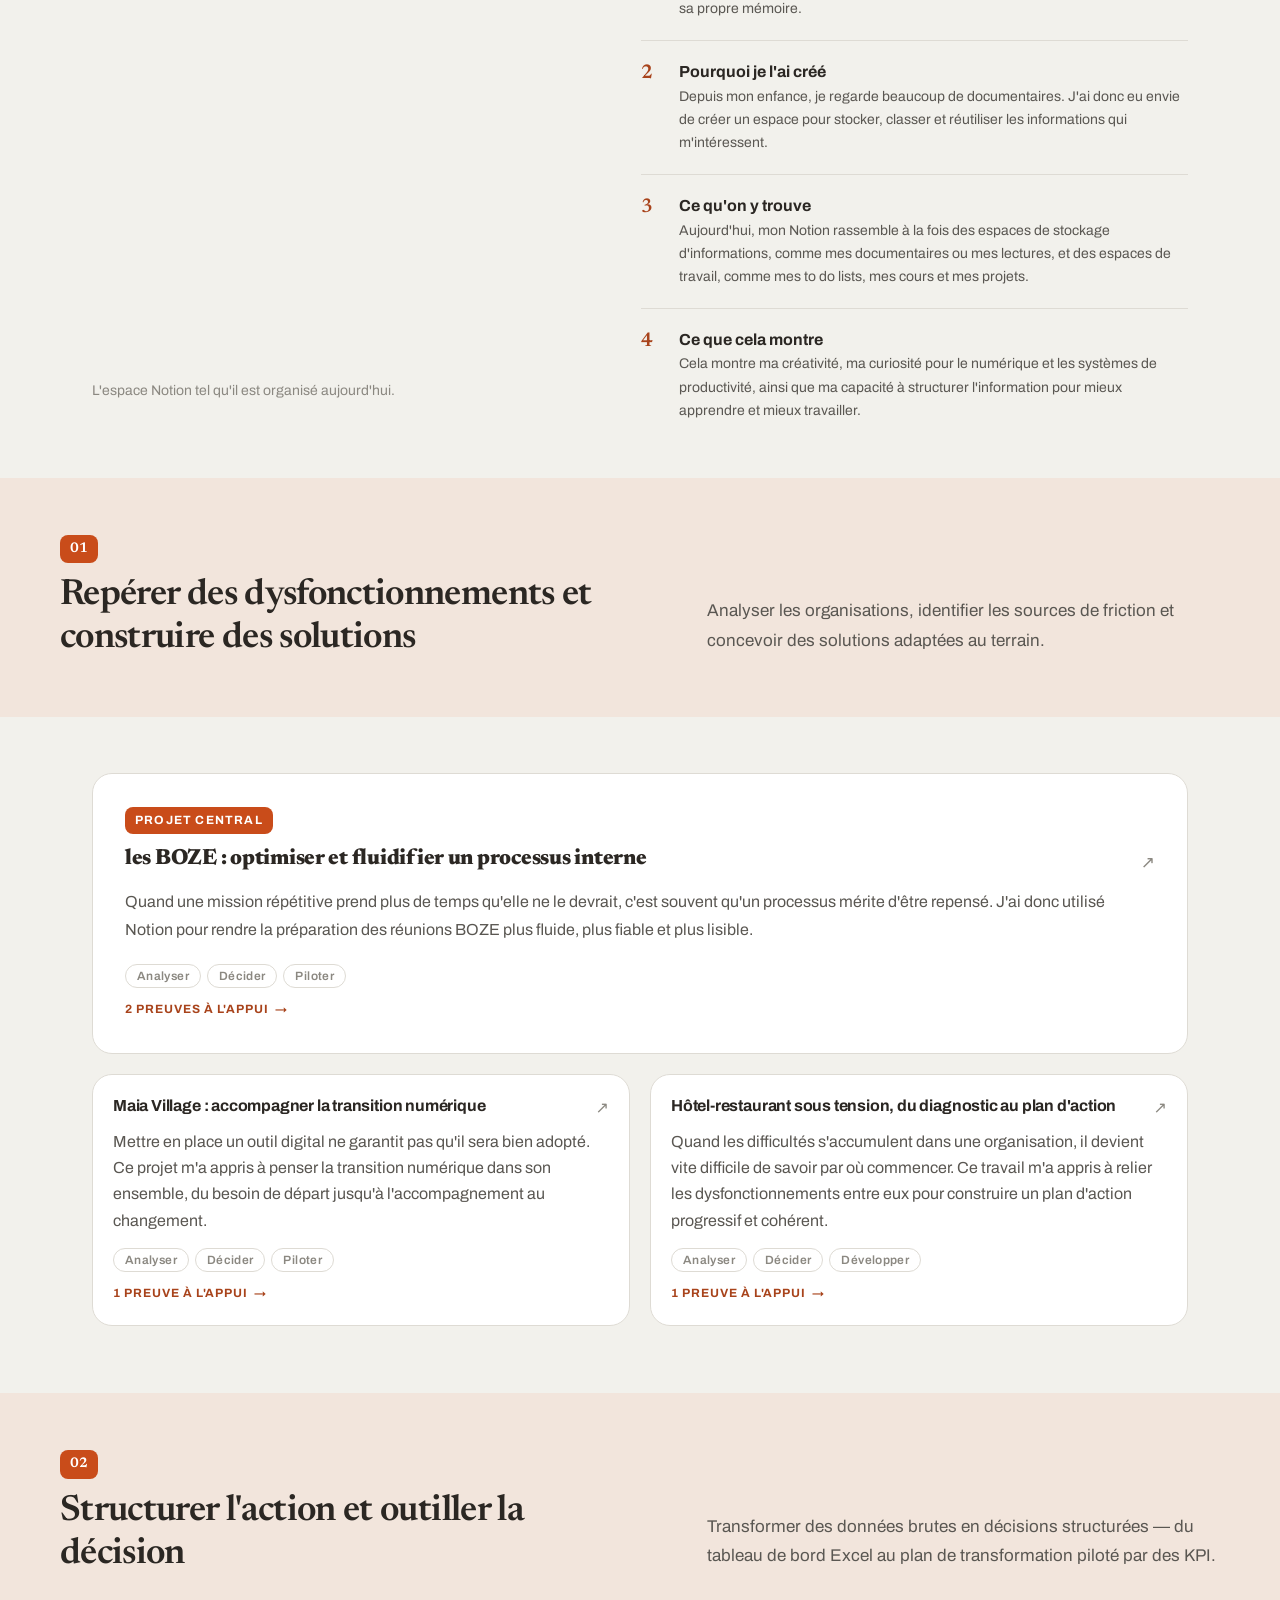
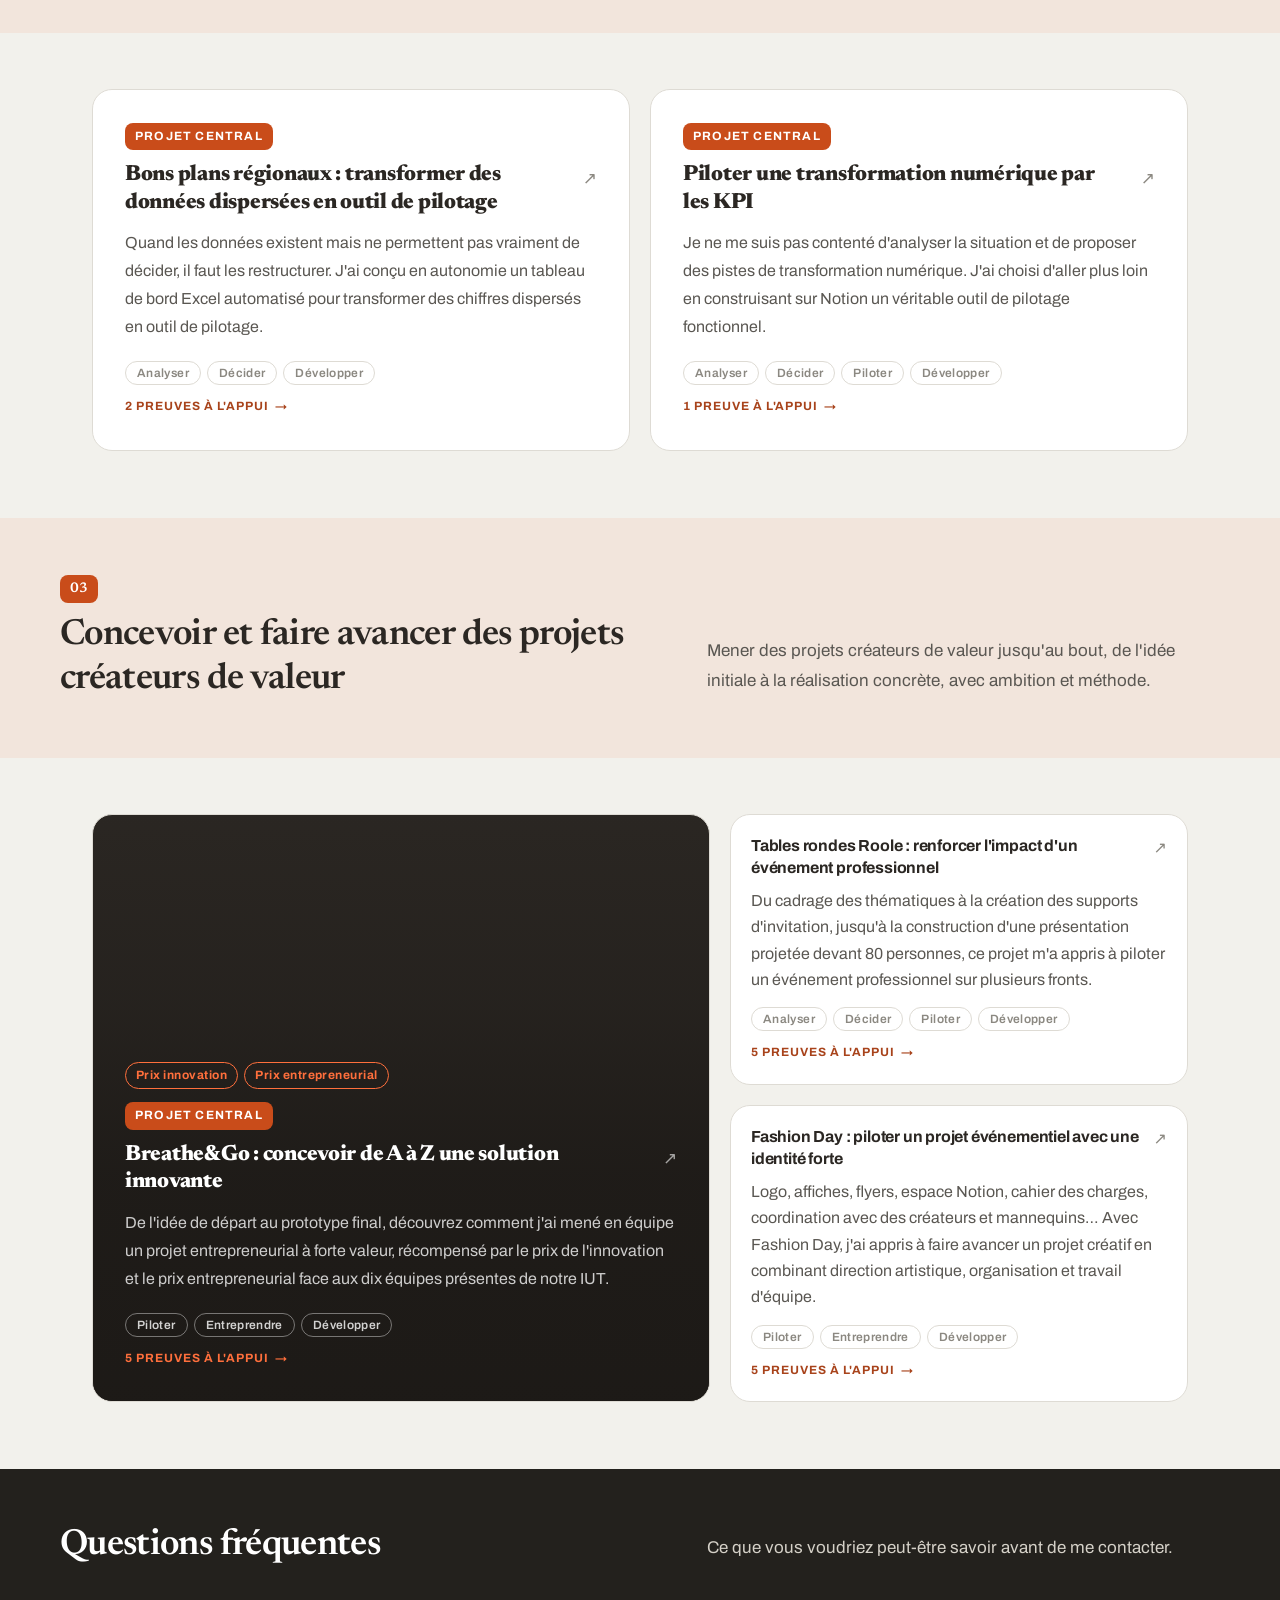
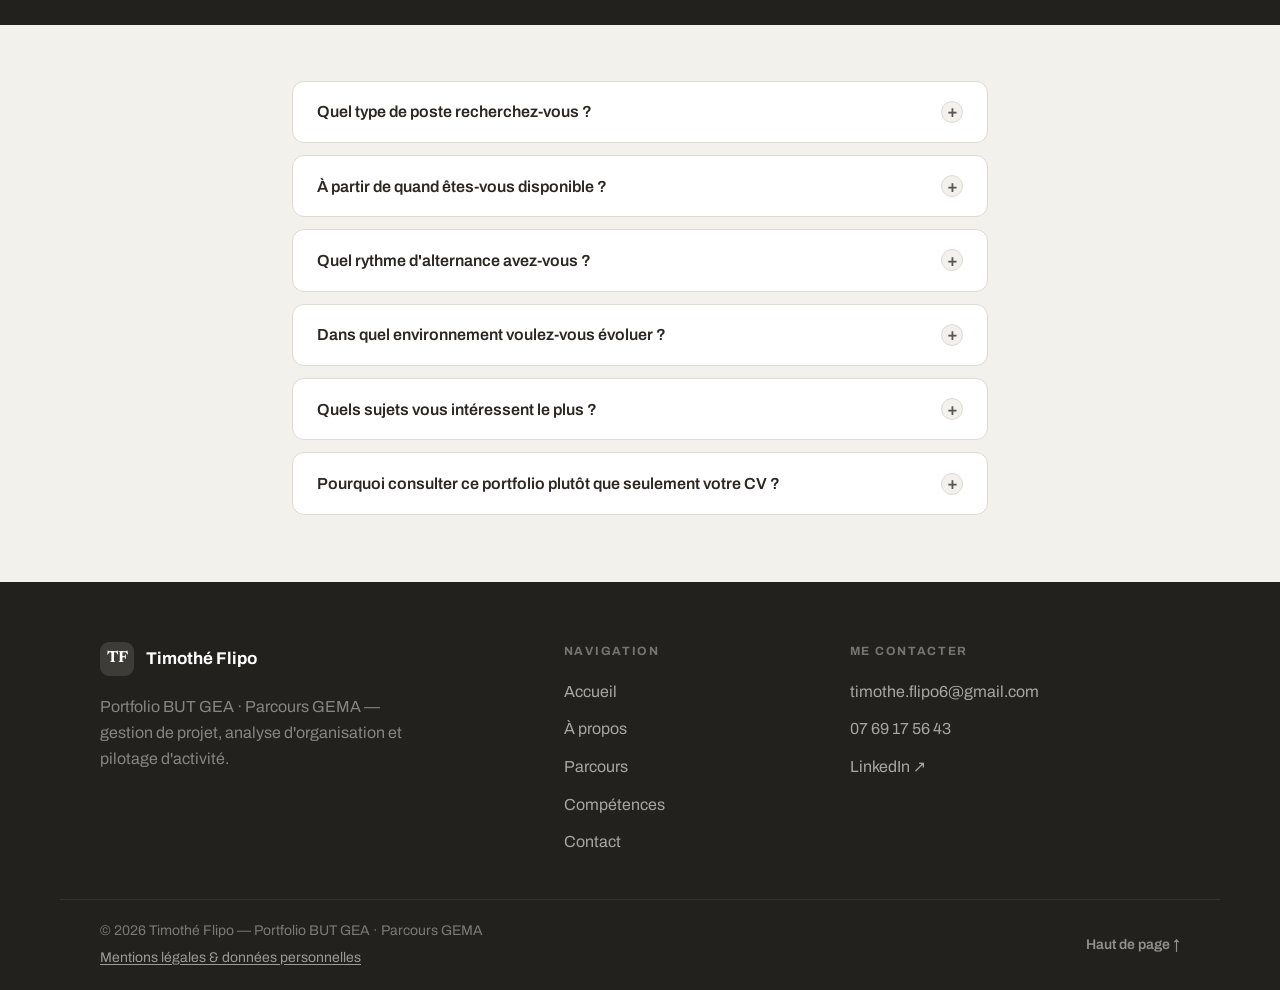
==== commit 5c01ea03: "Courbes : le tracé ne démarrait pas sans requestIdleCallback (v216) Le vrai motif de l'invisibilité," ====
--- a/index.html
+++ b/index.html
@@ -8,7 +8,7 @@
   <link rel="preconnect" href="https://fonts.googleapis.com">
   <link rel="preconnect" href="https://fonts.gstatic.com" crossorigin>
   <link href="https://fonts.googleapis.com/css2?family=Archivo:wght@400;500;600;700&amp;family=Newsreader:opsz,wght@6..72,400;6..72,500;6..72,600&amp;display=swap" rel="stylesheet">
-  <link rel="icon" href="favicon.svg?v=215" type="image/svg+xml">
+  <link rel="icon" href="favicon.svg?v=216" type="image/svg+xml">
   <link rel="canonical" href="https://timotheflipo.github.io/portfolio-v2/">
   <meta property="og:type" content="website">
   <meta property="og:locale" content="fr_FR">
@@ -24,7 +24,7 @@
   <!-- Sans JavaScript, les blocs animés à l'apparition doivent rester lisibles :
        la classe est posée avant le premier rendu, et c'est elle qui autorise le masquage. -->
   <script>document.documentElement.classList.add('js');</script>
-  <link rel="stylesheet" href="css/style.css?v=215">
+  <link rel="stylesheet" href="css/style.css?v=216">
 </head>
 <body>
 
@@ -195,7 +195,7 @@
     </div>
   </footer>
 
-  <script src="js/data.js?v=215"></script>
-  <script src="js/main.js?v=215"></script>
+  <script src="js/data.js?v=216"></script>
+  <script src="js/main.js?v=216"></script>
 </body>
 </html>
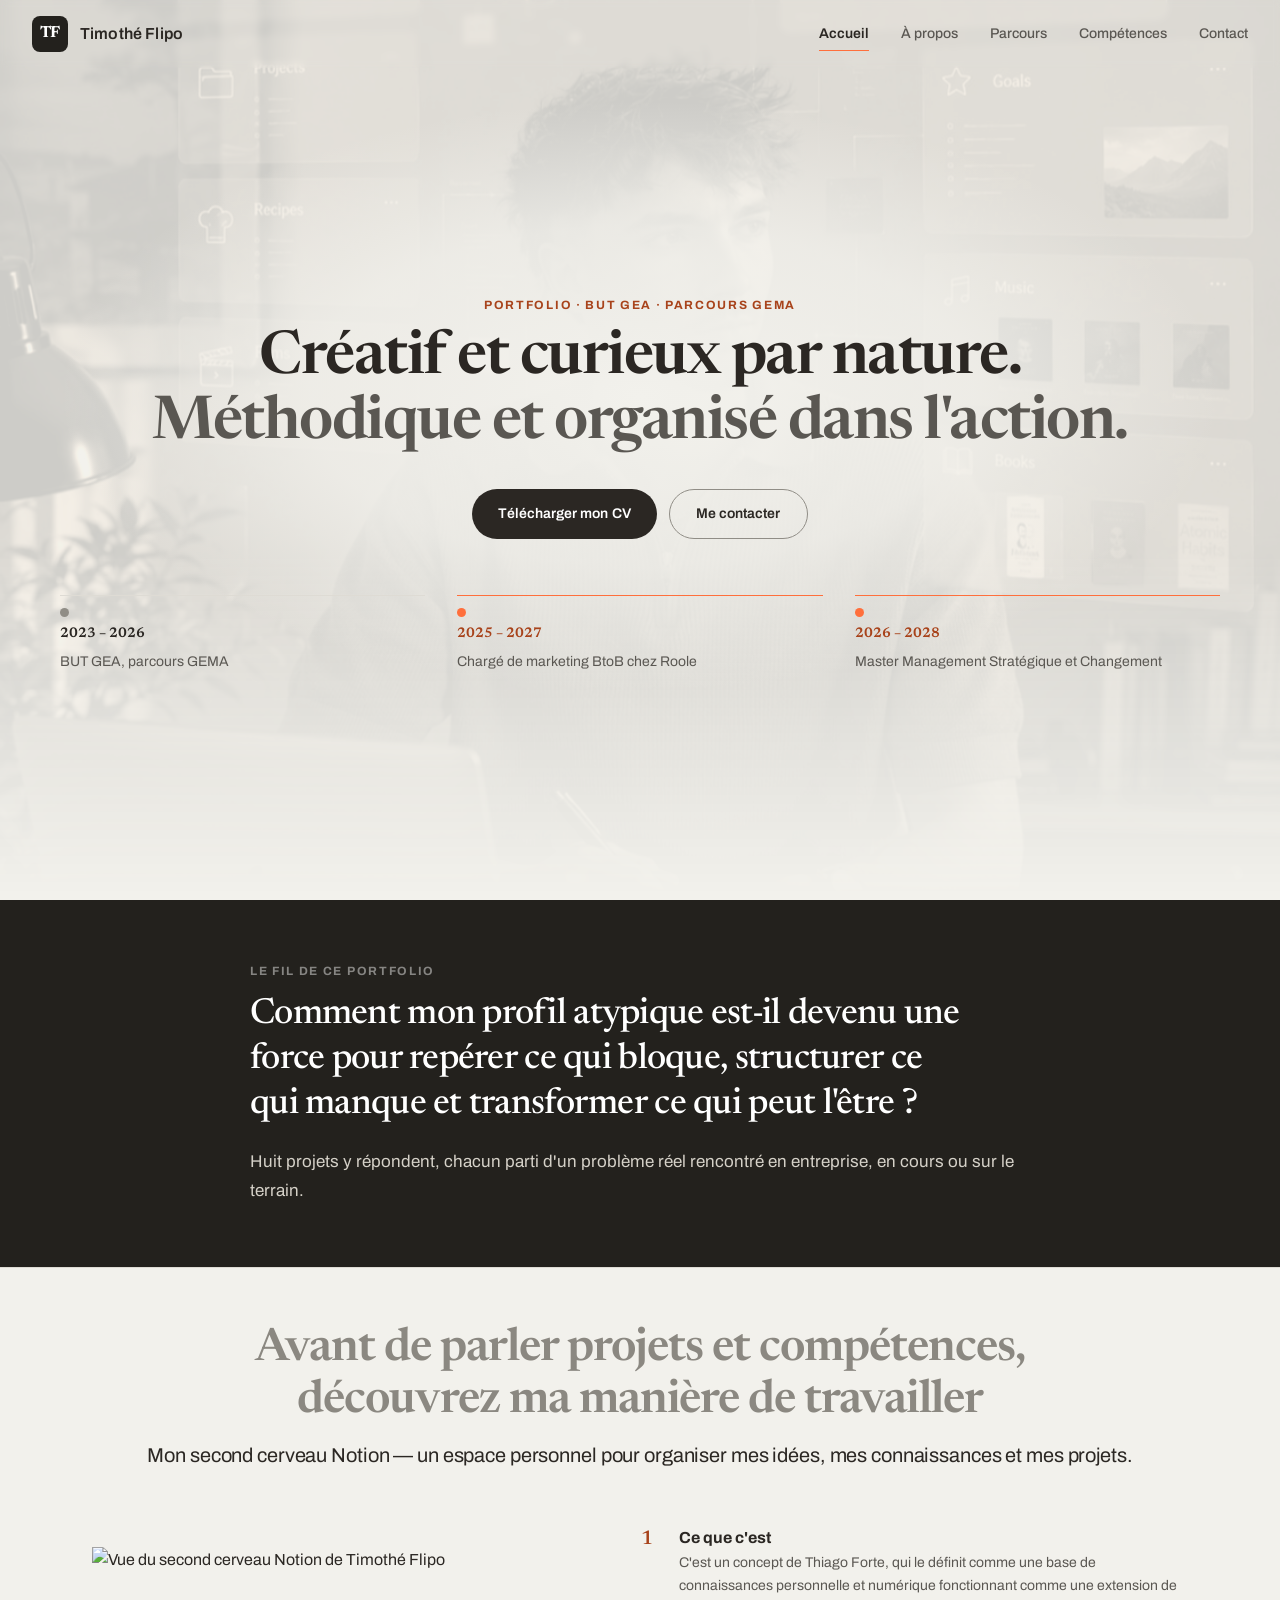
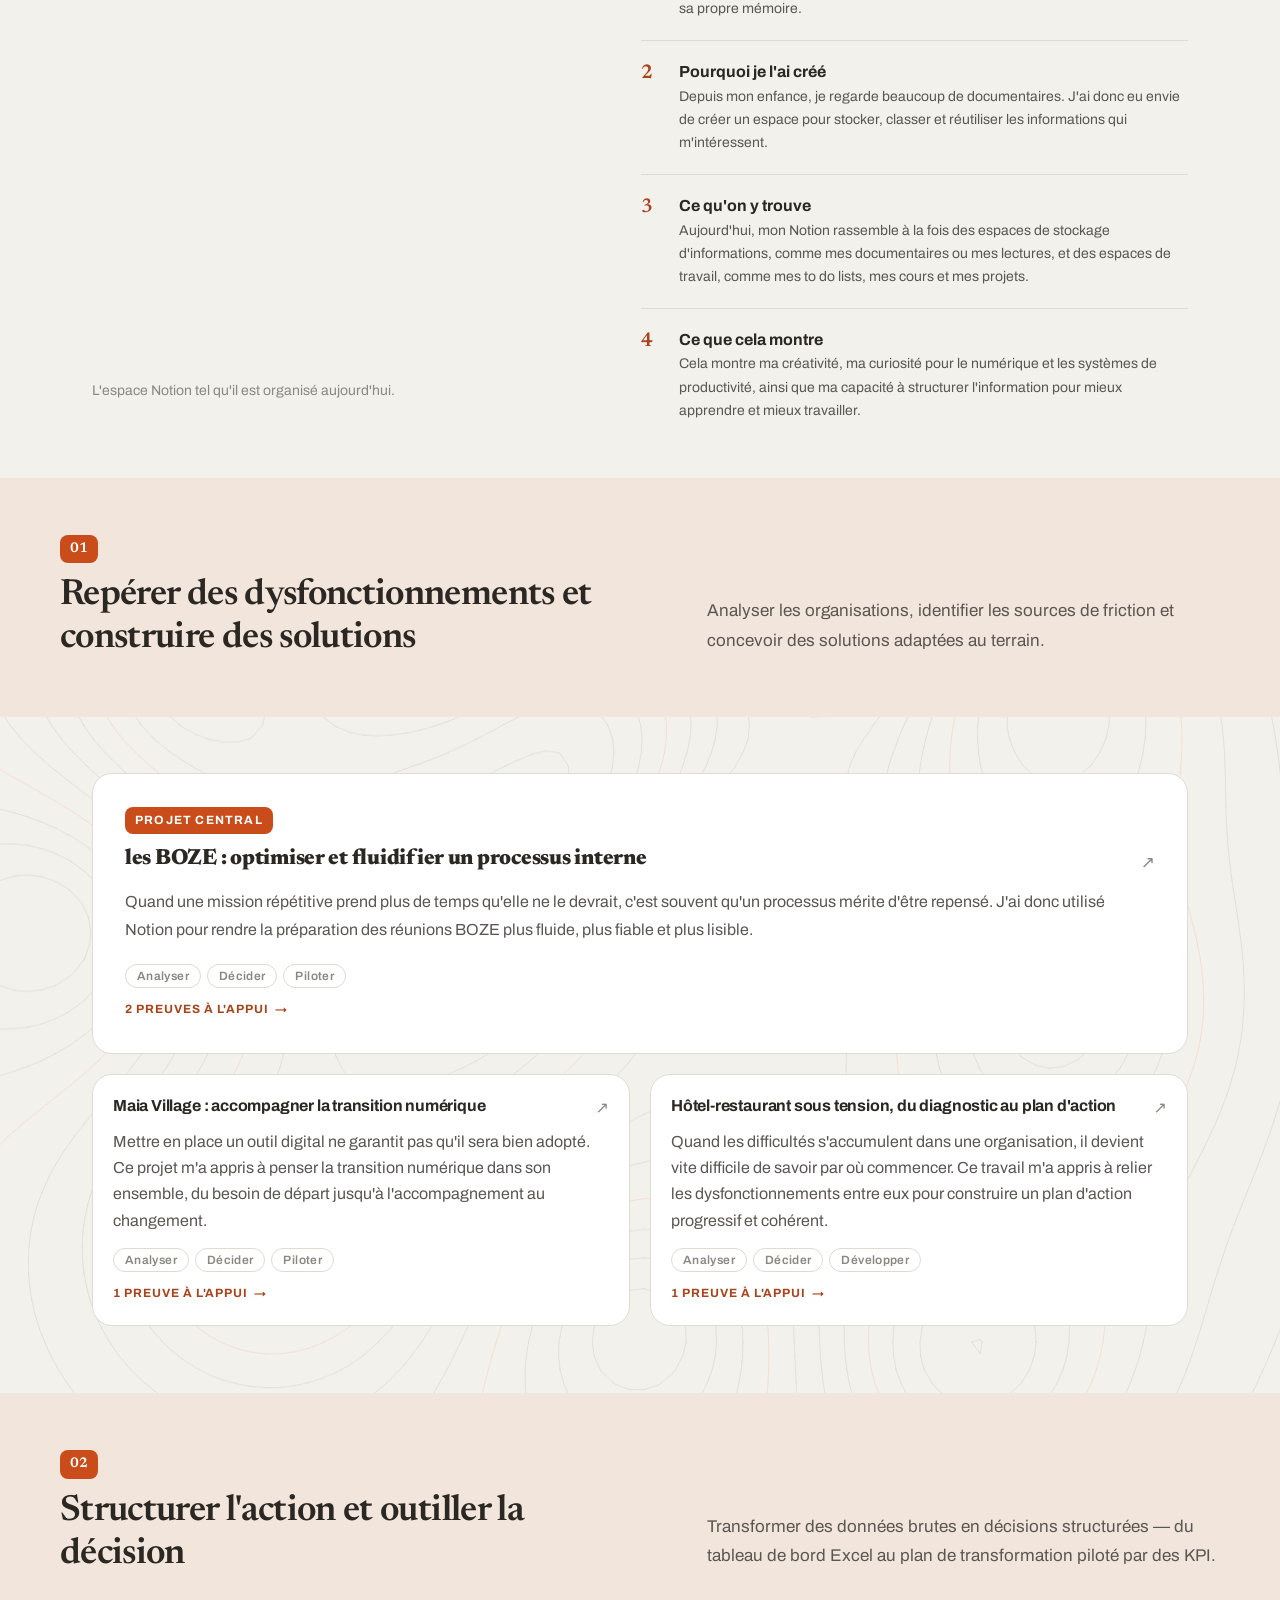
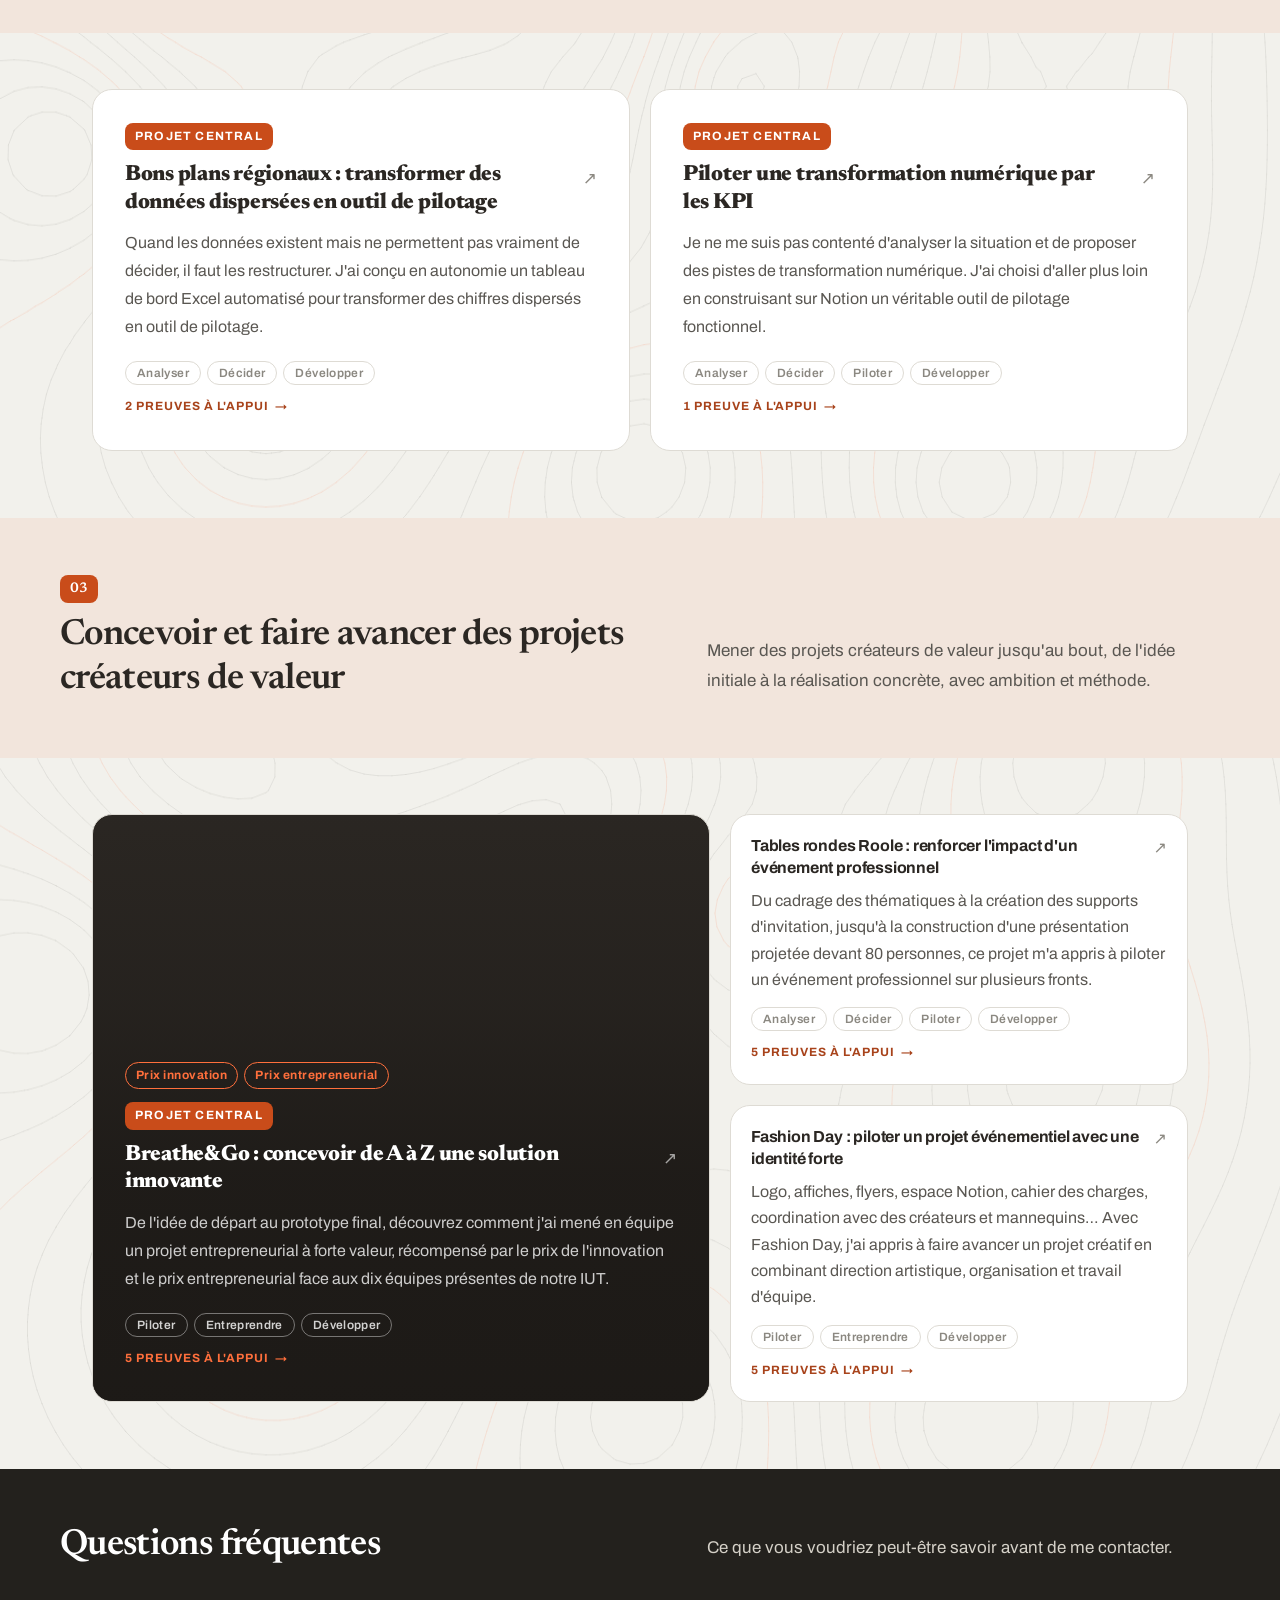
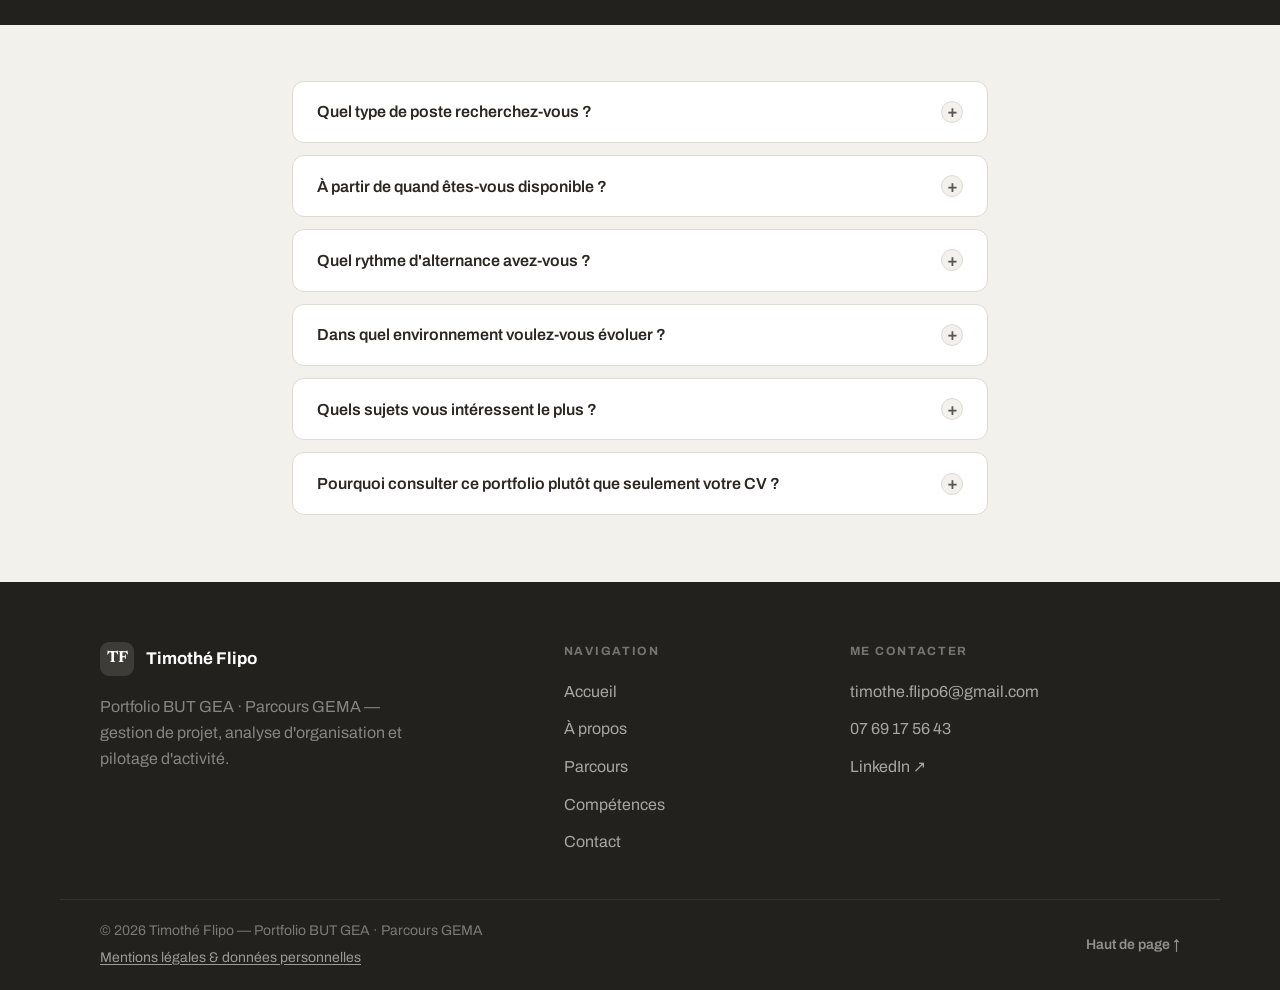
==== commit a31babb3: "Courbes : nettes, ondulantes sur place, et plus discrètes (v217) Trois reproches, un seul changement" ====
--- a/index.html
+++ b/index.html
@@ -8,7 +8,7 @@
   <link rel="preconnect" href="https://fonts.googleapis.com">
   <link rel="preconnect" href="https://fonts.gstatic.com" crossorigin>
   <link href="https://fonts.googleapis.com/css2?family=Archivo:wght@400;500;600;700&amp;family=Newsreader:opsz,wght@6..72,400;6..72,500;6..72,600&amp;display=swap" rel="stylesheet">
-  <link rel="icon" href="favicon.svg?v=216" type="image/svg+xml">
+  <link rel="icon" href="favicon.svg?v=217" type="image/svg+xml">
   <link rel="canonical" href="https://timotheflipo.github.io/portfolio-v2/">
   <meta property="og:type" content="website">
   <meta property="og:locale" content="fr_FR">
@@ -24,7 +24,7 @@
   <!-- Sans JavaScript, les blocs animés à l'apparition doivent rester lisibles :
        la classe est posée avant le premier rendu, et c'est elle qui autorise le masquage. -->
   <script>document.documentElement.classList.add('js');</script>
-  <link rel="stylesheet" href="css/style.css?v=216">
+  <link rel="stylesheet" href="css/style.css?v=217">
 </head>
 <body>
 
@@ -195,7 +195,7 @@
     </div>
   </footer>
 
-  <script src="js/data.js?v=216"></script>
-  <script src="js/main.js?v=216"></script>
+  <script src="js/data.js?v=217"></script>
+  <script src="js/main.js?v=217"></script>
 </body>
 </html>
--- a/css/style.css
+++ b/css/style.css
@@ -866,71 +866,29 @@
 .theme-section { position: relative; isolation: isolate; overflow: hidden; }
 .theme-section > *:not(.fx-curves) { position: relative; z-index: 1; }
 /*
-   Le canvas déborde de 120px sur les quatre côtés : la translation ne
-   peut donc jamais découvrir son bord, et `overflow: hidden` sur la
-   section masque le débord.
+   Le canvas épouse exactement sa section : ce sont les lignes qui
+   ondulent sur place, plus l'image entière qui se déplace. Il n'y a donc
+   plus rien à cacher au-delà des bords.
 */
 .fx-curves {
   position: absolute;
-  top: -120px;
-  left: -120px;
-  width: calc(100% + 240px);
-  height: calc(100% + 240px);
+  inset: 0;
+  width: 100%;
+  height: 100%;
   z-index: 0;
   pointer-events: none;
 
   /* Le tracé apparaît en douceur une fois calculé, plutôt que d'un bloc. */
   opacity: 0;
   transition: opacity 600ms var(--ease-out);
-
-  /*
-     Le mouvement. C'est une translation, donc le compositeur s'en
-     charge : aucun calcul sur le fil principal, soixante images par
-     seconde sans effort, et des clics qui restent instantanés pendant
-     que ça bouge. `will-change` promeut la couche une bonne fois.
-  */
-  will-change: transform;
-  /*
-     Vitesse constante sur une trajectoire fermée, pas un aller-retour.
-     `ease-in-out` sur un `alternate` faisait stagner la dérive à chaque
-     extrémité : on n'y voyait plus aucun mouvement pendant plusieurs
-     secondes. Ici le parcours revient à son point de départ, donc rien
-     ne s'arrête jamais — environ 5px par seconde, à peine perceptible
-     mais jamais immobile.
-  */
-  animation: fxDrift 80s linear infinite;
 }
 
 /*
    Le seul réglage d'intensité : 0 efface les courbes, 1 les rend
-   environ 60% plus présentes qu'ici. Les alphas des traits, dans
+   presque deux fois plus présentes. Les alphas des traits, dans
    initSectionCurves(), sont calibrés pour cette valeur.
 */
-.fx-curves.is-ready { opacity: 0.62; }
-
-/* Les trois sections ne dérivent pas au même moment. */
-.theme-section:nth-of-type(2) .fx-curves { animation-delay: -27s; }
-.theme-section:nth-of-type(3) .fx-curves { animation-delay: -54s; }
-
-/* Une animation qui tourne pour personne reste du travail. */
-.fx-curves.is-paused { animation-play-state: paused; }
-
-/* Huit points qui approchent une ellipse : pas d'angle visible. */
-@keyframes fxDrift {
-  0%    { transform: translate3d(-72px, -34px, 0); }
-  12.5% { transform: translate3d(-30px, -62px, 0); }
-  25%   { transform: translate3d( 34px, -58px, 0); }
-  37.5% { transform: translate3d( 72px, -18px, 0); }
-  50%   { transform: translate3d( 60px,  30px, 0); }
-  62.5% { transform: translate3d( 18px,  62px, 0); }
-  75%   { transform: translate3d(-34px,  56px, 0); }
-  87.5% { transform: translate3d(-68px,  20px, 0); }
-  100%  { transform: translate3d(-72px, -34px, 0); }
-}
-
-@media (prefers-reduced-motion: reduce) {
-  .fx-curves { animation: none; transform: none; will-change: auto; }
-}
+.fx-curves.is-ready { opacity: 0.6; }
 
 /*
    Bandeau de titre. Chaque partie s'ouvre dessus : c'est lui qui dit
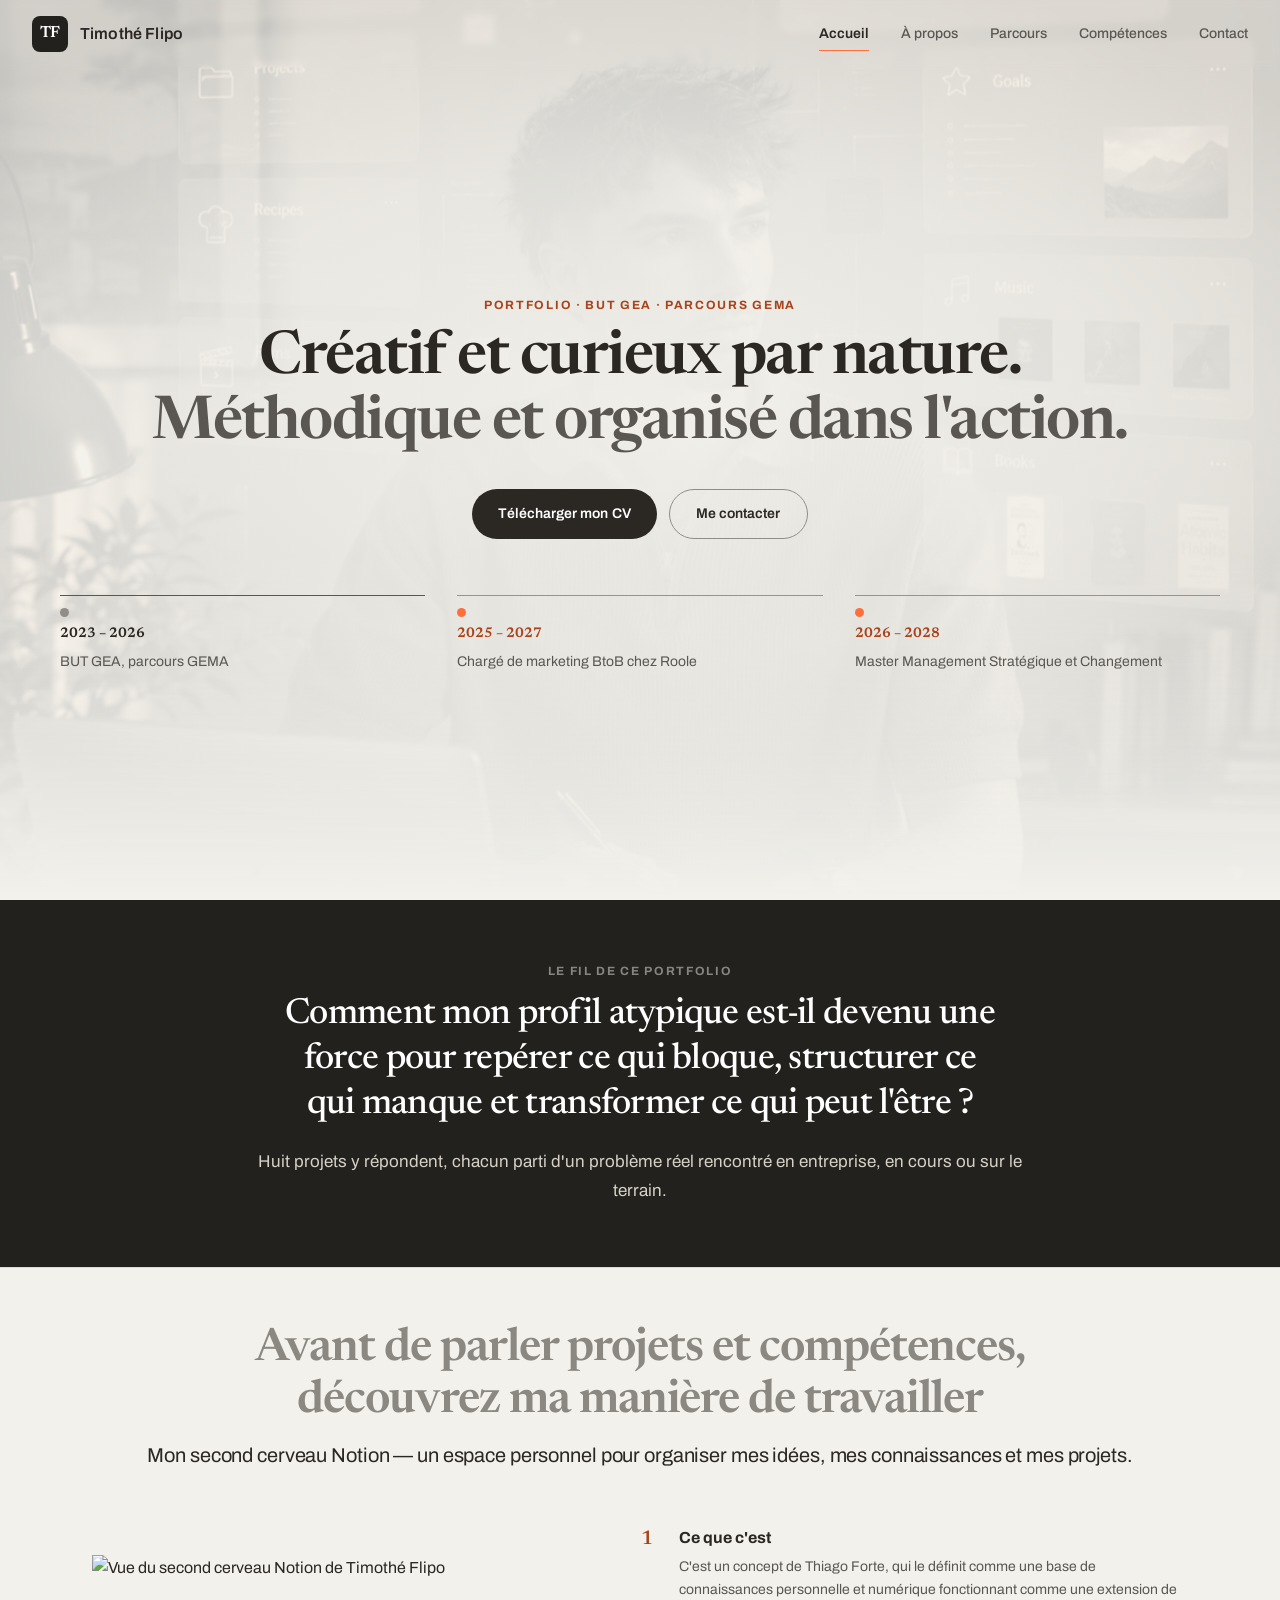
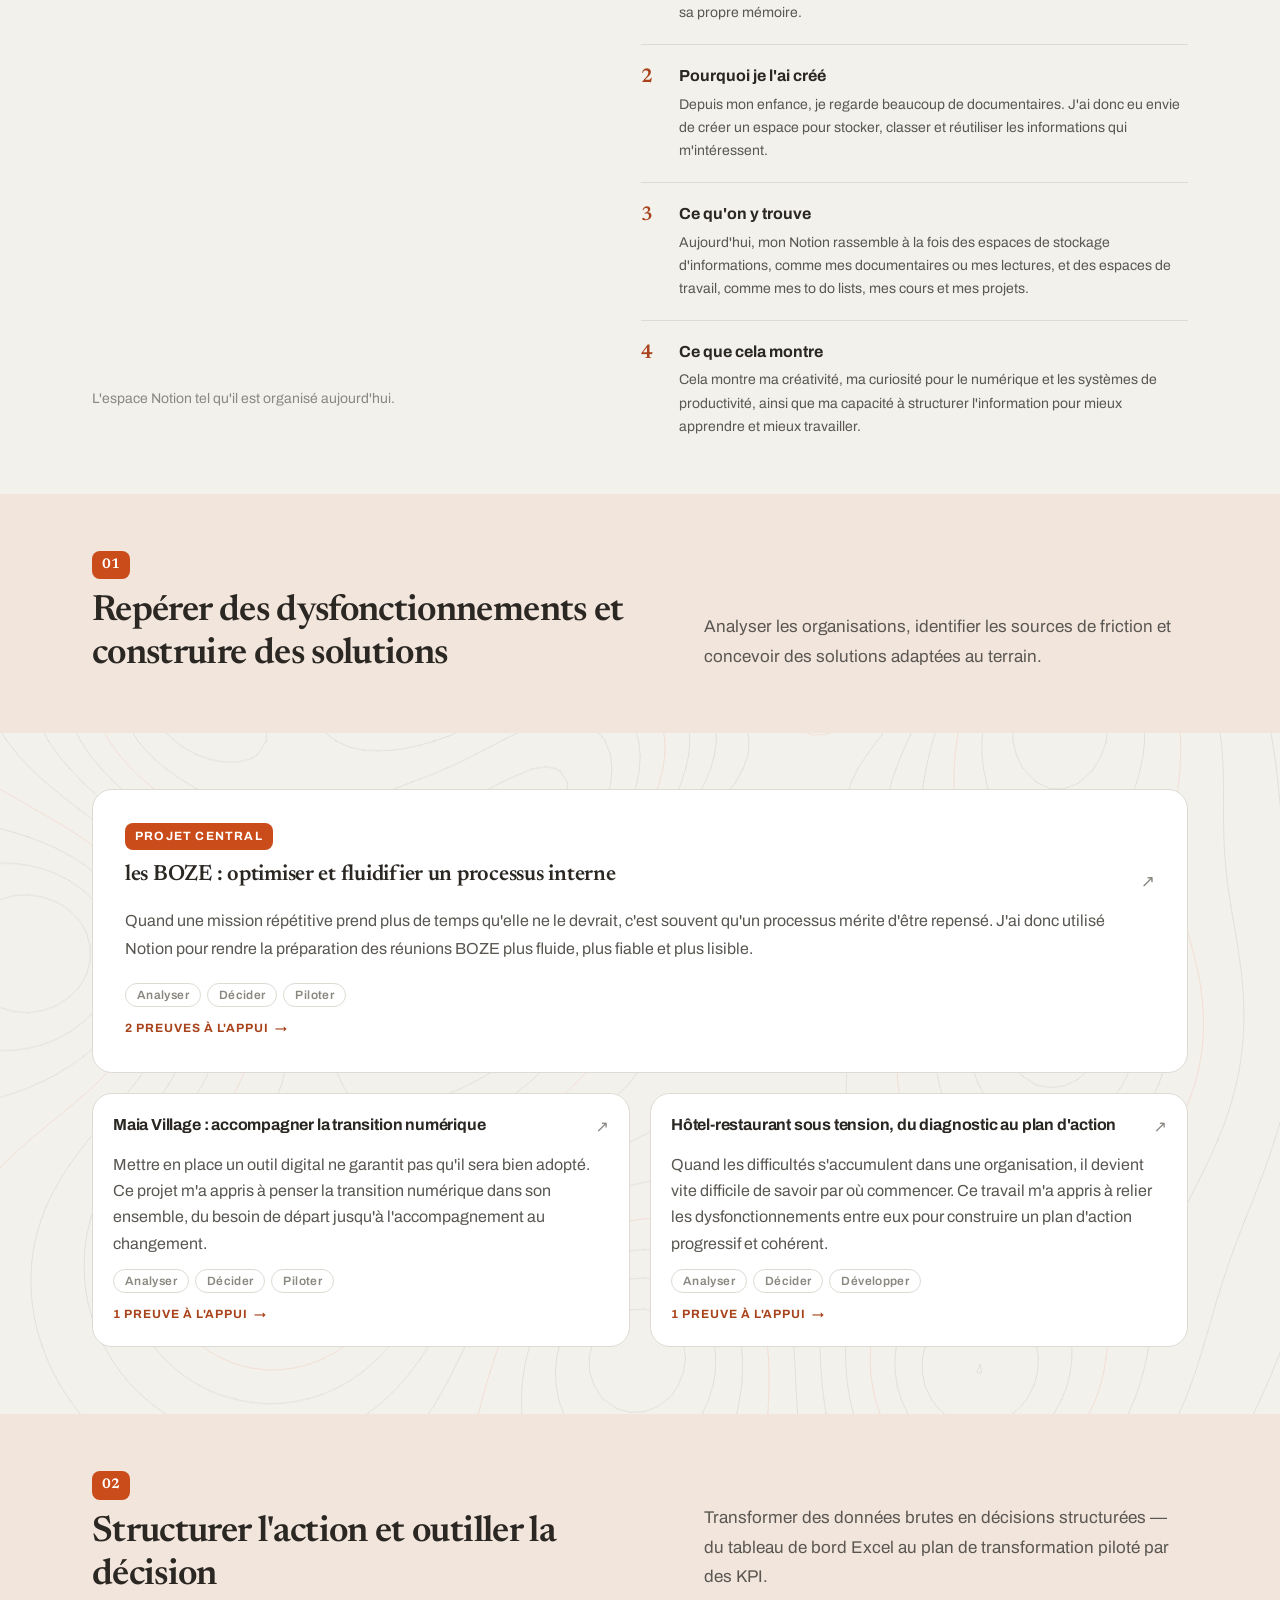
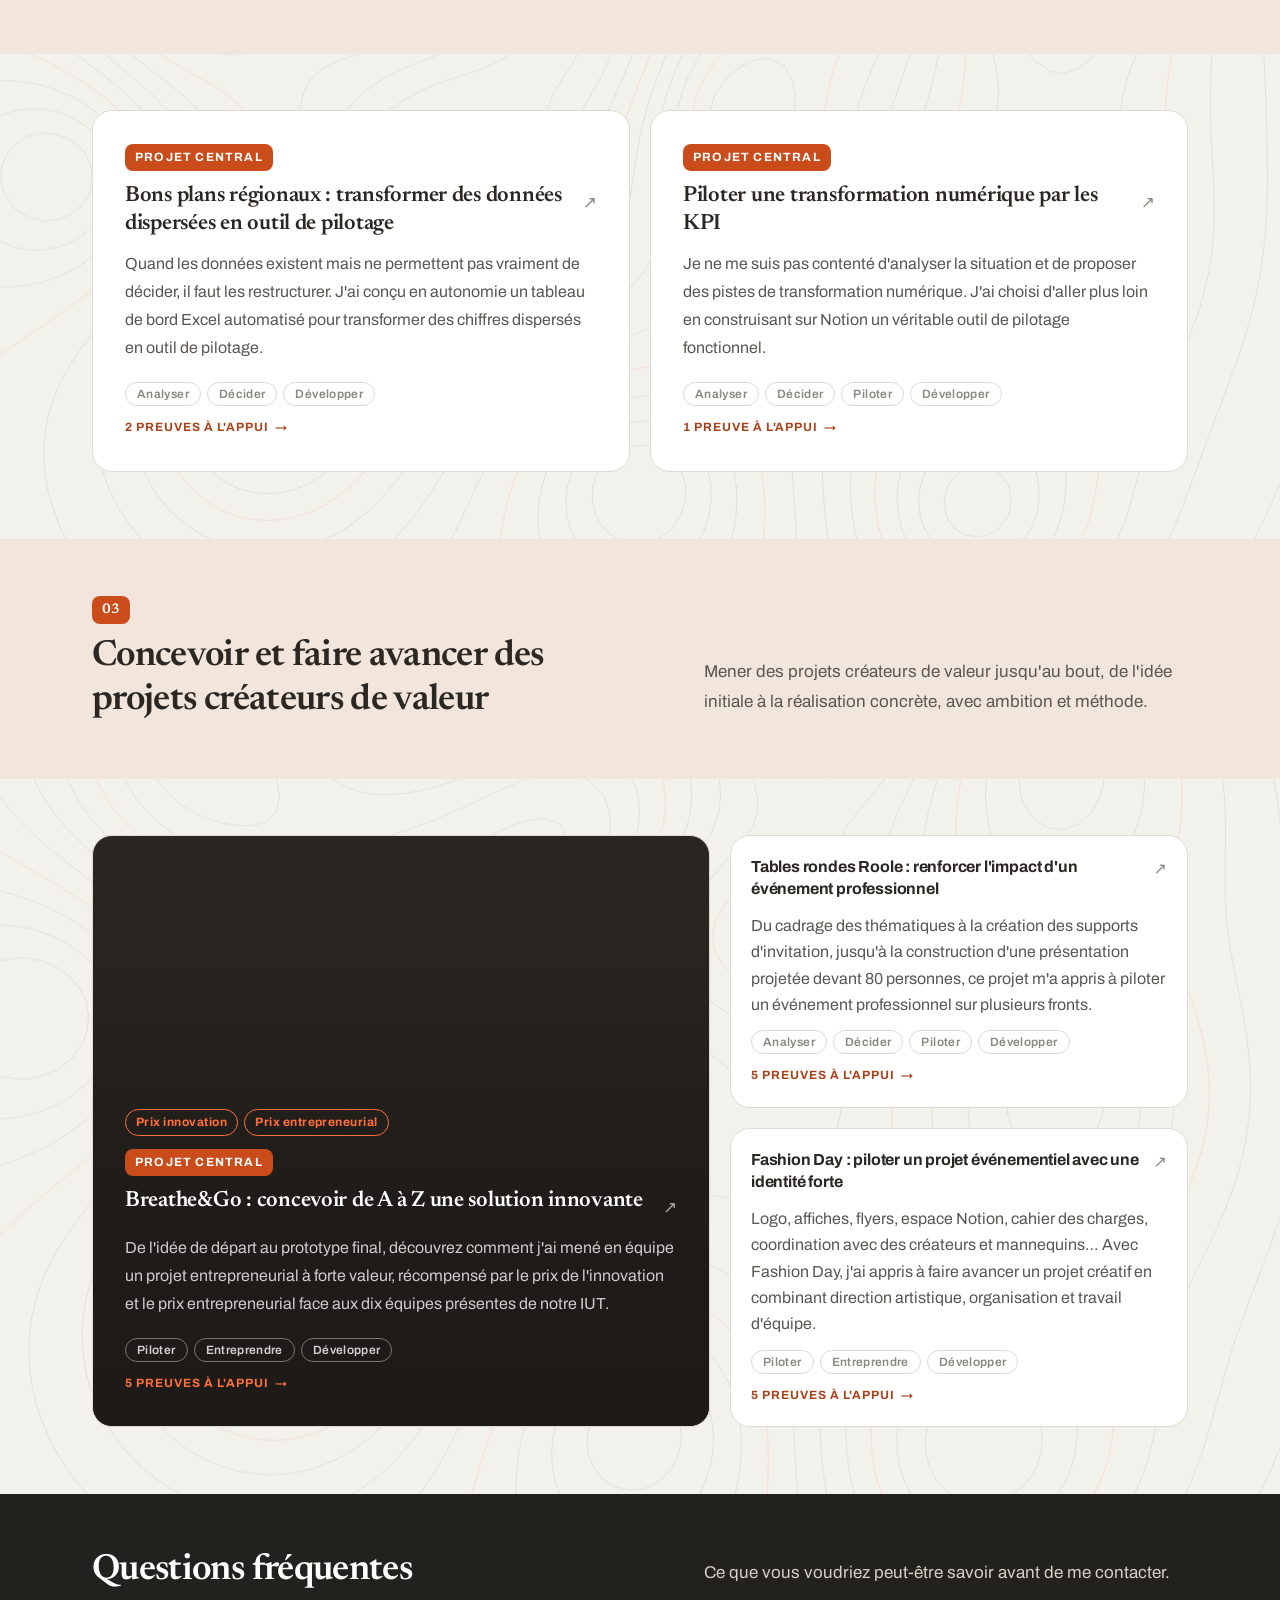
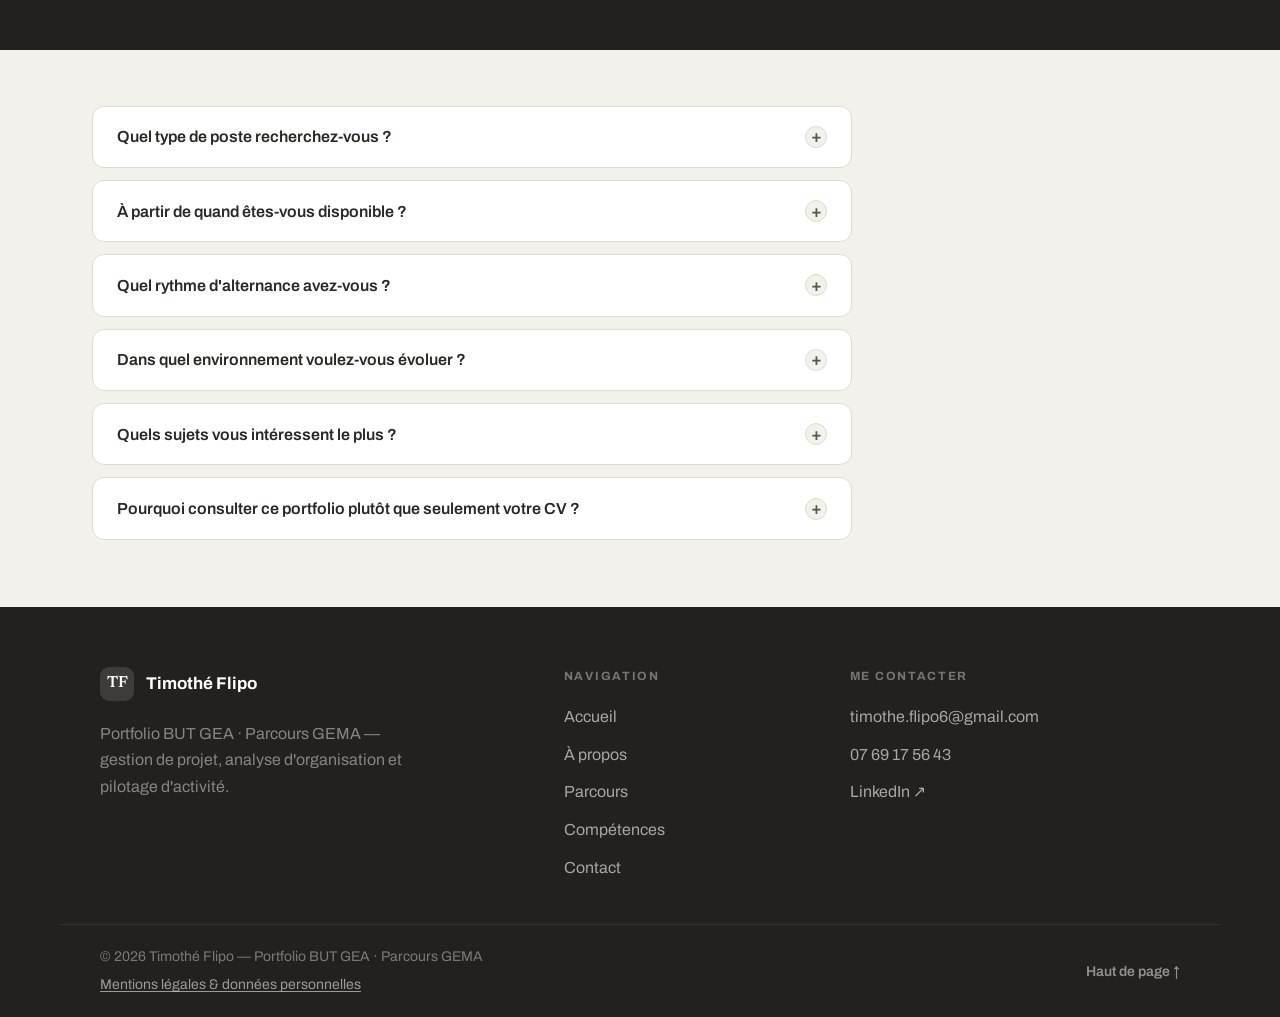
==== commit bf2e6e7f: "Homogénéité : un seul bord gauche, et corrections du hero (v218) Photo du hero — opacité de 0,15 à 0" ====
--- a/index.html
+++ b/index.html
@@ -8,7 +8,7 @@
   <link rel="preconnect" href="https://fonts.googleapis.com">
   <link rel="preconnect" href="https://fonts.gstatic.com" crossorigin>
   <link href="https://fonts.googleapis.com/css2?family=Archivo:wght@400;500;600;700&amp;family=Newsreader:opsz,wght@6..72,400;6..72,500;6..72,600&amp;display=swap" rel="stylesheet">
-  <link rel="icon" href="favicon.svg?v=217" type="image/svg+xml">
+  <link rel="icon" href="favicon.svg?v=218" type="image/svg+xml">
   <link rel="canonical" href="https://timotheflipo.github.io/portfolio-v2/">
   <meta property="og:type" content="website">
   <meta property="og:locale" content="fr_FR">
@@ -24,7 +24,7 @@
   <!-- Sans JavaScript, les blocs animés à l'apparition doivent rester lisibles :
        la classe est posée avant le premier rendu, et c'est elle qui autorise le masquage. -->
   <script>document.documentElement.classList.add('js');</script>
-  <link rel="stylesheet" href="css/style.css?v=217">
+  <link rel="stylesheet" href="css/style.css?v=218">
 </head>
 <body>
 
@@ -195,7 +195,7 @@
     </div>
   </footer>
 
-  <script src="js/data.js?v=217"></script>
-  <script src="js/main.js?v=217"></script>
+  <script src="js/data.js?v=218"></script>
+  <script src="js/main.js?v=218"></script>
 </body>
 </html>
--- a/css/style.css
+++ b/css/style.css
@@ -373,7 +373,7 @@
   align-items: center;
   justify-content: center;
   font-family: var(--font-display);
-  font-weight: 700;
+  font-weight: 600;
   font-size: var(--text-body);
   letter-spacing: -0.01em;
   flex-shrink: 0;
@@ -521,7 +521,7 @@
   border-radius: 12px;
   display: flex; align-items: center; justify-content: center;
   font-family: var(--font-display);
-  font-weight: 700;
+  font-weight: 600;
   font-size: var(--text-body);
   flex-shrink: 0;
 }
@@ -586,7 +586,9 @@
   z-index: 0;
   pointer-events: none;
   background: url("../images/fond-hero.jpg") center / cover no-repeat;
-  opacity: 0.15;
+  /* Assez pour qu'on reconnaisse la scène, pas assez pour qu'elle
+     s'impose — c'est une image de synthèse, elle doit rester un fond. */
+  opacity: 0.20;
   /* Désaturée puis re-réchauffée : la photo prend la température du papier
      au lieu de poser une seconde palette sur la page. */
   filter: grayscale(1) contrast(1.06) sepia(.45) saturate(1.35) hue-rotate(-12deg);
@@ -615,10 +617,10 @@
   inset: 0;
   z-index: 0;
   pointer-events: none;
-  background: radial-gradient(ellipse 58% 42% at 50% 44%,
-    var(--paper) 0%,
-    rgba(242, 241, 236, 0.72) 45%,
-    rgba(242, 241, 236, 0) 78%);
+  background: radial-gradient(ellipse 78% 58% at 50% 46%,
+    rgba(242, 241, 236, 0.92) 0%,
+    rgba(242, 241, 236, 0.60) 48%,
+    rgba(242, 241, 236, 0) 88%);
 }
 
 /* Quand le système demande plus de contraste, la texture s'efface. */
@@ -703,7 +705,11 @@
   align-items: flex-start;
   gap: var(--gap-xs);
   padding-top: var(--gap-sm);
-  border-top: 1px solid var(--rule-soft);
+  /*
+     `--rule-soft` sur le papier, c'est 1,09:1 : le filet était là, mais
+     littéralement invisible. Le gris du texte secondaire donne 6,6:1.
+  */
+  border-top: 1.5px solid var(--stone);
   min-width: 0;
 }
 .htl-item[data-status="current"] { border-top-color: var(--accent); }
@@ -755,7 +761,14 @@
   color: var(--night-text);
   padding: calc(var(--section-gap) * 1.1) var(--gap-md);
 }
-.band-inner { max-width: 780px; margin: 0 auto; }
+/*
+   Centré, comme l'accroche du hero. Ce sont les deux seuls blocs du site
+   à ne pas être alignés à gauche : l'accroche et la question à laquelle
+   les huit projets répondent.
+*/
+.band-inner { max-width: 820px; margin: 0 auto; text-align: center; }
+.band-inner .eyebrow { margin-left: auto; margin-right: auto; }
+.band-answer { margin-left: auto; margin-right: auto; }
 .band-eyebrow { color: rgba(255,255,255,0.45); }
 .band-question {
   font-family: var(--font-display);
@@ -844,7 +857,7 @@
   font-weight: 700;
   color: var(--ink);
   letter-spacing: 0;
-  margin-bottom: 2px;
+  margin-bottom: var(--gap-xs);
 }
 .notion-block-text p { font-size: var(--text-body-sm); color: var(--stone); line-height: 1.65; }
 
@@ -899,7 +912,7 @@
 .ts-band {
   background-color: var(--sand);
   color: var(--stone);
-  padding: var(--section-gap) var(--gap-md);
+  padding: var(--section-gap) 0;
 }
 /*
    Deux colonnes : le titre à gauche, le chapeau aligné sur sa dernière
@@ -909,6 +922,7 @@
 .ts-band-inner {
   max-width: var(--page-max);
   margin: 0 auto;
+  padding: 0 var(--gap-md);
   display: grid;
   grid-template-columns: 1.15fr 1fr;
   gap: var(--gap-lg);
@@ -1062,11 +1076,11 @@
   align-items: flex-start;
   justify-content: space-between;
   gap: var(--gap);
-  margin-bottom: 0.75rem;
+  margin-bottom: var(--gap-sm);
 }
 .pcf-top h3 {
   font-family: var(--font-display);
-  font-weight: 800;
+  font-weight: 600;
   font-size: var(--text-heading-sm);
   color: var(--ink);
   line-height: 1.25;
@@ -1076,14 +1090,14 @@
   color: var(--ash);
   flex-shrink: 0;
   transition: transform var(--dur-hover) var(--ease-out), color var(--dur-hover) var(--ease-out);
-  margin-top: 3px;
+  margin-top: var(--gap-xs);
 }
 
 .proj-card-featured p {
   font-size: var(--text-body);
   color: var(--stone);
   line-height: 1.75;
-  margin-bottom: 1.25rem;
+  margin-bottom: var(--gap);
 }
 
 /* Partie 3 : un projet en pleine image, deux projets à côté. */
@@ -1140,7 +1154,7 @@
     rgba(28, 25, 22, 0.05) 100%);
 }
 .pcf-img-body { position: relative; z-index: 1; padding: var(--gap-md); }
-.pcf-awards { display: flex; flex-wrap: wrap; gap: var(--gap-xs); margin-bottom: 0.75rem; }
+.pcf-awards { display: flex; flex-wrap: wrap; gap: var(--gap-xs); margin-bottom: var(--gap-sm); }
 /* Deux prix réellement obtenus : contour orange, comme les autres
    marqueurs de distinction du site. */
 .pcf-award {
@@ -1188,7 +1202,7 @@
   display: flex;
   align-items: flex-start;
   justify-content: space-between;
-  margin-bottom: 8px;
+  margin-bottom: var(--gap-sm);
 }
 .proj-card h3 {
   font-family: var(--font-body);
@@ -1209,7 +1223,7 @@
   font-size: var(--text-body);
   color: var(--stone);
   line-height: 1.65;
-  margin-bottom: 14px;
+  margin-bottom: var(--gap-sm);
 }
 .proj-tags { display: flex; flex-wrap: wrap; gap: var(--gap-xs); }
 .proj-tag {
@@ -1282,7 +1296,7 @@
 }
 
 
-.comp-modal-header { margin-bottom: 1.5rem; padding-right: 2.5rem; }
+.comp-modal-header { margin-bottom: var(--gap); padding-right: 2.5rem; }
 .comp-modal-eyebrow {
   display: block;
   font-size: var(--text-caption);
@@ -1290,11 +1304,11 @@
   letter-spacing: 0.2em;
   text-transform: uppercase;
   color: var(--stone);
-  margin-bottom: 8px;
+  margin-bottom: var(--gap-sm);
 }
 .comp-modal-project {
   font-family: var(--font-display);
-  font-weight: 700;
+  font-weight: 600;
   font-size: var(--text-heading-sm);
   color: var(--ink);
   line-height: 1.25;
@@ -1311,7 +1325,7 @@
   display: flex;
   align-items: center;
   gap: var(--gap-sm);
-  margin-bottom: 7px;
+  margin-bottom: var(--gap-xs);
 }
 .comp-detail-dot {
   width: 8px; height: 8px;
@@ -1342,7 +1356,7 @@
   font-size: var(--text-body);
   color: var(--ink);
   line-height: 1.55;
-  margin-bottom: 6px;
+  margin-bottom: var(--gap-xs);
 }
 .comp-detail-example {
   font-size: var(--text-body);
@@ -1364,7 +1378,7 @@
    SECTION 6 — FAQ
    ============================================ */
 .faq-list {
-  max-width: 760px;
+  max-width: var(--page-max);
   margin: 0 auto;
   padding: var(--section-gap) var(--gap-md) calc(var(--section-gap) * 1.2);
   display: flex;
@@ -1372,6 +1386,7 @@
   gap: var(--gap-sm);
 }
 .faq-item {
+  max-width: 760px;
   background-color: var(--white);
   border-radius: var(--radius);
   border: 1px solid var(--rule-soft);
@@ -1447,7 +1462,7 @@
   gap: var(--gap-md);
 }
 .footer-brand { max-width: 330px; }
-.footer-logo { display: flex; align-items: center; gap: var(--gap-sm); margin-bottom: 1.1rem; }
+.footer-logo { display: flex; align-items: center; gap: var(--gap-sm); margin-bottom: var(--gap); }
 .footer-logo-mark {
   width: 34px; height: 34px;
   background-color: rgba(255,255,255,0.12);
@@ -1456,14 +1471,14 @@
   display: flex; align-items: center; justify-content: center;
   font-family: var(--font-display);
   font-size: var(--text-body);
-  font-weight: 700;
+  font-weight: 600;
 }
 .footer-name { font-size: var(--text-prose); color: var(--white); font-weight: 700; }
 .footer-tagline { font-size: var(--text-body); color: rgba(255,255,255,0.45); line-height: 1.65; }
 .footer-col { display: flex; flex-direction: column; gap: var(--gap-sm); }
 .footer-col-title {
   font-size: var(--text-caption); font-weight: 700; letter-spacing: 0.14em; text-transform: uppercase;
-  color: rgba(255,255,255,0.38); margin-bottom: 0.35rem;
+  color: rgba(255,255,255,0.38); margin-bottom: var(--gap-xs);
 }
 .footer-col a {
   font-size: var(--text-body); color: rgba(255,255,255,0.6); width: fit-content;
@@ -1489,49 +1504,65 @@
 /* ============================================
    PAGE HERO (pages internes)
    ============================================ */
+/*
+   En-tête des pages internes. Il était centré, seul de son espèce : tout
+   le reste du site aligne ses titres à gauche. Il reprend maintenant la
+   composition des bandeaux de partie — titre à gauche, chapeau aligné
+   sur sa dernière ligne à droite — sans toucher au balisage.
+*/
 .page-hero {
   background-color: var(--paper);
-  padding: calc(var(--header-h) + 5rem) 2rem 5rem;
-  text-align: center;
+  max-width: var(--page-max);
+  margin: 0 auto;
+  padding: calc(var(--header-h) + var(--section-gap)) var(--gap-md) var(--gap-lg);
+  /* Même bord gauche que le contenu de toutes les autres pages. */
+  display: grid;
+  grid-template-columns: 1.15fr 1fr;
+  column-gap: var(--gap-lg);
+  row-gap: var(--gap);
+  /*
+     Alignement sur la première ligne, pas sur le bas. Les chapeaux vont
+     de deux à six lignes selon la page : aligner les bas faisait glisser
+     « Parcours » au milieu du bloc, très loin de son ancre de lecture.
+  */
+  align-items: baseline;
 }
 .page-hero h1 {
+  grid-column: 1;
+  grid-row: 1;
   font-family: var(--font-display);
-  font-weight: 800;
+  font-weight: 600;
   font-size: var(--text-display);
-  margin-bottom: 1rem;
+  letter-spacing: -0.025em;
+  margin-bottom: 0;
   opacity: 0;
   animation: fadeUp var(--dur-reveal) var(--ease-out) 44ms forwards;
 }
 .page-hero p {
-  color: var(--stone);
-  max-width: 540px;
-  margin: 0 auto;
+  grid-column: 2;
+  grid-row: 1;
+  color: var(--stone);
   font-size: var(--text-prose);
-  line-height: 1.75;
+  line-height: 1.7;
   opacity: 0;
   animation: fadeUp var(--dur-reveal) var(--ease-out) 88ms forwards;
 }
-.page-divider {
-  width: 36px;
-  height: 3px;
-  background-color: var(--ink);
-  border-radius: 2px;
-  margin: 1.75rem auto 0;
-  opacity: 0;
-  animation: fadeUp var(--dur-reveal) var(--ease-out) 132ms forwards;
-}
-
 /* ============================================
    PAGE À PROPOS
    ============================================ */
 .about-layout {
-  max-width: 1080px;
+  max-width: var(--page-max);
   margin: 0 auto;
-  padding: calc(var(--header-h) + 5rem) 2rem 7rem;
+  padding: calc(var(--header-h) + var(--section-gap)) var(--gap-md) calc(var(--section-gap) * 1.3);
   display: grid;
   grid-template-columns: 1fr 300px;
   gap: var(--gap-lg);
-  align-items: start;
+  /*
+     La photo était collée en haut et accompagnait le défilement : le bas
+     de la colonne restait vide pendant que le texte continuait. Elle se
+     cale maintenant au milieu du texte, en face de lui.
+  */
+  align-items: center;
 }
 .about-eyebrow {
   font-size: var(--text-body-sm);
@@ -1539,29 +1570,31 @@
   letter-spacing: 0.12em;
   text-transform: uppercase;
   color: var(--stone);
-  margin-bottom: 0.9rem;
+  margin-bottom: var(--gap-sm);
 }
 .about-title {
   font-family: var(--font-display);
   font-size: var(--text-display);
-  font-weight: 800;
-  color: var(--ink);
-  line-height: 1.28;
-  margin-bottom: 2.5rem;
+  font-weight: 600;
+  color: var(--ink);
+  line-height: 1.08;
+  letter-spacing: -0.025em;
+  margin-bottom: var(--gap-md);
 }
 .about-lede { margin-bottom: var(--gap-md); }
+/* La colonne s'élargit avec la page, pas la ligne de texte : au-delà
+   d'une quarantaine de caractères l'œil perd le début de la ligne. */
+.about-prose, .about-lede { max-width: 42em; }
 .about-prose p {
   font-size: var(--text-prose);
   line-height: 1.9;
   color: var(--stone);
-  margin-bottom: 1.6rem;
+  margin-bottom: var(--gap);
 }
 .about-prose p:last-child {
   margin-bottom: 0;
 }
 .about-photo-wrap {
-  position: sticky;
-  top: calc(var(--header-h) + 2rem);
   border-radius: var(--radius);
   overflow: hidden;
   box-shadow: var(--shadow);
@@ -1570,6 +1603,11 @@
   width: 100%;
   height: auto;
   display: block;
+}
+
+@media (max-width: 860px) {
+  .page-hero { grid-template-columns: 1fr; gap: var(--gap); align-items: start; }
+  .page-hero p { grid-column: 1; grid-row: auto; padding-bottom: 0; }
 }
 
 @media (max-width: 760px) {
@@ -1587,18 +1625,20 @@
    ============================================ */
 .timeline-section {
   background-color: var(--paper);
-  padding: 4.5rem 0 8rem;
+  padding: var(--section-gap) 0 calc(var(--section-gap) * 1.4);
 }
 .timeline-wrap {
-  max-width: 760px;
+  max-width: var(--page-max);
   margin: 0 auto;
-  padding: 0 1.5rem;
-}
+  padding: 0 var(--gap-md);
+}
+/* La frise garde sa largeur de lecture, mais calée à gauche. */
+.tl { max-width: 780px; }
 .timeline-legend {
   display: flex;
-  justify-content: center;
+  justify-content: flex-start;
   gap: var(--gap-md);
-  margin-bottom: 3.5rem;
+  margin-bottom: var(--gap-lg);
   flex-wrap: wrap;
 }
 .legend-item {
@@ -1707,7 +1747,7 @@
   text-transform: uppercase;
   padding: 3px 10px;
   border-radius: var(--radius-pill);
-  margin-bottom: 11px;
+  margin-bottom: var(--gap-sm);
 }
 .tl-chip--formation {
   background: rgba(43, 39, 35, 0.08);
@@ -1744,14 +1784,14 @@
   font-weight: 700;
   color: var(--ink);
   line-height: 1.32;
-  margin-bottom: 6px;
+  margin-bottom: var(--gap-xs);
 }
 .tl-card--central h3 { font-size: var(--text-subheading); }
 .tl-meta {
   font-size: var(--text-body-sm);
   color: var(--stone);
   font-weight: 600;
-  margin-bottom: 11px;
+  margin-bottom: var(--gap-sm);
 }
 .tl-meta strong { color: var(--stone); font-weight: 600; }
 .tl-card > p {
@@ -1764,7 +1804,7 @@
 /* ── Zone regroupant les expériences vécues pendant le BUT ── */
 /* Décalée à droite : sous-partie rattachée à la formation au-dessus */
 .tl-group {
-  margin-top: 1.5rem;
+  margin-top: var(--gap);
   margin-left: 2rem;
   background: var(--paper);
   border: 1px solid var(--rule-soft);
@@ -1780,7 +1820,7 @@
   letter-spacing: 0.08em;
   text-transform: uppercase;
   color: var(--accent-ink);
-  margin-bottom: 1.6rem;
+  margin-bottom: var(--gap);
 }
 .tl-group-head::before {
   content: '';
@@ -1825,7 +1865,7 @@
   align-items: center;
   gap: var(--gap-sm);
   flex-wrap: wrap;
-  margin-bottom: 5px;
+  margin-bottom: var(--gap-xs);
 }
 .tl-exp-head h4 {
   font-family: var(--font-body);
@@ -1839,7 +1879,7 @@
   font-size: var(--text-body-sm);
   color: var(--ash);
   font-weight: 500;
-  margin-bottom: 8px;
+  margin-bottom: var(--gap-sm);
 }
 .tl-exp-meta strong { color: var(--stone); font-weight: 600; }
 .tl-exp > p {
@@ -1850,7 +1890,7 @@
 }
 .tl-exp-note {
   display: inline-block;
-  margin-top: 10px;
+  margin-top: var(--gap-sm);
   font-size: var(--text-caption);
   font-weight: 700;
   letter-spacing: 0.04em;
@@ -1865,9 +1905,10 @@
 /* ============================================
    COMPÉTENCES INFORMATIQUES — CARTES FLIP 3D
    ============================================ */
+/* Elle suit directement l'en-tête de page, qui porte déjà sa marge basse. */
 .skills-tech-section {
   background-color: var(--paper);
-  padding: 1.5rem 0 1rem;
+  padding: 0 0 var(--section-gap);
 }
 .skills-tech-head {
   text-align: left;
@@ -1875,7 +1916,7 @@
   margin: 0 auto 3rem;
   padding: 0 2rem;
 }
-.skills-tech-head h2 { margin-bottom: 0.7rem; }
+.skills-tech-head h2 { margin-bottom: var(--gap-sm); }
 .skills-tech-head p {
   color: var(--stone);
   font-size: var(--text-body);
@@ -1945,7 +1986,7 @@
   border: 1px solid var(--rule-soft);
   color: var(--ink);
   font-family: var(--font-display);
-  font-weight: 800;
+  font-weight: 600;
   font-size: var(--text-heading-sm);
   letter-spacing: 0.02em;
   overflow: hidden;
@@ -1968,7 +2009,7 @@
 }
 .skill-name {
   font-family: var(--font-display);
-  font-weight: 700;
+  font-weight: 600;
   font-size: var(--text-subheading);
   color: var(--ink);
   line-height: 1.3;
@@ -1986,7 +2027,7 @@
 }
 .skill-level-value {
   font-family: var(--font-display);
-  font-weight: 700;
+  font-weight: 600;
   font-size: var(--text-body);
   color: var(--ink);
 }
@@ -2020,7 +2061,7 @@
   text-transform: uppercase;
   font-weight: 700;
   color: var(--stone);
-  margin-bottom: 6px;
+  margin-bottom: var(--gap-xs);
 }
 .skill-back-desc {
   font-size: var(--text-body);
@@ -2064,7 +2105,7 @@
    ============================================ */
 .competences-section {
   background-color: var(--paper);
-  padding: 4rem 0 9rem;
+  padding: var(--section-gap) 0 calc(var(--section-gap) * 1.4);
 }
 .comp-section-head {
   text-align: left;
@@ -2072,7 +2113,7 @@
   margin: 0 auto 2.5rem;
   padding: 0 2rem;
 }
-.comp-section-head h2 { margin-bottom: 0.7rem; }
+.comp-section-head h2 { margin-bottom: var(--gap-sm); }
 .comp-section-head p {
   color: var(--stone);
   font-size: var(--text-body);
@@ -2229,7 +2270,7 @@
   display: flex;
   align-items: baseline;
   gap: var(--gap-sm);
-  margin-bottom: 0.65rem;
+  margin-bottom: var(--gap-sm);
   padding-bottom: 0.4rem;
   border-bottom: 1px solid rgba(0,0,0,0.08);
 }
@@ -2267,7 +2308,7 @@
   display: inline-flex;
   align-items: center;
   gap: var(--gap-xs);
-  margin-top: 1px;
+  margin-top: var(--gap-xs);
   font-size: var(--text-caption);
   font-weight: 700;
   letter-spacing: 0.03em;
@@ -2405,7 +2446,7 @@
   display: grid;
   grid-template-columns: 1fr 44px 1fr;
   align-items: start;
-  margin-bottom: 1.75rem;
+  margin-bottom: var(--gap-md);
 }
 
 /* Point sur l'axe */
@@ -2454,7 +2495,7 @@
   display: flex;
   align-items: center;
   justify-content: space-between;
-  margin-bottom: 0.7rem;
+  margin-bottom: var(--gap-sm);
 }
 .pcard-type {
   font-size: var(--text-caption);
@@ -2480,10 +2521,10 @@
 /* Titre */
 .pcard-title {
   font-size: var(--text-prose);
-  font-weight: 800;
+  font-weight: 700;
   color: var(--ink);
   line-height: 1.3;
-  margin-bottom: 0.35rem;
+  margin-bottom: var(--gap-xs);
 }
 .pcard--featured .pcard-title { font-size: var(--text-prose); }
 .pcard-mention {
@@ -2499,7 +2540,7 @@
   gap: var(--gap-xs);
   font-size: var(--text-body-sm);
   color: var(--stone);
-  margin-bottom: 0.75rem;
+  margin-bottom: var(--gap-sm);
 }
 .pcard-org svg { flex-shrink: 0; opacity: 0.55; }
 
@@ -2508,7 +2549,7 @@
   font-size: var(--text-body);
   color: var(--stone);
   line-height: 1.65;
-  margin-bottom: 0.9rem;
+  margin-bottom: var(--gap-sm);
 }
 
 /* Tags partagés */
@@ -2545,7 +2586,7 @@
   display: flex;
   align-items: center;
   gap: var(--gap);
-  margin-bottom: 1.5rem;
+  margin-bottom: var(--gap);
 }
 .pdest-line {
   flex: 1;
@@ -2589,14 +2630,14 @@
   background: var(--accent-wash);
   color: var(--stone);
   border: 1px solid var(--rule-soft);
-  margin-bottom: 0.75rem;
+  margin-bottom: var(--gap-sm);
 }
 .pdest-title {
   font-size: var(--text-subheading);
-  font-weight: 800;
+  font-weight: 700;
   color: var(--ink);
   line-height: 1.3;
-  margin-bottom: 0.45rem;
+  margin-bottom: var(--gap-sm);
 }
 .pdest-org {
   display: flex;
@@ -2610,7 +2651,7 @@
   font-size: var(--text-body);
   color: var(--stone);
   line-height: 1.7;
-  margin-bottom: 0.9rem;
+  margin-bottom: var(--gap-sm);
 }
 .pdest-tags span {
   background: var(--accent-wash);
@@ -2643,28 +2684,28 @@
    ============================================ */
 .contact-section {
   background-color: var(--paper);
-  padding: 5rem 0 9rem;
+  padding: var(--section-gap) 0 calc(var(--section-gap) * 1.4);
 }
 .contact-layout {
   display: grid;
   grid-template-columns: 1fr 1.3fr;
   gap: var(--gap-lg);
-  max-width: 1040px;
+  max-width: var(--page-max);
   margin: 0 auto;
-  padding: 0 2rem;
+  padding: 0 var(--gap-md);
   align-items: start;
 }
 .contact-info-title {
   font-family: var(--font-display);
-  font-weight: 800;
+  font-weight: 600;
   font-size: var(--text-heading-lg);
-  margin-bottom: 0.75rem;
+  margin-bottom: var(--gap-sm);
 }
 .contact-info > p {
   color: var(--stone);
   font-size: var(--text-body);
   line-height: 1.75;
-  margin-bottom: 2.5rem;
+  margin-bottom: var(--gap-md);
 }
 .contact-items { display: flex; flex-direction: column; gap: var(--gap-sm); }
 .contact-item {
@@ -2686,7 +2727,7 @@
   letter-spacing: 0.1em;
   color: var(--ash);
   display: block;
-  margin-bottom: 2px;
+  margin-bottom: var(--gap-xs);
   font-weight: 700;
 }
 .contact-val {
@@ -2695,7 +2736,7 @@
   color: var(--ink);
 }
 .contact-avail {
-  margin-top: 1.75rem;
+  margin-top: var(--gap-md);
   padding: 1.1rem 1.25rem;
   background-color: var(--white);
   border-radius: var(--radius);
@@ -2708,7 +2749,7 @@
 .contact-avail strong {
   color: var(--ink);
   display: block;
-  margin-bottom: 5px;
+  margin-bottom: var(--gap-xs);
   font-size: var(--text-body);
   font-weight: 700;
 }
@@ -2723,12 +2764,12 @@
 }
 .form-heading {
   font-family: var(--font-display);
-  font-weight: 700;
+  font-weight: 600;
   font-size: var(--text-heading);
-  margin-bottom: 0.5rem;
-}
-.form-sub { font-size: var(--text-body); color: var(--stone); margin-bottom: 2rem; }
-.form-group { margin-bottom: 1.25rem; }
+  margin-bottom: var(--gap-sm);
+}
+.form-sub { font-size: var(--text-body); color: var(--stone); margin-bottom: var(--gap-md); }
+.form-group { margin-bottom: var(--gap); }
 .form-group label {
   display: block;
   font-size: var(--text-caption);
@@ -2736,7 +2777,7 @@
   text-transform: uppercase;
   letter-spacing: 0.1em;
   color: var(--stone);
-  margin-bottom: 7px;
+  margin-bottom: var(--gap-xs);
 }
 .form-group input,
 .form-group textarea {
@@ -2765,7 +2806,7 @@
   justify-content: center;
   gap: var(--gap-sm);
   width: 100%;
-  margin-top: 0.5rem;
+  margin-top: var(--gap-sm);
   padding: 14px 28px;
   background-color: var(--ink);
   color: var(--white);
@@ -2785,7 +2826,7 @@
 
 /* Message de statut du formulaire (succès / erreur) */
 .form-status {
-  margin-top: 1rem;
+  margin-top: var(--gap);
   font-size: var(--text-body);
   font-weight: 600;
   line-height: 1.5;
@@ -2904,14 +2945,16 @@
    Le V1 n'en avait aucune, alors que le formulaire de contact
    collecte un nom, une adresse e-mail et un message.
    ============================================ */
-.legal { background-color: var(--paper); padding: var(--section-gap) var(--gap-md) calc(var(--section-gap) * 1.4); }
+.legal { background-color: var(--paper); padding: var(--section-gap) 0 calc(var(--section-gap) * 1.4); }
 .legal-inner {
-  max-width: var(--prose-max);
+  max-width: var(--page-max);
   margin: 0 auto;
+  padding: 0 var(--gap-md);
   display: flex;
   flex-direction: column;
   gap: var(--gap-lg);
 }
+.legal-block { max-width: var(--prose-max); }
 .legal-block .section-title { font-size: var(--text-heading-sm); margin-bottom: var(--gap-sm); }
 .legal-block .prose a { color: var(--accent-ink); text-decoration: underline; text-underline-offset: 2px; }
 .legal-list { display: flex; flex-direction: column; margin-top: var(--gap); }
@@ -2942,7 +2985,7 @@
 
 .footer-legal {
   display: block;
-  margin-top: 4px;
+  margin-top: var(--gap-xs);
   color: rgba(255,255,255,0.55);
   text-decoration: underline;
   text-underline-offset: 2px;
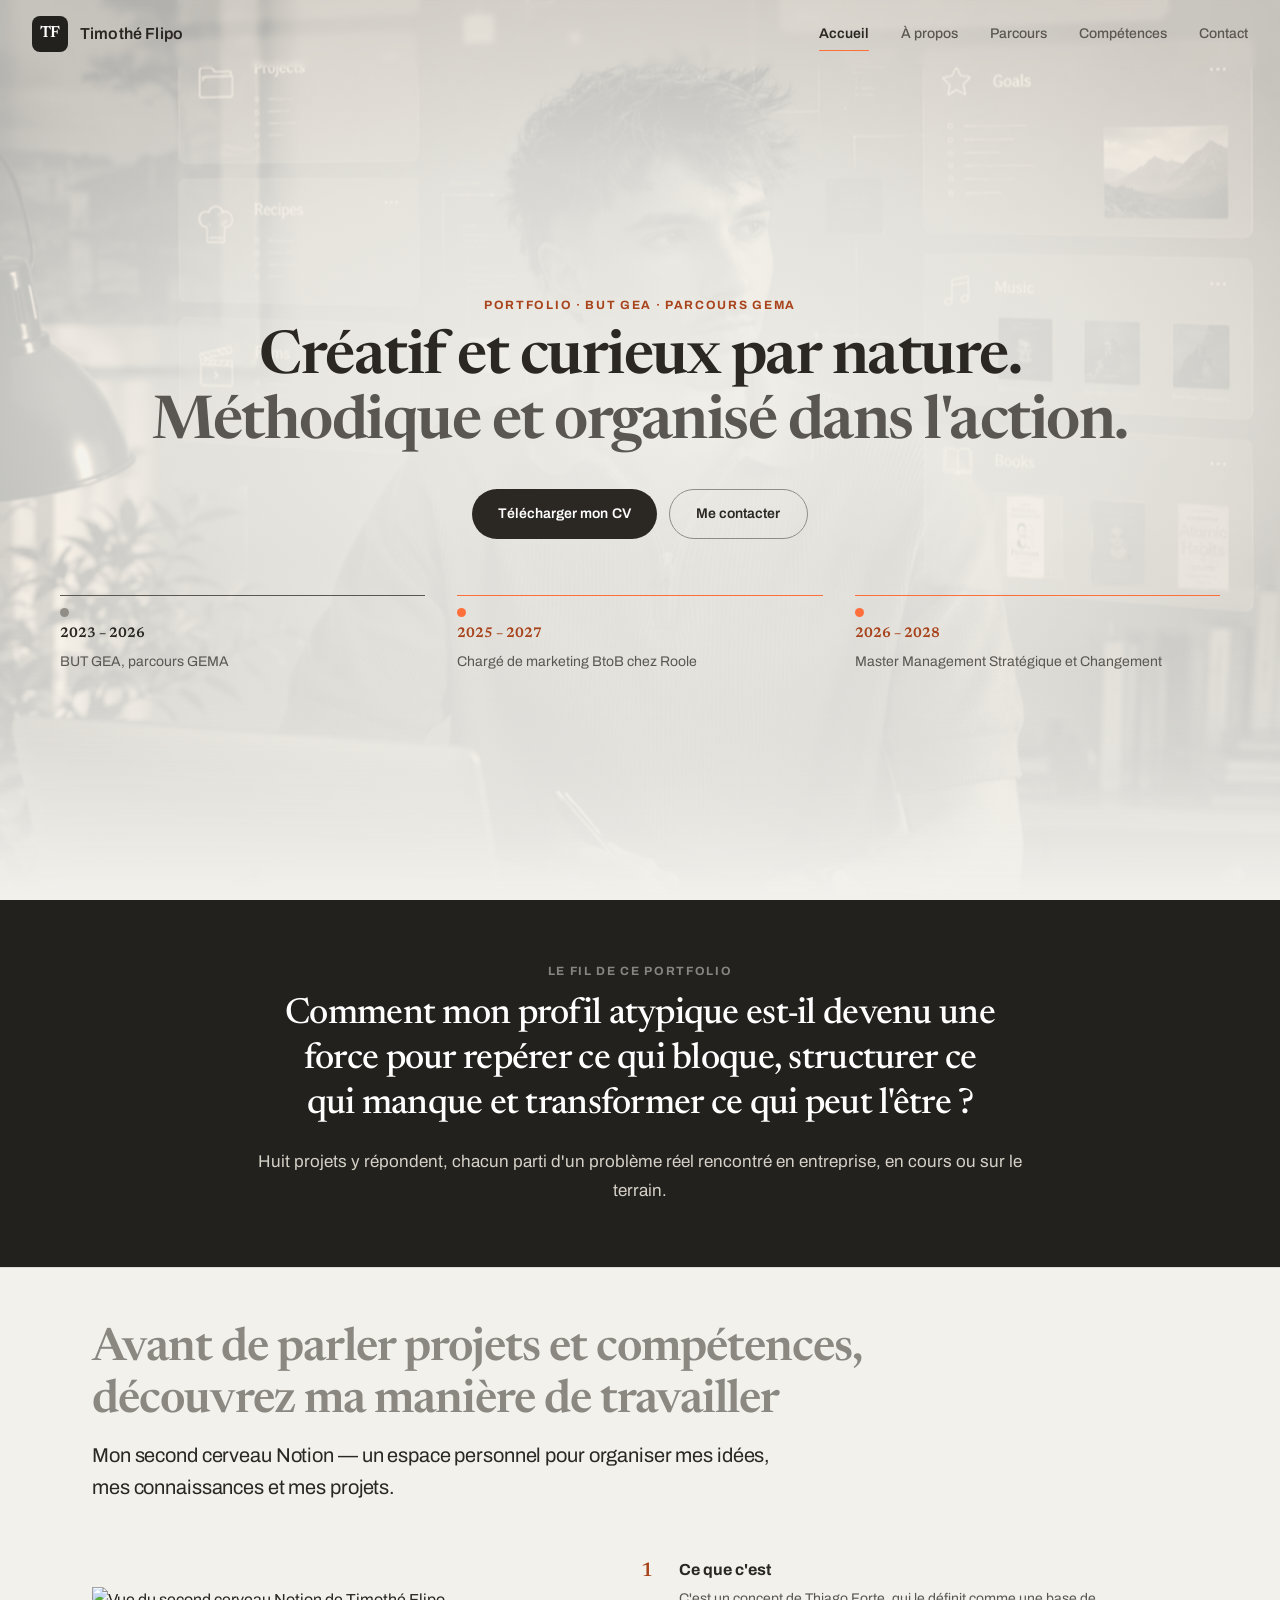
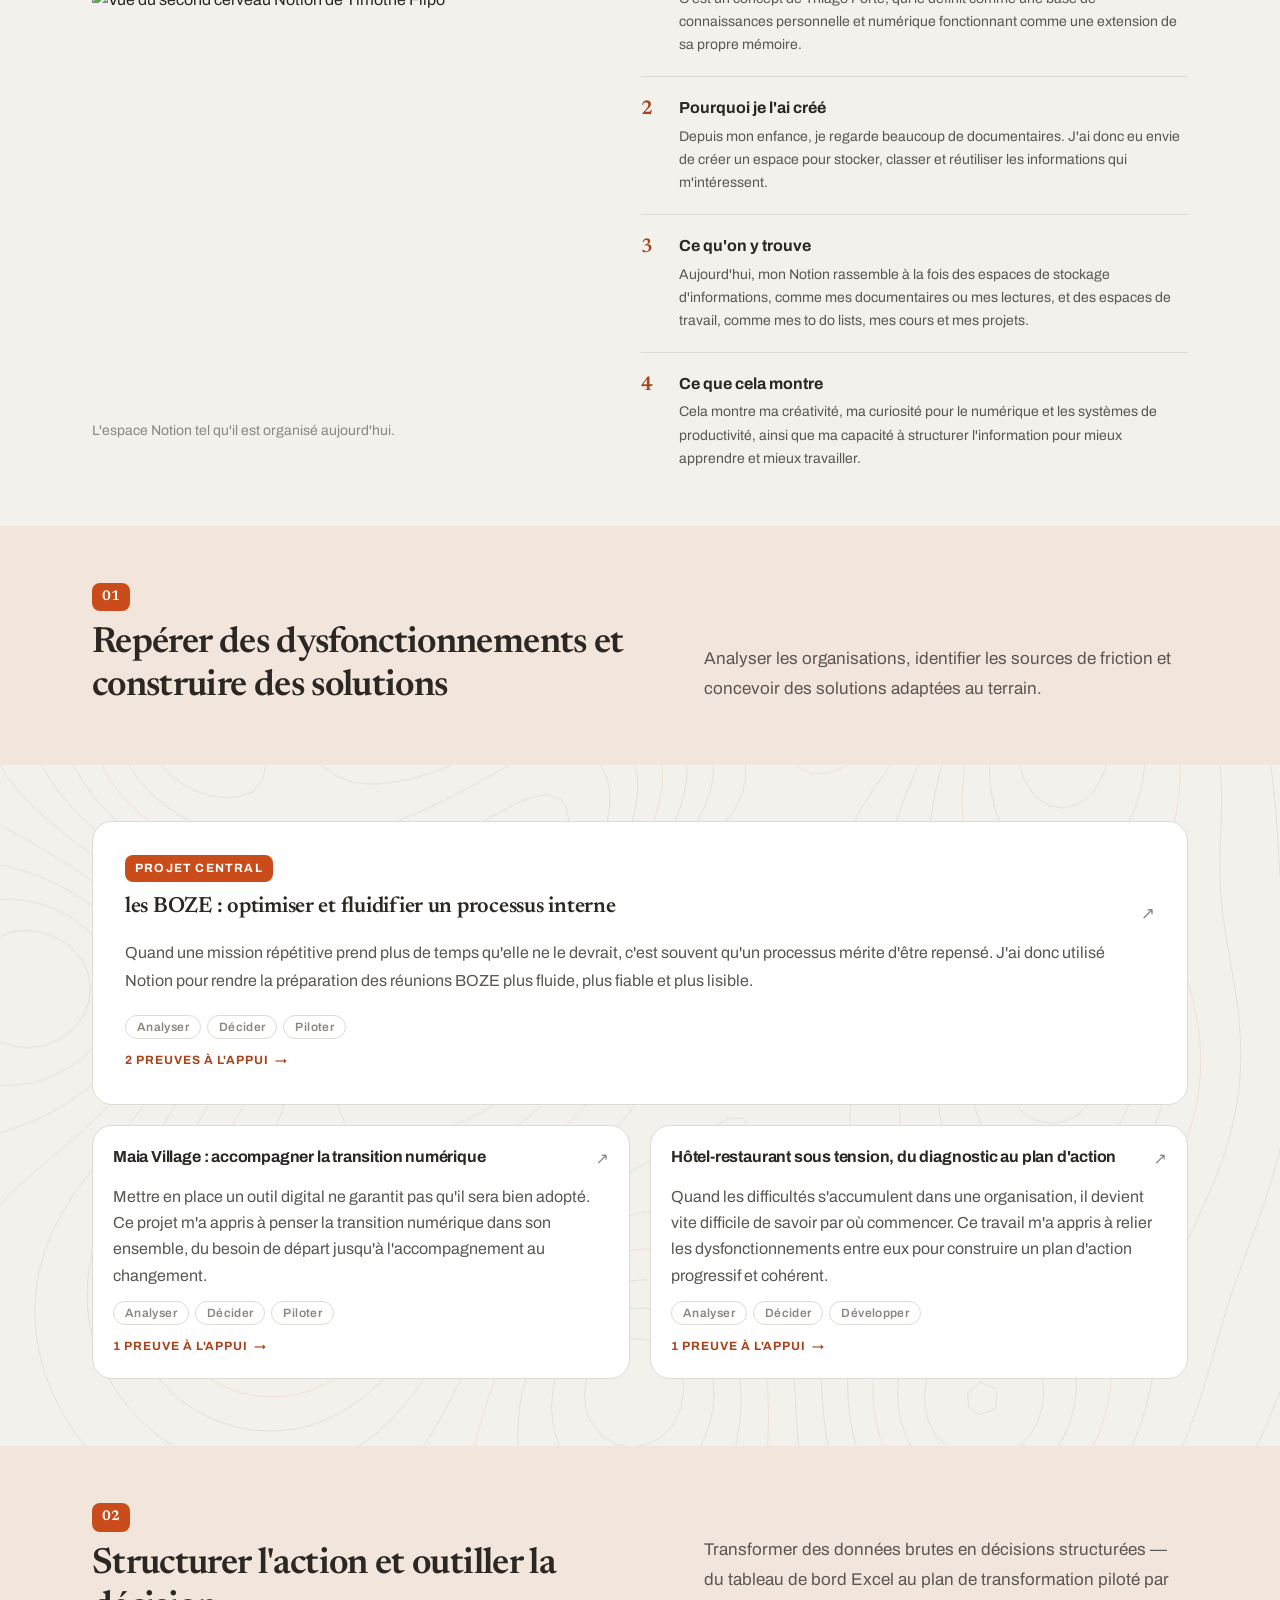
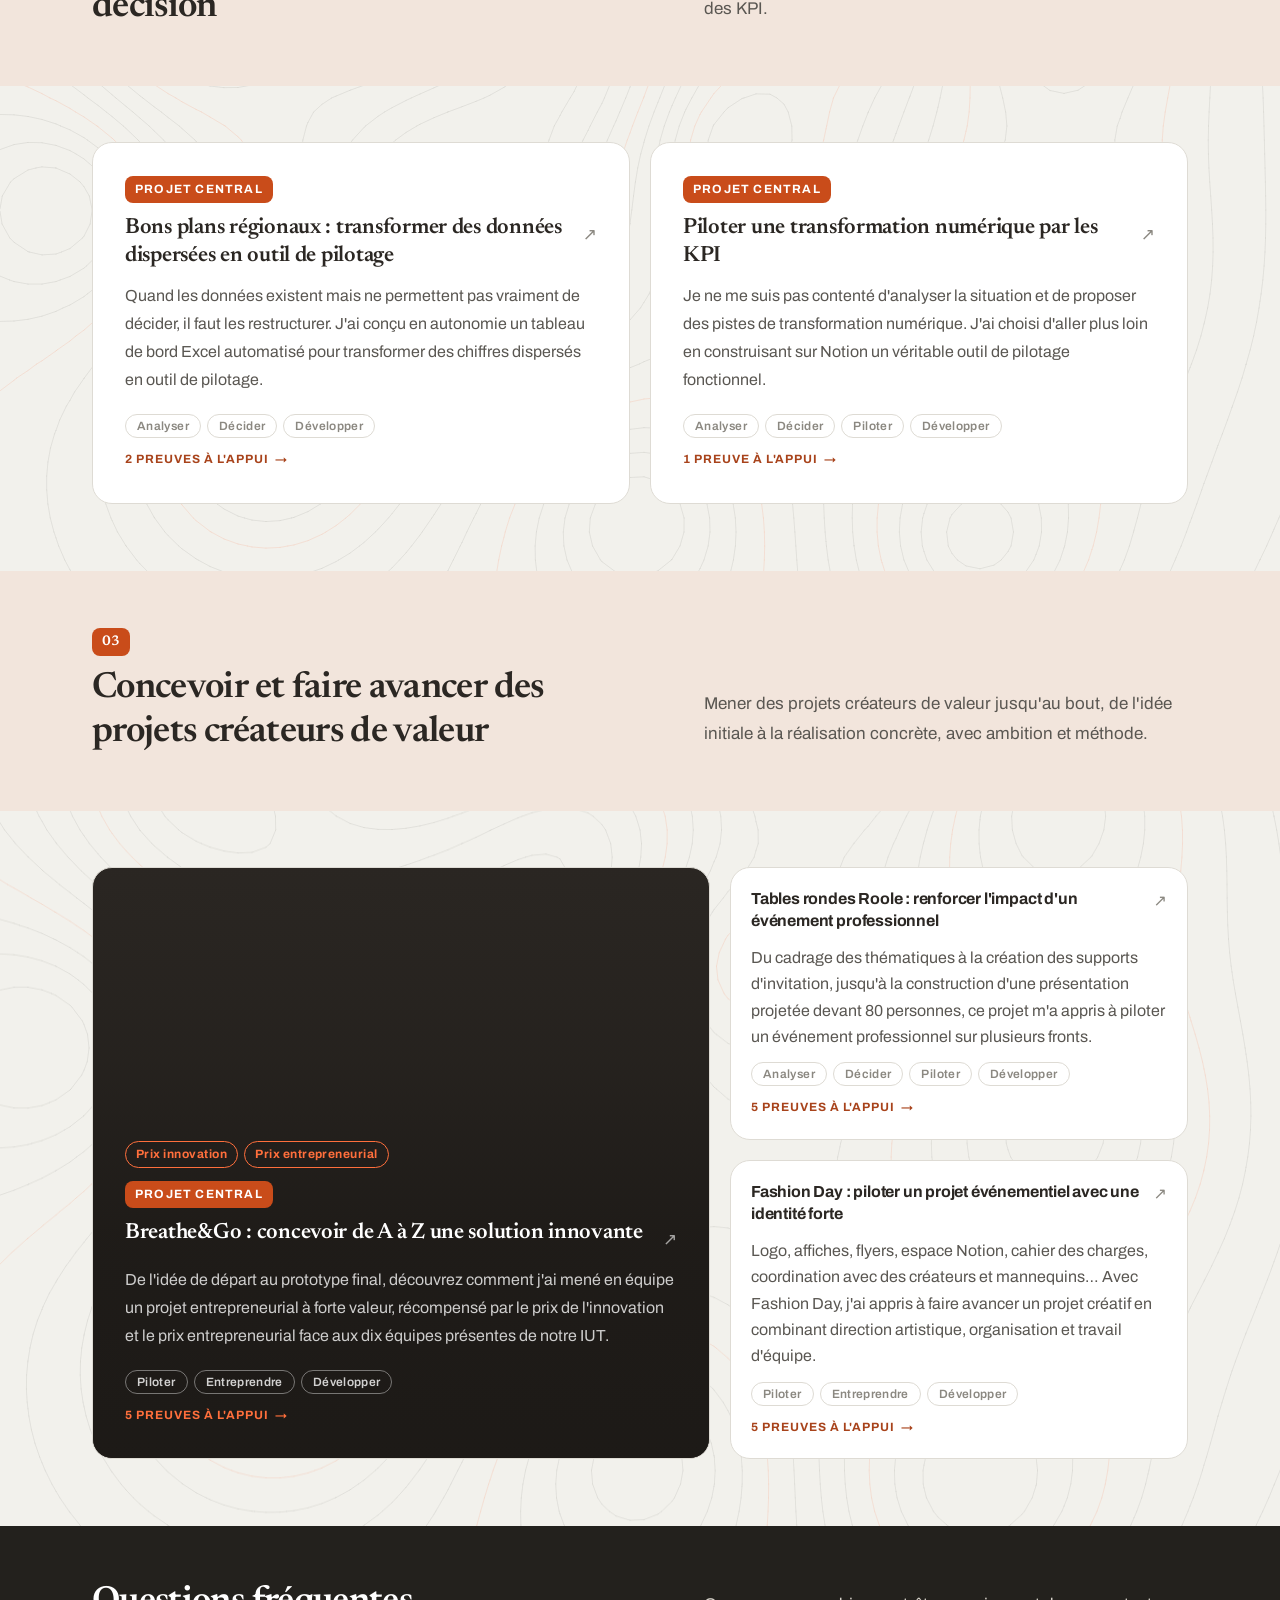
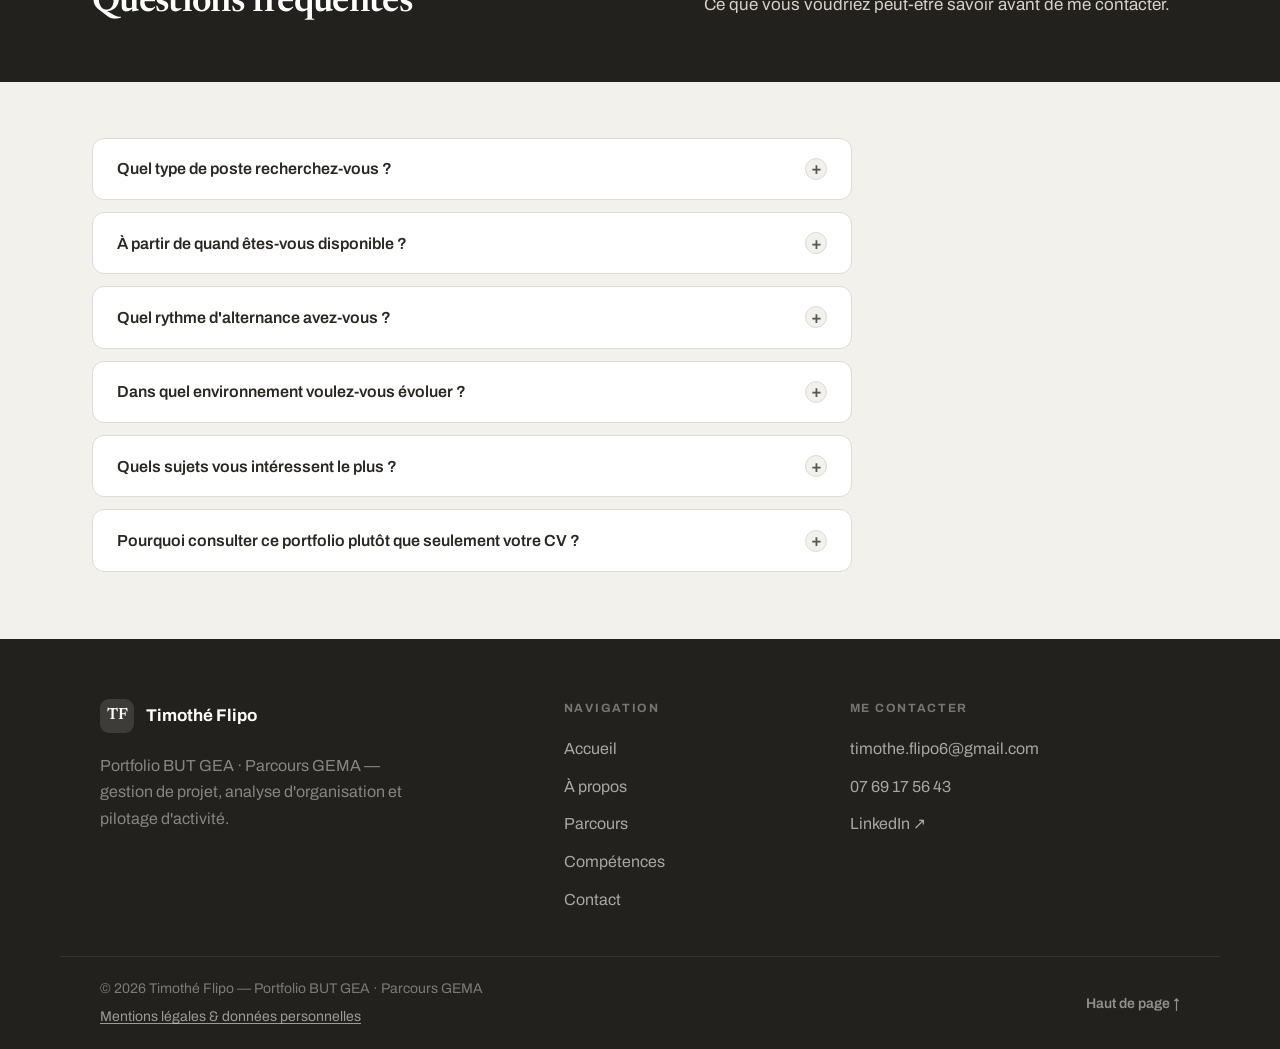
==== commit 1ac3acd6: "Un seul bord gauche pour les en-têtes, photo du hero plus présente (v219) - Hero : la photo de fond " ====
--- a/index.html
+++ b/index.html
@@ -8,7 +8,7 @@
   <link rel="preconnect" href="https://fonts.googleapis.com">
   <link rel="preconnect" href="https://fonts.gstatic.com" crossorigin>
   <link href="https://fonts.googleapis.com/css2?family=Archivo:wght@400;500;600;700&amp;family=Newsreader:opsz,wght@6..72,400;6..72,500;6..72,600&amp;display=swap" rel="stylesheet">
-  <link rel="icon" href="favicon.svg?v=218" type="image/svg+xml">
+  <link rel="icon" href="favicon.svg?v=219" type="image/svg+xml">
   <link rel="canonical" href="https://timotheflipo.github.io/portfolio-v2/">
   <meta property="og:type" content="website">
   <meta property="og:locale" content="fr_FR">
@@ -24,7 +24,7 @@
   <!-- Sans JavaScript, les blocs animés à l'apparition doivent rester lisibles :
        la classe est posée avant le premier rendu, et c'est elle qui autorise le masquage. -->
   <script>document.documentElement.classList.add('js');</script>
-  <link rel="stylesheet" href="css/style.css?v=218">
+  <link rel="stylesheet" href="css/style.css?v=219">
 </head>
 <body>
 
@@ -195,7 +195,7 @@
     </div>
   </footer>
 
-  <script src="js/data.js?v=218"></script>
-  <script src="js/main.js?v=218"></script>
+  <script src="js/data.js?v=219"></script>
+  <script src="js/main.js?v=219"></script>
 </body>
 </html>
--- a/css/style.css
+++ b/css/style.css
@@ -588,7 +588,7 @@
   background: url("../images/fond-hero.jpg") center / cover no-repeat;
   /* Assez pour qu'on reconnaisse la scène, pas assez pour qu'elle
      s'impose — c'est une image de synthèse, elle doit rester un fond. */
-  opacity: 0.20;
+  opacity: 0.28;
   /* Désaturée puis re-réchauffée : la photo prend la température du papier
      au lieu de poser une seconde palette sur la page. */
   filter: grayscale(1) contrast(1.06) sepia(.45) saturate(1.35) hue-rotate(-12deg);
@@ -796,13 +796,20 @@
   padding: 0 var(--gap-md);
 }
 
-/* Titre et chapeau centrés, sur toute la largeur, comme dans le V1. */
+/*
+   Titre et chapeau à gauche, comme les bandeaux des trois parties et
+   comme l'en-tête des pages internes. Centré, il était le seul de son
+   espèce dans la page.
+*/
 .notion-header {
-  text-align: center;
+  text-align: left;
   margin-bottom: var(--section-gap);
 }
 .notion-header h2 { margin-bottom: var(--gap-sm); }
-.notion-header .lede { margin: 0 auto; }
+/* Calé à gauche, le chapeau irait sinon chercher les 1160px du
+   conteneur : au-delà de la largeur de lecture, l'œil perd le début
+   de la ligne suivante. */
+.notion-header .lede { margin: 0; max-width: var(--prose-max); }
 /* Mot à mot au défilement : la couleur est pilotée par initScrollWords(). */
 .sw { display: inline; transition: color var(--dur-hover) ease; }
 
@@ -863,8 +870,7 @@
 
 @media (max-width: 860px) {
   .notion-body { grid-template-columns: 1fr; gap: var(--gap-md); align-items: start; }
-  .notion-header { text-align: left; margin-bottom: var(--gap-lg); }
-  .notion-header .lede { margin: 0; }
+  .notion-header { margin-bottom: var(--gap-lg); }
 }
 
 /* ============================================
@@ -1505,10 +1511,10 @@
    PAGE HERO (pages internes)
    ============================================ */
 /*
-   En-tête des pages internes. Il était centré, seul de son espèce : tout
-   le reste du site aligne ses titres à gauche. Il reprend maintenant la
-   composition des bandeaux de partie — titre à gauche, chapeau aligné
-   sur sa dernière ligne à droite — sans toucher au balisage.
+   En-tête des pages internes. Le chapeau occupait une seconde colonne à
+   droite du titre : sur « Parcours », six lignes de texte tiraient l'œil
+   loin du titre avant même qu'il soit lu. Titre puis chapeau, l'un sous
+   l'autre et sur le même bord gauche que le reste de la page.
 */
 .page-hero {
   background-color: var(--paper);
@@ -1517,15 +1523,9 @@
   padding: calc(var(--header-h) + var(--section-gap)) var(--gap-md) var(--gap-lg);
   /* Même bord gauche que le contenu de toutes les autres pages. */
   display: grid;
-  grid-template-columns: 1.15fr 1fr;
-  column-gap: var(--gap-lg);
+  grid-template-columns: 1fr;
   row-gap: var(--gap);
-  /*
-     Alignement sur la première ligne, pas sur le bas. Les chapeaux vont
-     de deux à six lignes selon la page : aligner les bas faisait glisser
-     « Parcours » au milieu du bloc, très loin de son ancre de lecture.
-  */
-  align-items: baseline;
+  justify-items: start;
 }
 .page-hero h1 {
   grid-column: 1;
@@ -1539,8 +1539,11 @@
   animation: fadeUp var(--dur-reveal) var(--ease-out) 44ms forwards;
 }
 .page-hero p {
-  grid-column: 2;
-  grid-row: 1;
+  grid-column: 1;
+  grid-row: 2;
+  /* Largeur de lecture : le conteneur fait 1160px, une ligne de chapeau
+     ne doit pas les prendre. */
+  max-width: var(--prose-max);
   color: var(--stone);
   font-size: var(--text-prose);
   line-height: 1.7;
@@ -1603,11 +1606,6 @@
   width: 100%;
   height: auto;
   display: block;
-}
-
-@media (max-width: 860px) {
-  .page-hero { grid-template-columns: 1fr; gap: var(--gap); align-items: start; }
-  .page-hero p { grid-column: 1; grid-row: auto; padding-bottom: 0; }
 }
 
 @media (max-width: 760px) {
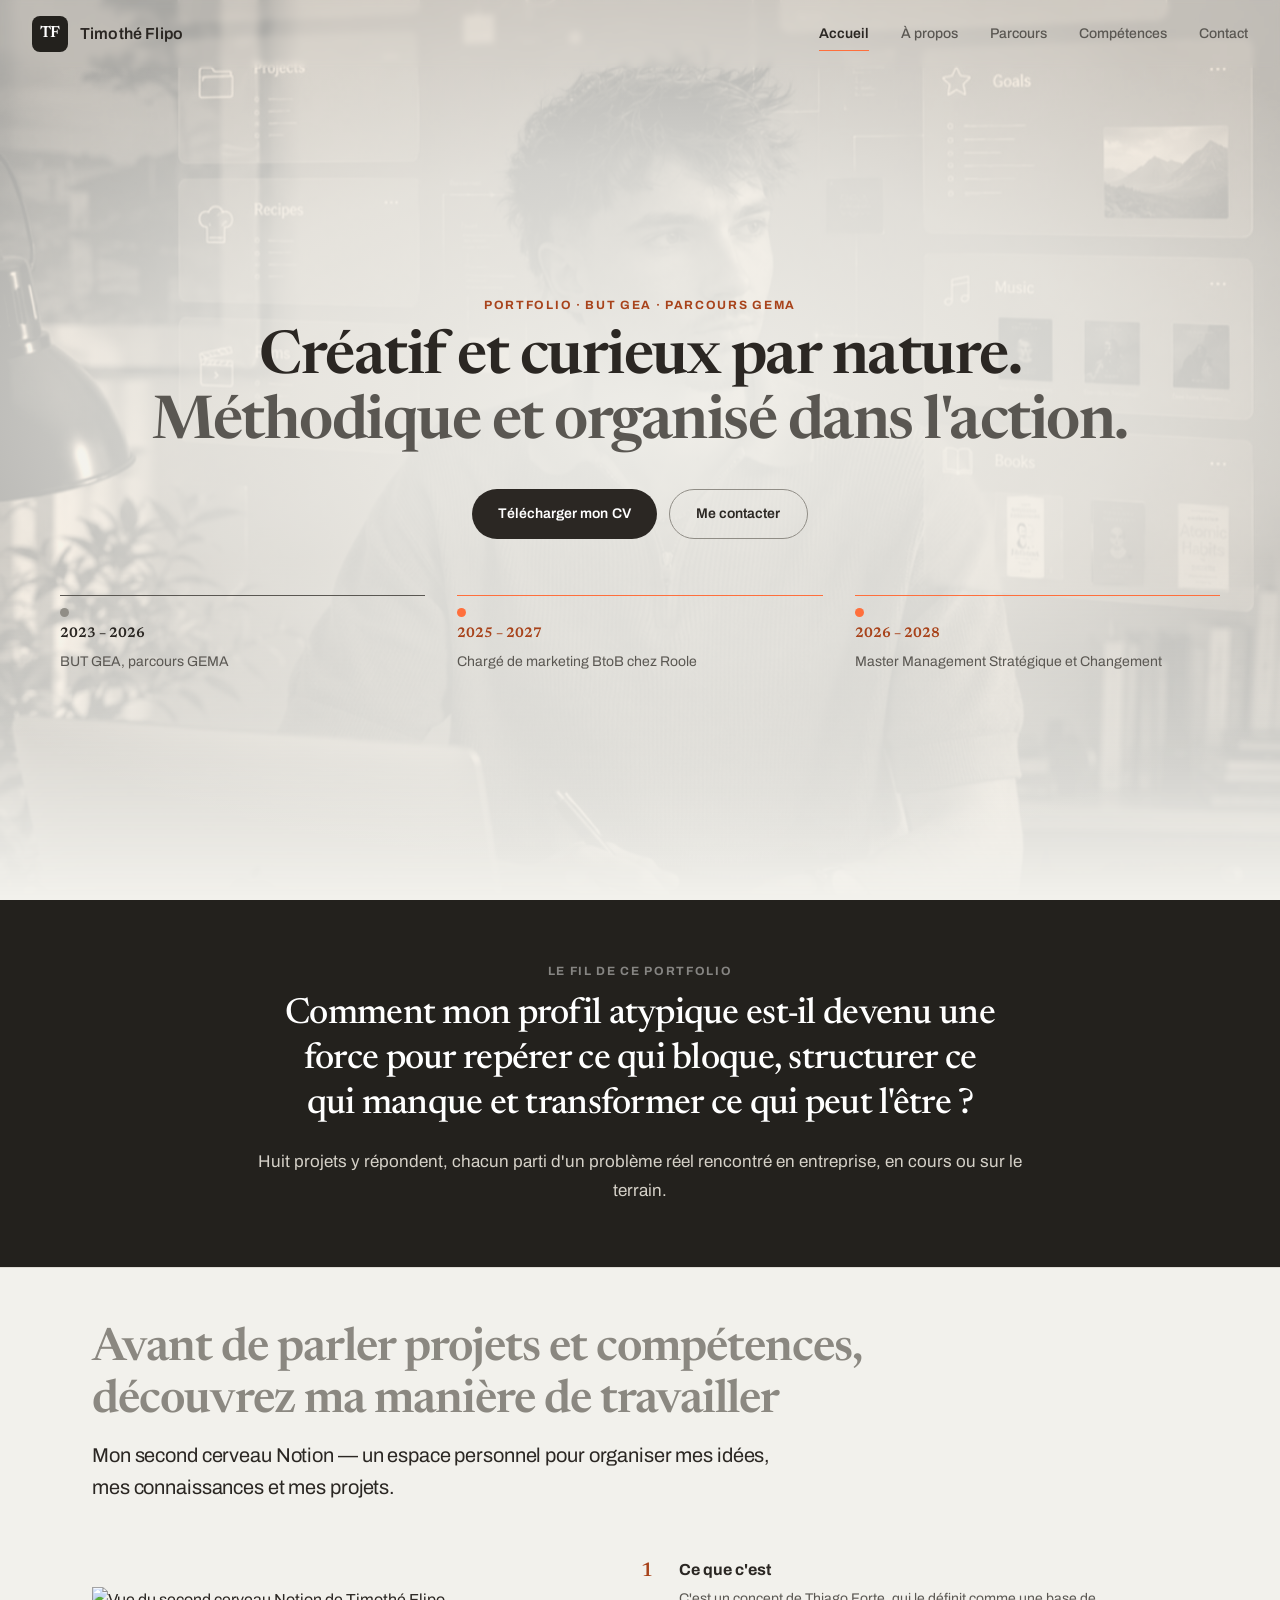
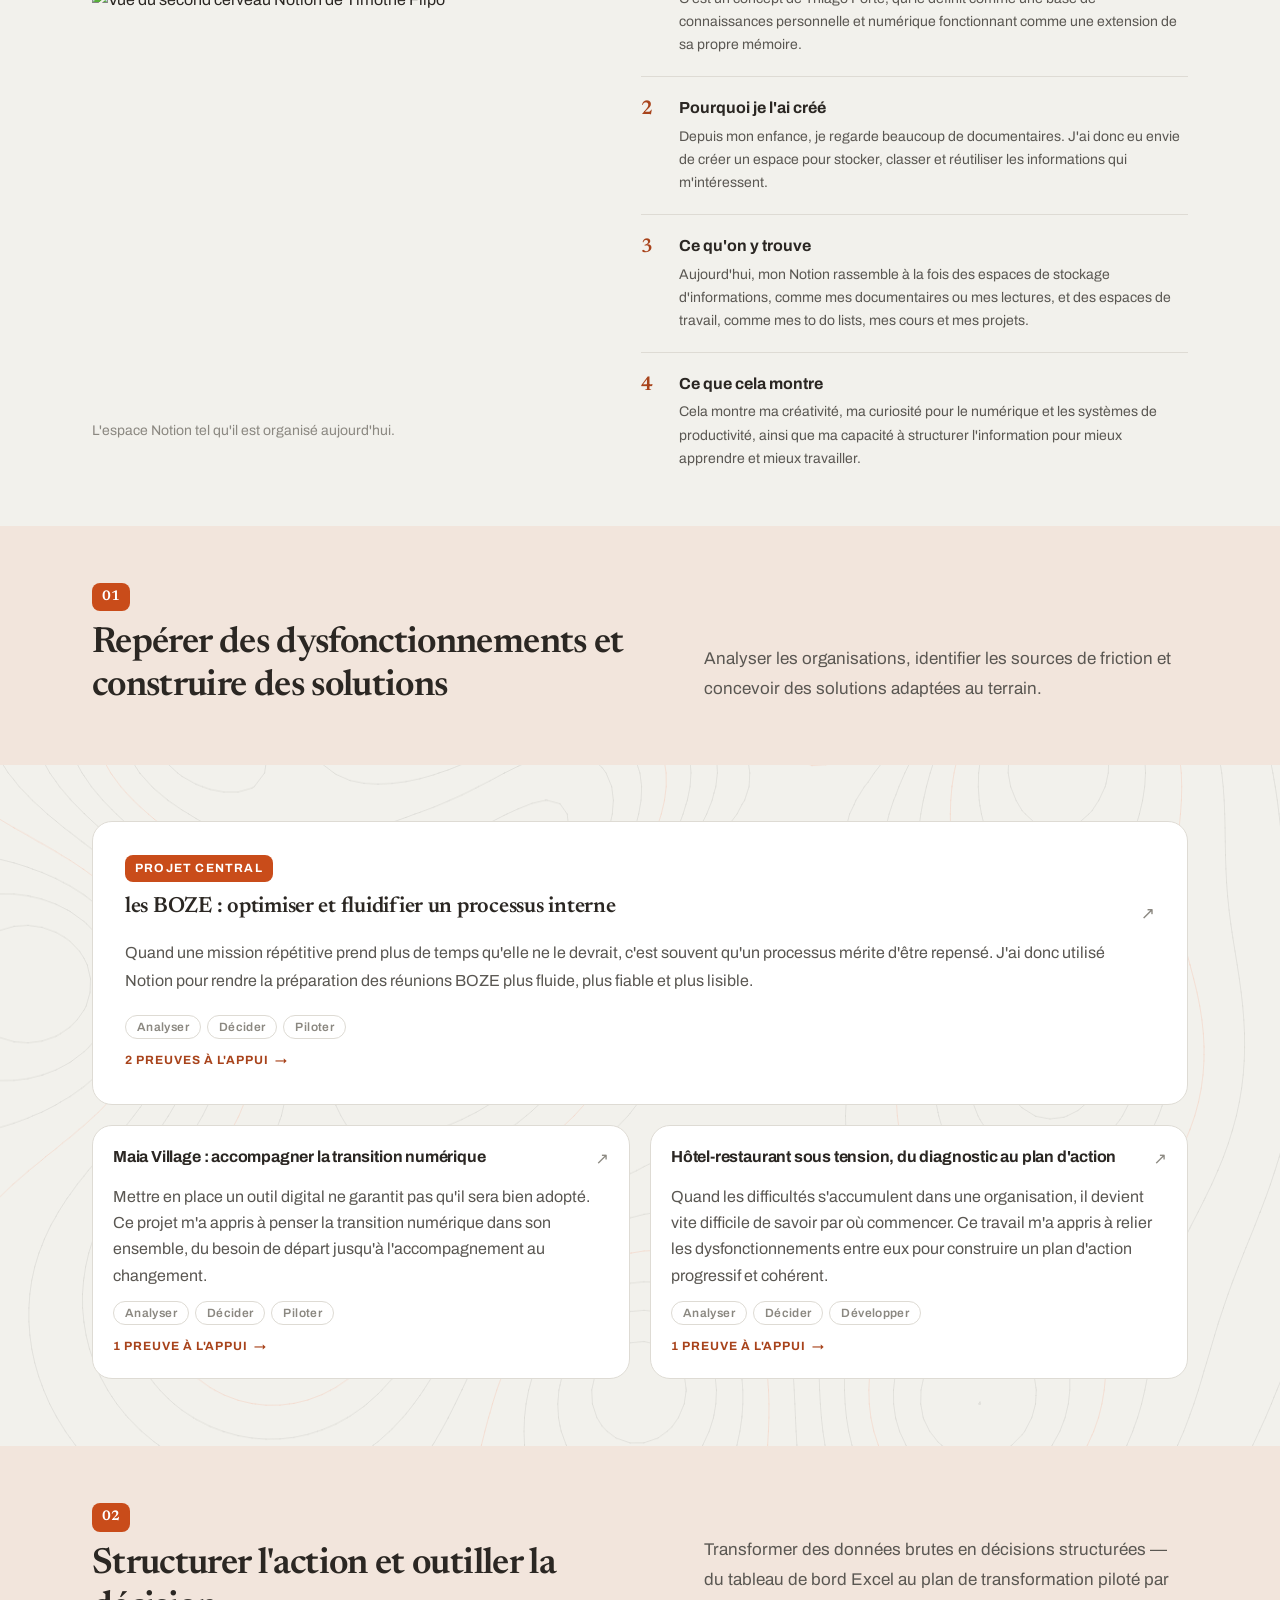
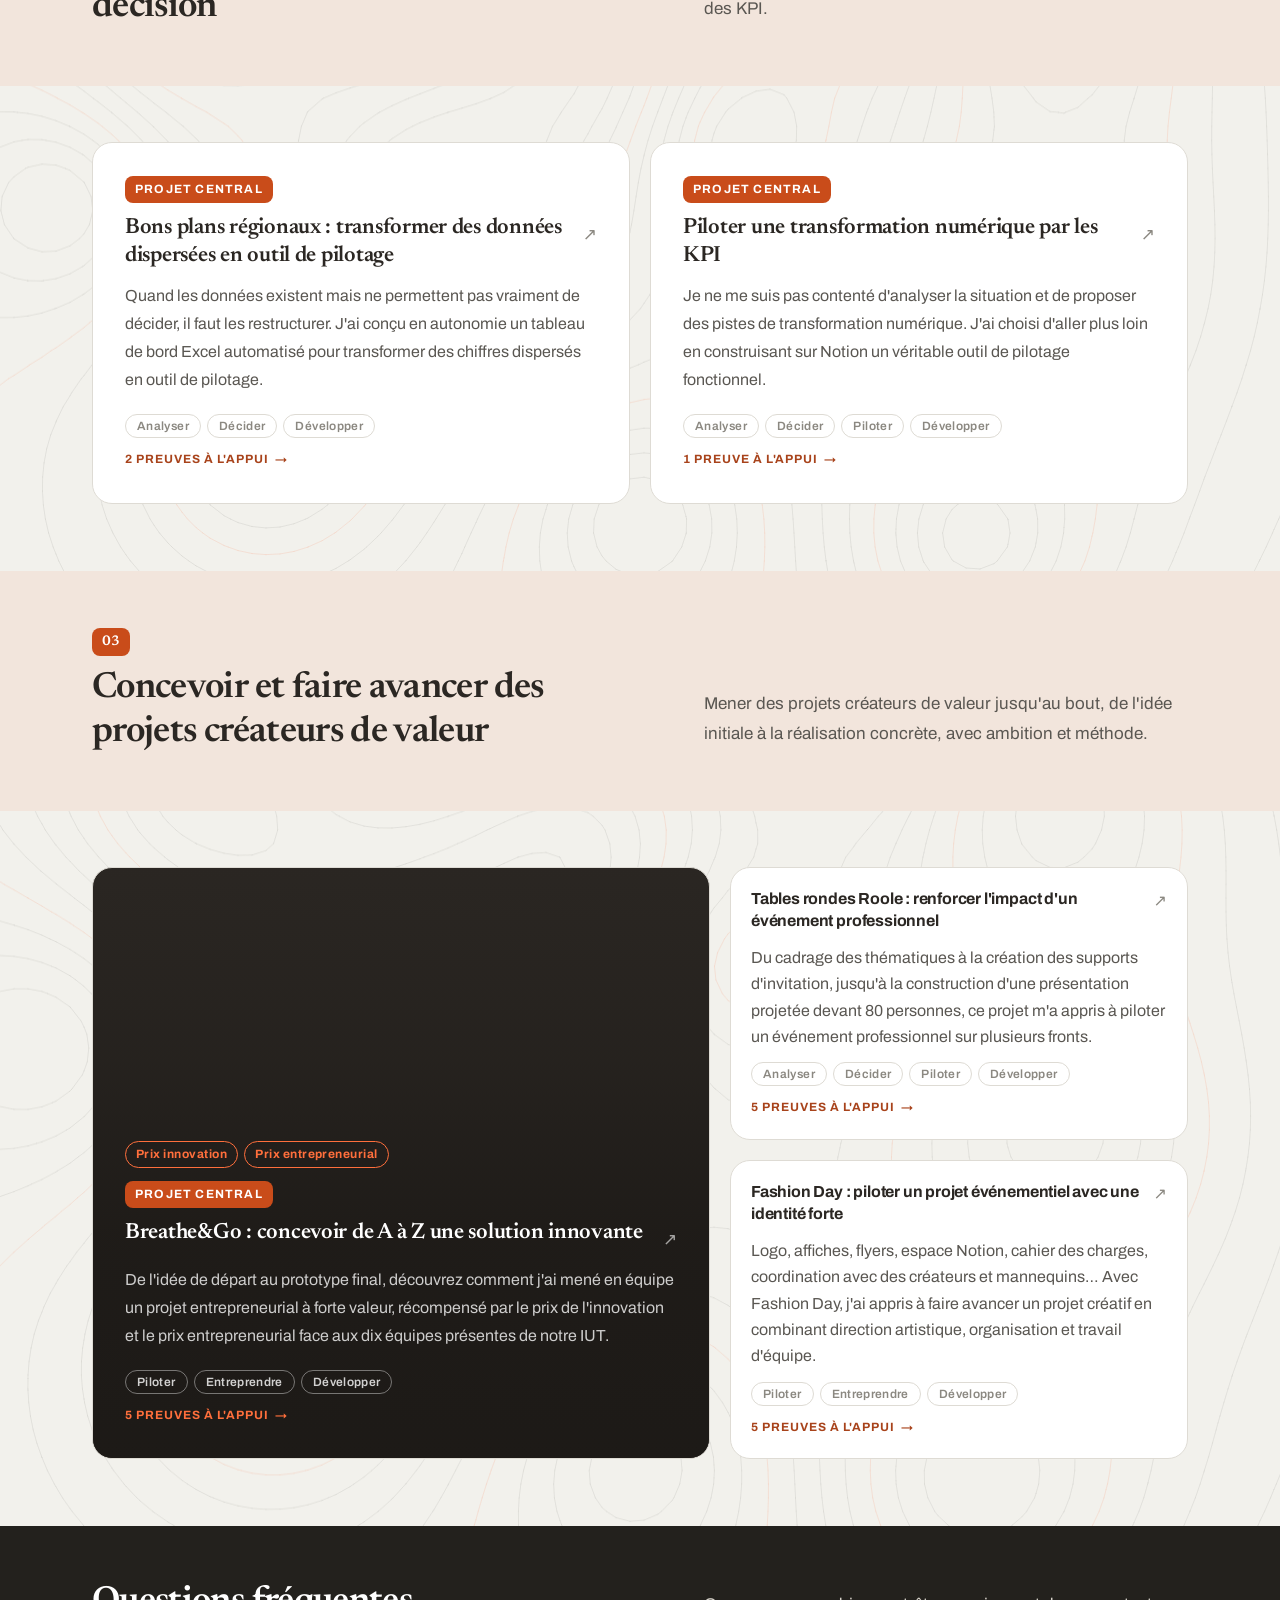
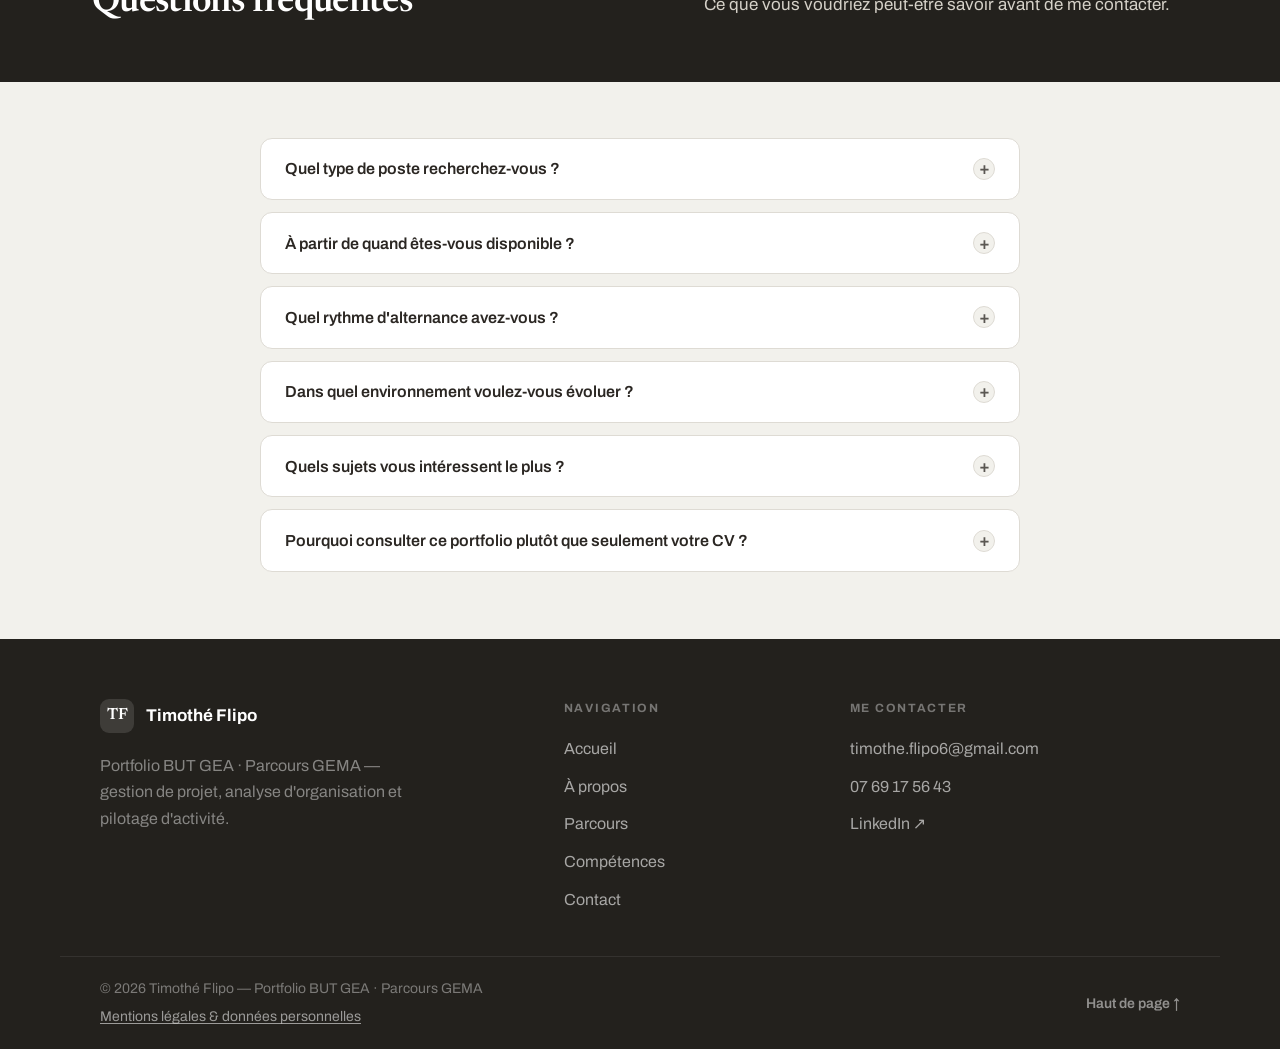
==== commit 13daf78f: "Frise et questions centrées, photo du hero au plafond de contraste (v220) - Hero : la photo passe de" ====
--- a/index.html
+++ b/index.html
@@ -8,7 +8,7 @@
   <link rel="preconnect" href="https://fonts.googleapis.com">
   <link rel="preconnect" href="https://fonts.gstatic.com" crossorigin>
   <link href="https://fonts.googleapis.com/css2?family=Archivo:wght@400;500;600;700&amp;family=Newsreader:opsz,wght@6..72,400;6..72,500;6..72,600&amp;display=swap" rel="stylesheet">
-  <link rel="icon" href="favicon.svg?v=219" type="image/svg+xml">
+  <link rel="icon" href="favicon.svg?v=220" type="image/svg+xml">
   <link rel="canonical" href="https://timotheflipo.github.io/portfolio-v2/">
   <meta property="og:type" content="website">
   <meta property="og:locale" content="fr_FR">
@@ -24,7 +24,7 @@
   <!-- Sans JavaScript, les blocs animés à l'apparition doivent rester lisibles :
        la classe est posée avant le premier rendu, et c'est elle qui autorise le masquage. -->
   <script>document.documentElement.classList.add('js');</script>
-  <link rel="stylesheet" href="css/style.css?v=219">
+  <link rel="stylesheet" href="css/style.css?v=220">
 </head>
 <body>
 
@@ -195,7 +195,7 @@
     </div>
   </footer>
 
-  <script src="js/data.js?v=219"></script>
-  <script src="js/main.js?v=219"></script>
+  <script src="js/data.js?v=220"></script>
+  <script src="js/main.js?v=220"></script>
 </body>
 </html>
--- a/css/style.css
+++ b/css/style.css
@@ -586,9 +586,14 @@
   z-index: 0;
   pointer-events: none;
   background: url("../images/fond-hero.jpg") center / cover no-repeat;
-  /* Assez pour qu'on reconnaisse la scène, pas assez pour qu'elle
-     s'impose — c'est une image de synthèse, elle doit rester un fond. */
-  opacity: 0.28;
+  /*
+     Plafond mesuré, pas choisi : le micro-label orange fait 12px en 700,
+     il lui faut 4,5:1. Au point le plus sombre de la photo sous ses
+     lettres, le voile compris, on tient 4,52:1 à 0,32 — et on tombe à
+     4,42:1 dès 0,36. C'est donc la valeur la plus haute possible sans
+     repasser sous le seuil.
+  */
+  opacity: 0.32;
   /* Désaturée puis re-réchauffée : la photo prend la température du papier
      au lieu de poser une seconde palette sur la page. */
   filter: grayscale(1) contrast(1.06) sepia(.45) saturate(1.35) hue-rotate(-12deg);
@@ -1383,15 +1388,23 @@
 /* ============================================
    SECTION 6 — FAQ
    ============================================ */
+/*
+   Les cartes sont bornées à 760px : dans un conteneur de 1160px elles se
+   calaient à gauche et laissaient 340px de vide sur toute la hauteur de
+   la section. Elles se centrent — le texte, lui, reste aligné à gauche
+   à l'intérieur de chaque carte.
+*/
 .faq-list {
   max-width: var(--page-max);
   margin: 0 auto;
   padding: var(--section-gap) var(--gap-md) calc(var(--section-gap) * 1.2);
   display: flex;
   flex-direction: column;
+  align-items: center;
   gap: var(--gap-sm);
 }
 .faq-item {
+  width: 100%;
   max-width: 760px;
   background-color: var(--white);
   border-radius: var(--radius);
@@ -1630,8 +1643,15 @@
   margin: 0 auto;
   padding: 0 var(--gap-md);
 }
-/* La frise garde sa largeur de lecture, mais calée à gauche. */
-.tl { max-width: 780px; }
+/*
+   La frise est bornée à 780px pour rester lisible. Calée à gauche dans
+   un conteneur de 1160px, elle laissait 320px de vide sur toute sa
+   hauteur, face au titre. Elle se centre, légende comprise — les deux
+   partagent la même colonne, donc la légende reste bien sur le bord
+   gauche de la frise. Le titre de la page et son chapeau, eux, gardent
+   le bord gauche commun à toutes les pages.
+*/
+.tl, .timeline-legend { max-width: 780px; margin-left: auto; margin-right: auto; }
 .timeline-legend {
   display: flex;
   justify-content: flex-start;
